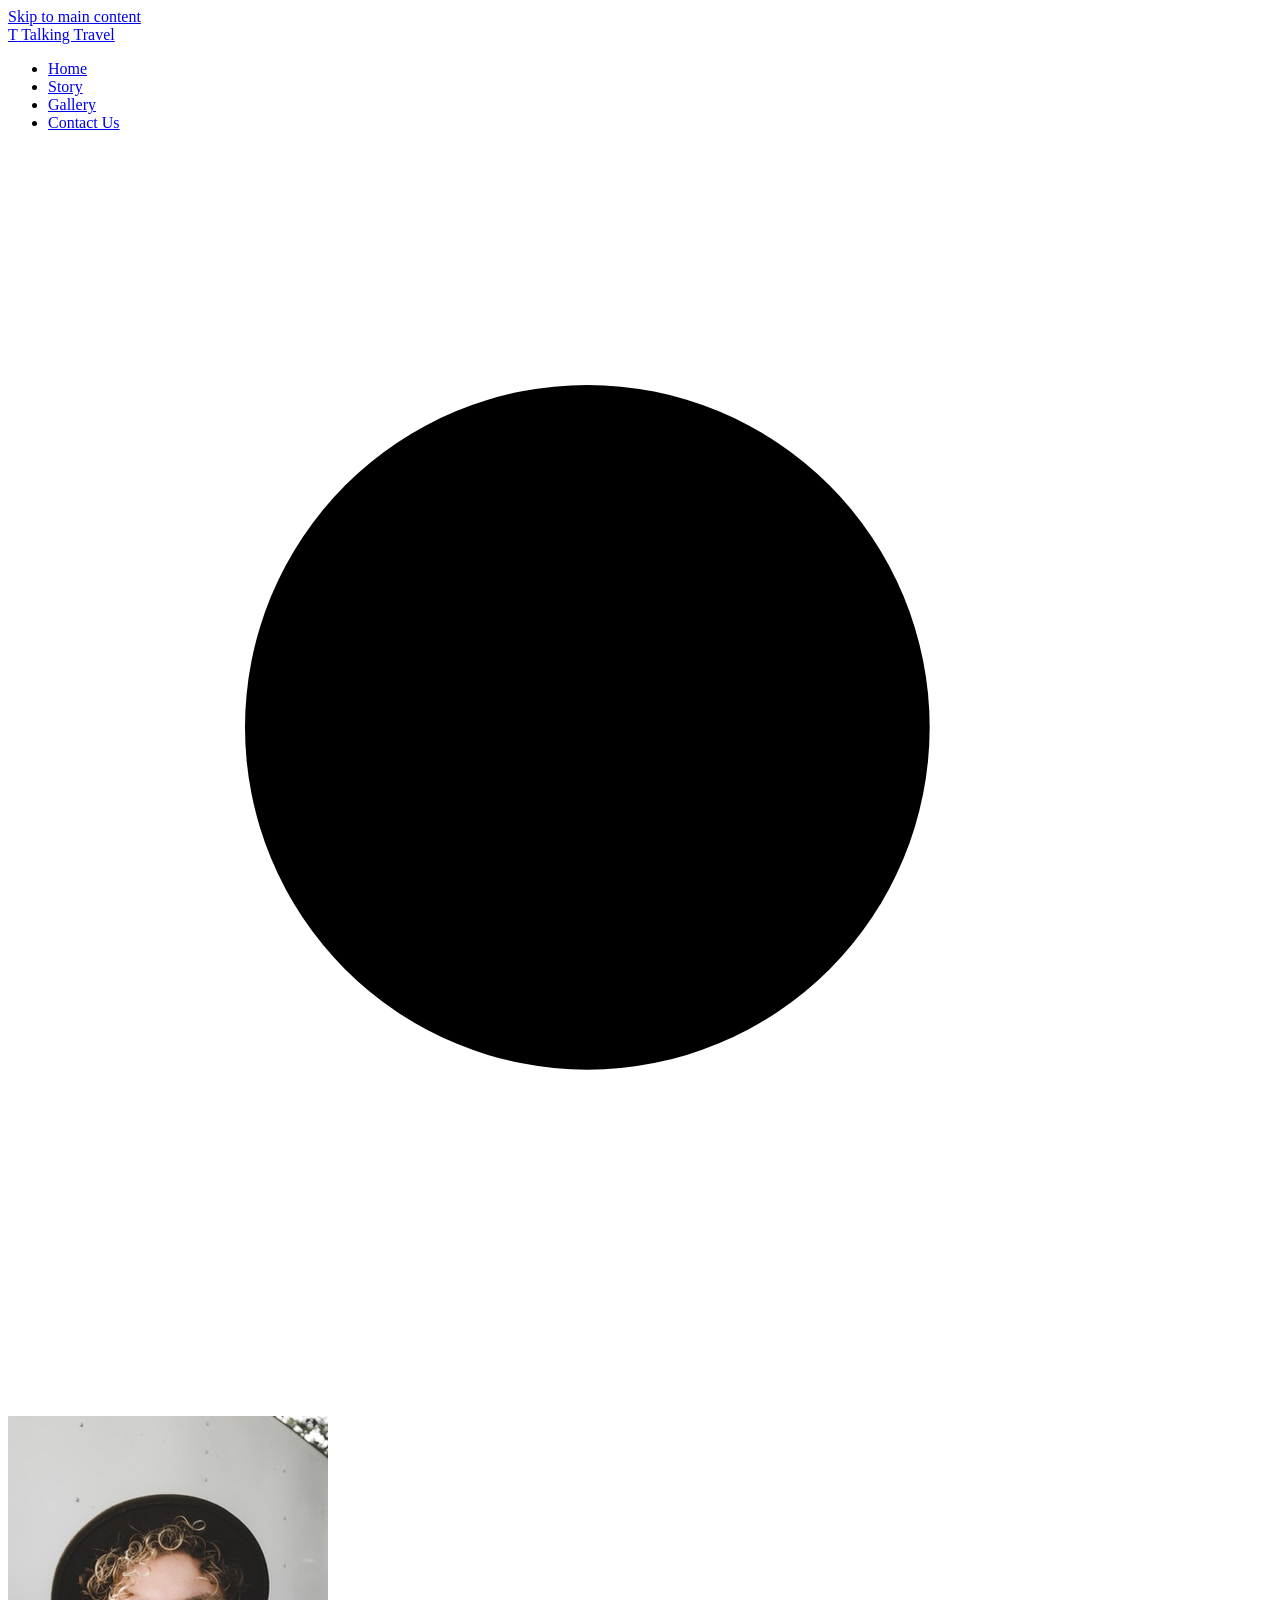
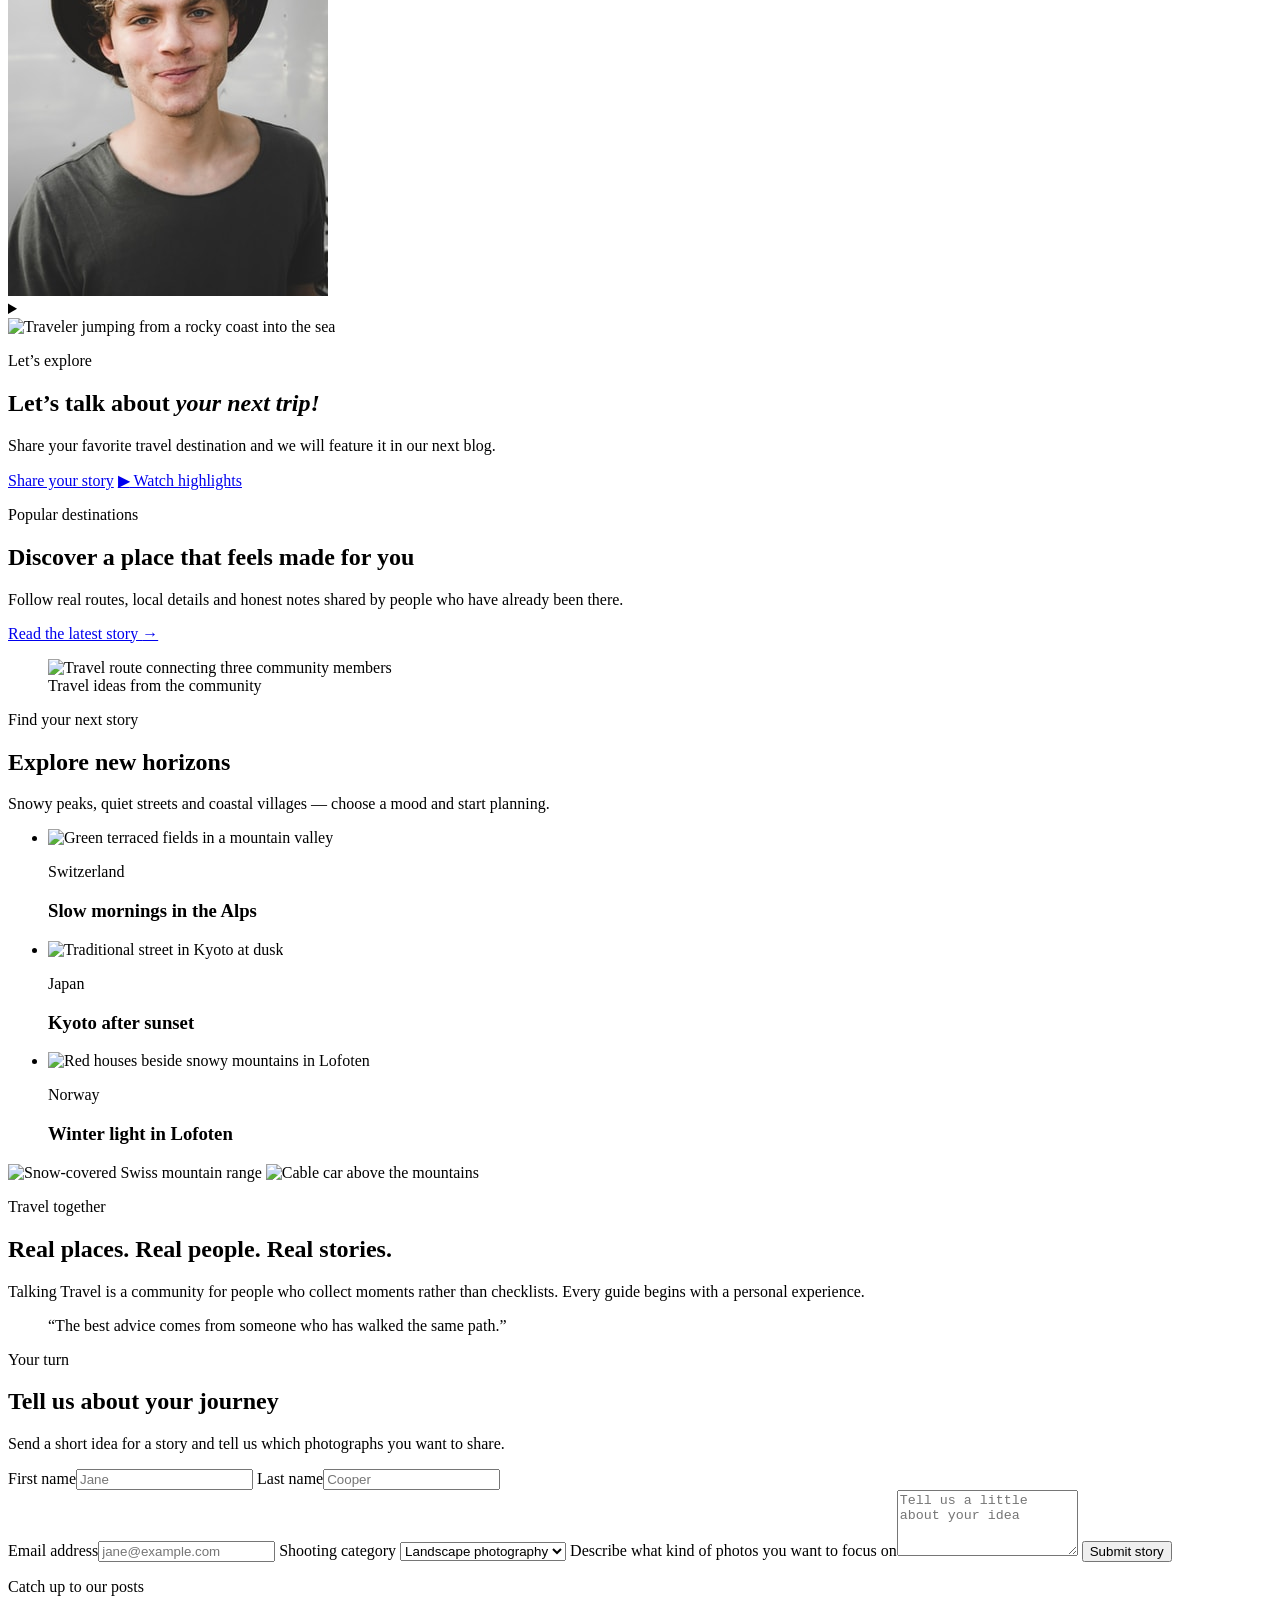
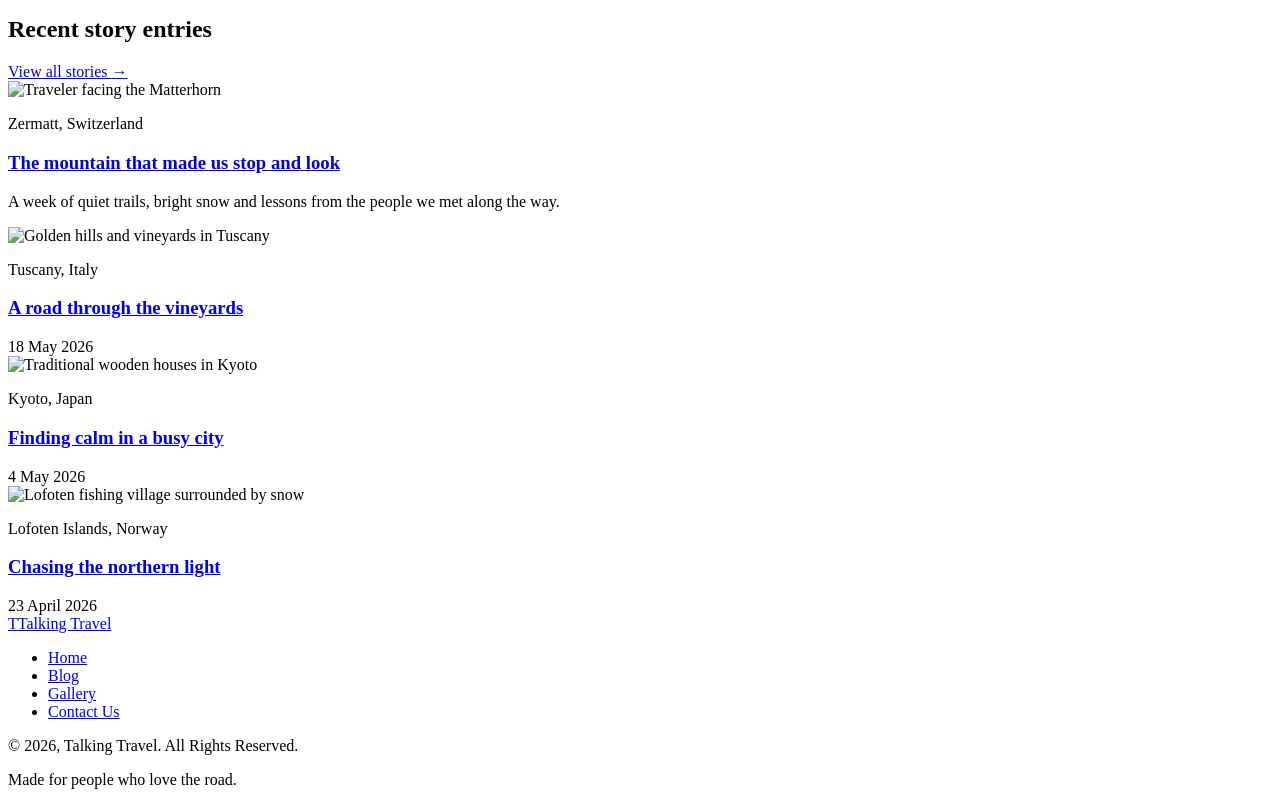
==== index.html @ 9587a3ee "feat: add semantic home page structure" ====
<!doctype html>
<html lang="en">
<head>
  <meta charset="utf-8">
  <meta name="viewport" content="width=device-width, initial-scale=1">
  <meta name="description" content="Talking Travel community stories, destinations and travel inspiration.">
  <title>Talking Travel — Community</title>
  <link rel="preconnect" href="https://fonts.googleapis.com">
  <link rel="preconnect" href="https://fonts.gstatic.com" crossorigin>
  <link href="https://fonts.googleapis.com/css2?family=Caveat:wght@600&family=Changa+One:ital@0;1&family=Inter:wght@400;500;600;700&display=swap" rel="stylesheet">
  <link rel="stylesheet" href="./css/style.css">
</head>
<body>
  <a class="skip-link" href="#main">Skip to main content</a>

  <header class="site-header">
    <div class="container site-header__inner">
      <a class="logo" href="./index.html" aria-label="Talking Travel home">
        <span class="logo__mark" aria-hidden="true">T</span>
        <span>Talking Travel</span>
      </a>

      <nav class="site-nav site-nav--desktop" aria-label="Main navigation">
        <ul class="site-nav__list">
          <li><a class="site-nav__link is-active" href="./index.html" aria-current="page">Home</a></li>
          <li><a class="site-nav__link" href="./blog.html">Story</a></li>
          <li><a class="site-nav__link" href="#gallery">Gallery</a></li>
          <li><a class="site-nav__link" href="#contact">Contact Us</a></li>
        </ul>
      </nav>

      <div class="site-header__actions" aria-label="Quick actions">
        <a class="icon-link" href="#search" aria-label="Search">
          <svg viewBox="0 0 24 24" aria-hidden="true"><circle cx="11" cy="11" r="6.5"></circle><path d="m16 16 4 4"></path></svg>
        </a>
        <a class="avatar-link" href="#profile" aria-label="Open profile"><img src="./img/author.jpg" alt="" width="320" height="480"></a>
      </div>

      <details class="mobile-menu">
        <summary aria-label="Open navigation"><span></span><span></span><span></span></summary>
        <nav aria-label="Mobile navigation">
          <ul>
            <li><a href="./index.html" aria-current="page">Home</a></li>
            <li><a href="./blog.html">Story</a></li>
            <li><a href="#gallery">Gallery</a></li>
            <li><a href="#contact">Contact Us</a></li>
          </ul>
        </nav>
      </details>
    </div>
  </header>

  <main id="main">
    <section class="hero" aria-labelledby="hero-title">
      <div class="container hero__layout">
        <div class="hero__media">
          <img src="./img/hero-coast.jpg" alt="Traveler jumping from a rocky coast into the sea" width="2880" height="1921">
        </div>
        <div class="hero__card">
          <p class="eyebrow">Let’s explore</p>
          <h1 id="hero-title">Let’s talk about <em>your next trip!</em></h1>
          <p>Share your favorite travel destination and we will feature it in our next blog.</p>
          <div class="hero__actions">
            <a class="button button--primary" href="#share-story">Share your story</a>
            <a class="play-link" href="#highlights"><span aria-hidden="true">▶</span> Watch highlights</a>
          </div>
        </div>
      </div>
    </section>

    <section class="featured section" aria-labelledby="featured-title">
      <div class="container split-layout">
        <div class="section-copy">
          <p class="eyebrow">Popular destinations</p>
          <h2 id="featured-title">Discover a place that feels made for you</h2>
          <p>Follow real routes, local details and honest notes shared by people who have already been there.</p>
          <a class="text-link" href="./blog.html">Read the latest story <span aria-hidden="true">→</span></a>
        </div>
        <figure class="map-card">
          <img src="./img/travel-map.png" alt="Travel route connecting three community members" width="1441" height="865">
          <figcaption>Travel ideas from the community</figcaption>
        </figure>
      </div>
    </section>

    <section class="destinations section section--tint" id="gallery" aria-labelledby="destinations-title">
      <div class="container">
        <div class="section-heading">
          <div>
            <p class="eyebrow">Find your next story</p>
            <h2 id="destinations-title">Explore new horizons</h2>
          </div>
          <p>Snowy peaks, quiet streets and coastal villages — choose a mood and start planning.</p>
        </div>
        <ul class="destination-grid">
          <li>
            <article class="destination-card destination-card--tall">
              <img src="./img/green-valley.jpg" alt="Green terraced fields in a mountain valley" width="522" height="782" loading="lazy">
              <div class="destination-card__body"><p>Switzerland</p><h3>Slow mornings in the Alps</h3></div>
            </article>
          </li>
          <li>
            <article class="destination-card">
              <img src="./img/kyoto.jpg" alt="Traditional street in Kyoto at dusk" width="480" height="320" loading="lazy">
              <div class="destination-card__body"><p>Japan</p><h3>Kyoto after sunset</h3></div>
            </article>
          </li>
          <li>
            <article class="destination-card">
              <img src="./img/lofoten.jpg" alt="Red houses beside snowy mountains in Lofoten" width="480" height="320" loading="lazy">
              <div class="destination-card__body"><p>Norway</p><h3>Winter light in Lofoten</h3></div>
            </article>
          </li>
        </ul>
      </div>
    </section>

    <section class="community section" id="highlights" aria-labelledby="community-title">
      <div class="container community__layout">
        <div class="community__collage" aria-label="Travel photographs">
          <img class="community__photo community__photo--main" src="./img/swiss-peaks.jpg" alt="Snow-covered Swiss mountain range" width="954" height="636" loading="lazy">
          <img class="community__photo community__photo--small" src="./img/cable-car.jpg" alt="Cable car above the mountains" width="693" height="462" loading="lazy">
        </div>
        <div class="section-copy">
          <p class="eyebrow">Travel together</p>
          <h2 id="community-title">Real places. Real people. Real stories.</h2>
          <p>Talking Travel is a community for people who collect moments rather than checklists. Every guide begins with a personal experience.</p>
          <blockquote>“The best advice comes from someone who has walked the same path.”</blockquote>
        </div>
      </div>
    </section>

    <section class="story-form section section--tint" id="share-story" aria-labelledby="story-form-title">
      <div class="container story-form__layout">
        <div class="section-copy">
          <p class="eyebrow">Your turn</p>
          <h2 id="story-form-title">Tell us about your journey</h2>
          <p>Send a short idea for a story and tell us which photographs you want to share.</p>
        </div>
        <form class="story-form__card" action="#submitted">
          <div class="field-row">
            <label>First name<input type="text" name="first-name" autocomplete="given-name" placeholder="Jane"></label>
            <label>Last name<input type="text" name="last-name" autocomplete="family-name" placeholder="Cooper"></label>
          </div>
          <label>Email address<input type="email" name="email" autocomplete="email" placeholder="jane@example.com"></label>
          <label>Shooting category
            <select name="category">
              <option>Landscape photography</option>
              <option>City and architecture</option>
              <option>People and culture</option>
            </select>
          </label>
          <label>Describe what kind of photos you want to focus on<textarea name="message" rows="4" placeholder="Tell us a little about your idea"></textarea></label>
          <button class="button button--primary" type="submit">Submit story</button>
        </form>
      </div>
    </section>

    <section class="recent-stories section" aria-labelledby="recent-title">
      <div class="container">
        <div class="section-heading">
          <div>
            <p class="eyebrow">Catch up to our posts</p>
            <h2 id="recent-title">Recent story entries</h2>
          </div>
          <a class="text-link" href="./blog.html">View all stories <span aria-hidden="true">→</span></a>
        </div>
        <div class="story-grid">
          <article class="story-card story-card--featured">
            <img src="./img/matterhorn.jpg" alt="Traveler facing the Matterhorn" width="920" height="613" loading="lazy">
            <div class="story-card__body">
              <p class="story-card__meta">Zermatt, Switzerland</p>
              <h3><a href="./blog.html">The mountain that made us stop and look</a></h3>
              <p>A week of quiet trails, bright snow and lessons from the people we met along the way.</p>
            </div>
          </article>
          <div class="story-list">
            <article class="story-card story-card--compact">
              <img src="./img/tuscany.jpg" alt="Golden hills and vineyards in Tuscany" width="320" height="480" loading="lazy">
              <div class="story-card__body"><p class="story-card__meta">Tuscany, Italy</p><h3><a href="./blog.html">A road through the vineyards</a></h3><time datetime="2026-05-18">18 May 2026</time></div>
            </article>
            <article class="story-card story-card--compact">
              <img src="./img/kyoto.jpg" alt="Traditional wooden houses in Kyoto" width="480" height="320" loading="lazy">
              <div class="story-card__body"><p class="story-card__meta">Kyoto, Japan</p><h3><a href="./blog.html">Finding calm in a busy city</a></h3><time datetime="2026-05-04">4 May 2026</time></div>
            </article>
            <article class="story-card story-card--compact">
              <img src="./img/lofoten.jpg" alt="Lofoten fishing village surrounded by snow" width="480" height="320" loading="lazy">
              <div class="story-card__body"><p class="story-card__meta">Lofoten Islands, Norway</p><h3><a href="./blog.html">Chasing the northern light</a></h3><time datetime="2026-04-23">23 April 2026</time></div>
            </article>
          </div>
        </div>
      </div>
    </section>
  </main>

  <footer class="site-footer" id="contact">
    <div class="container site-footer__top">
      <a class="logo logo--light" href="./index.html"><span class="logo__mark" aria-hidden="true">T</span><span>Talking Travel</span></a>
      <nav aria-label="Footer navigation">
        <ul class="site-footer__links">
          <li><a href="./index.html">Home</a></li>
          <li><a href="./blog.html">Blog</a></li>
          <li><a href="#gallery">Gallery</a></li>
          <li><a href="mailto:hello@talkingtravel.example">Contact Us</a></li>
        </ul>
      </nav>
    </div>
    <div class="container site-footer__bottom"><p>© 2026, Talking Travel. All Rights Reserved.</p><p>Made for people who love the road.</p></div>
  </footer>
</body>
</html>
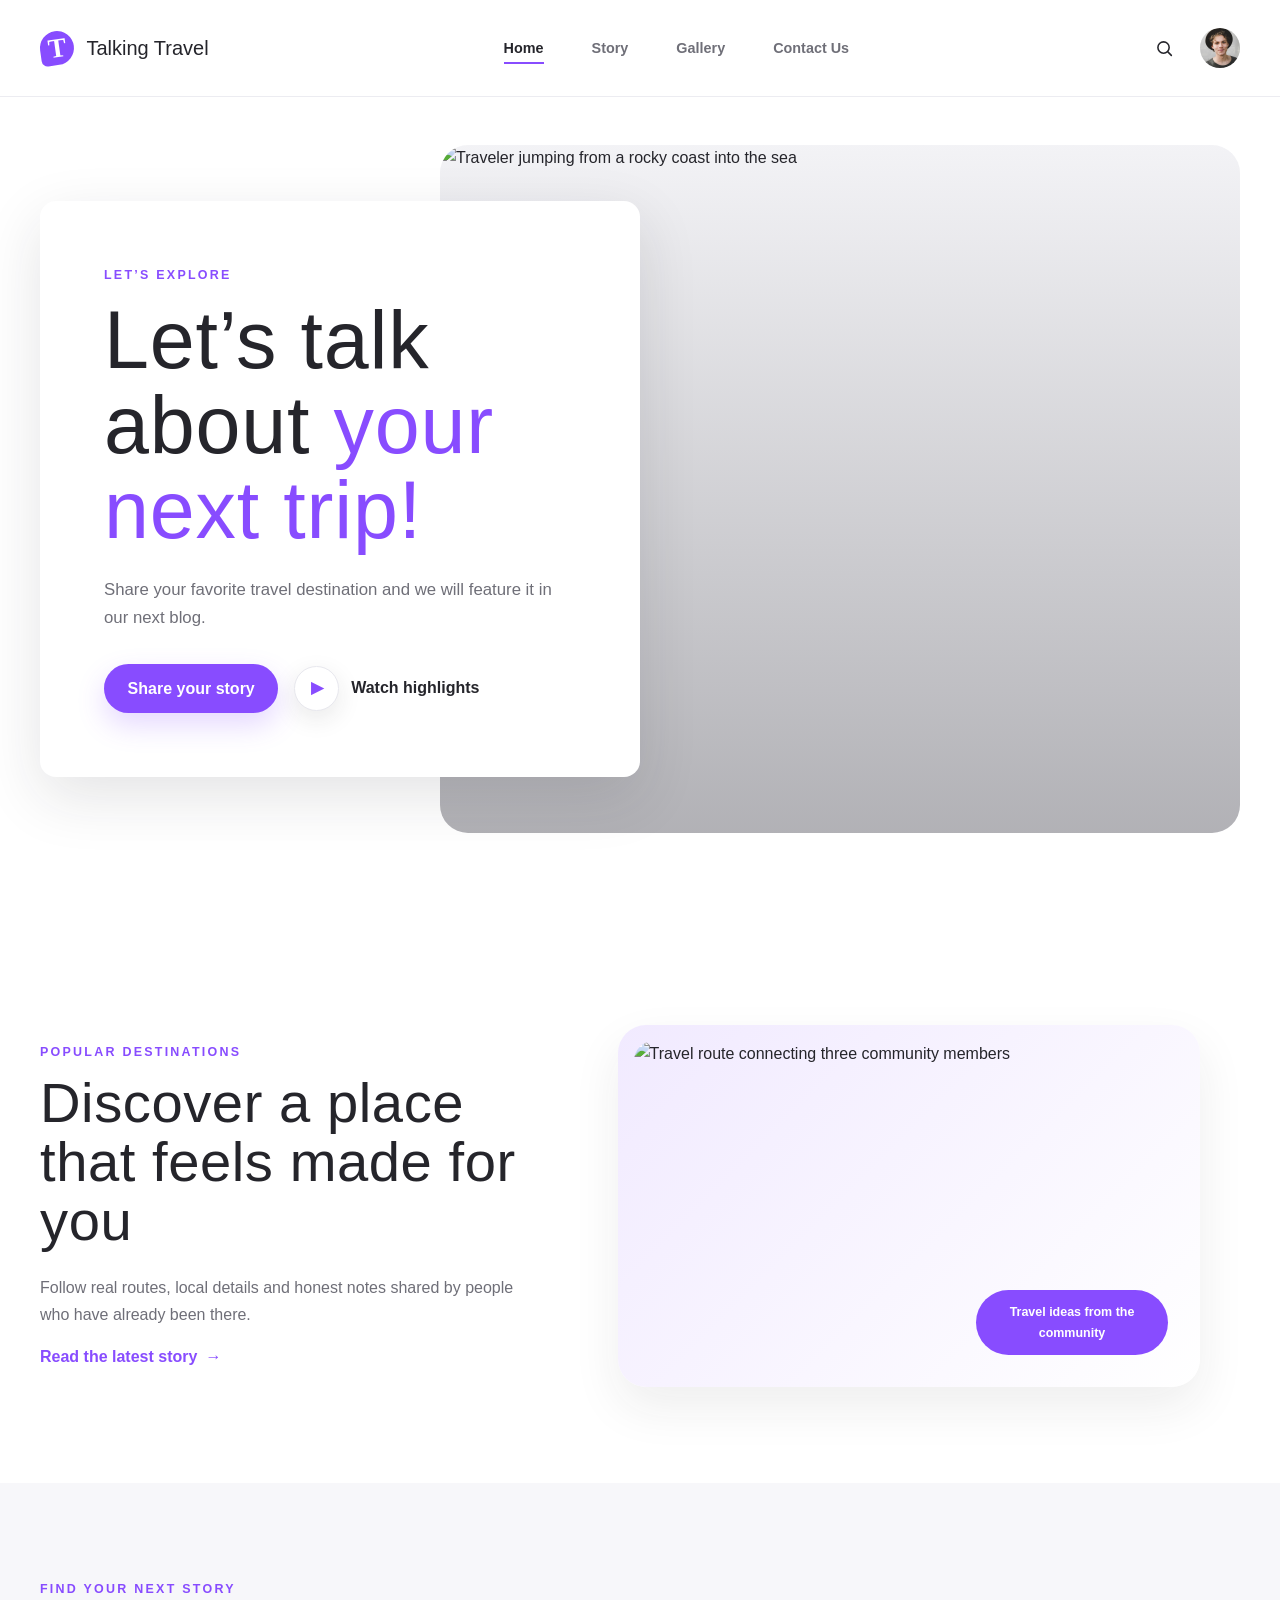
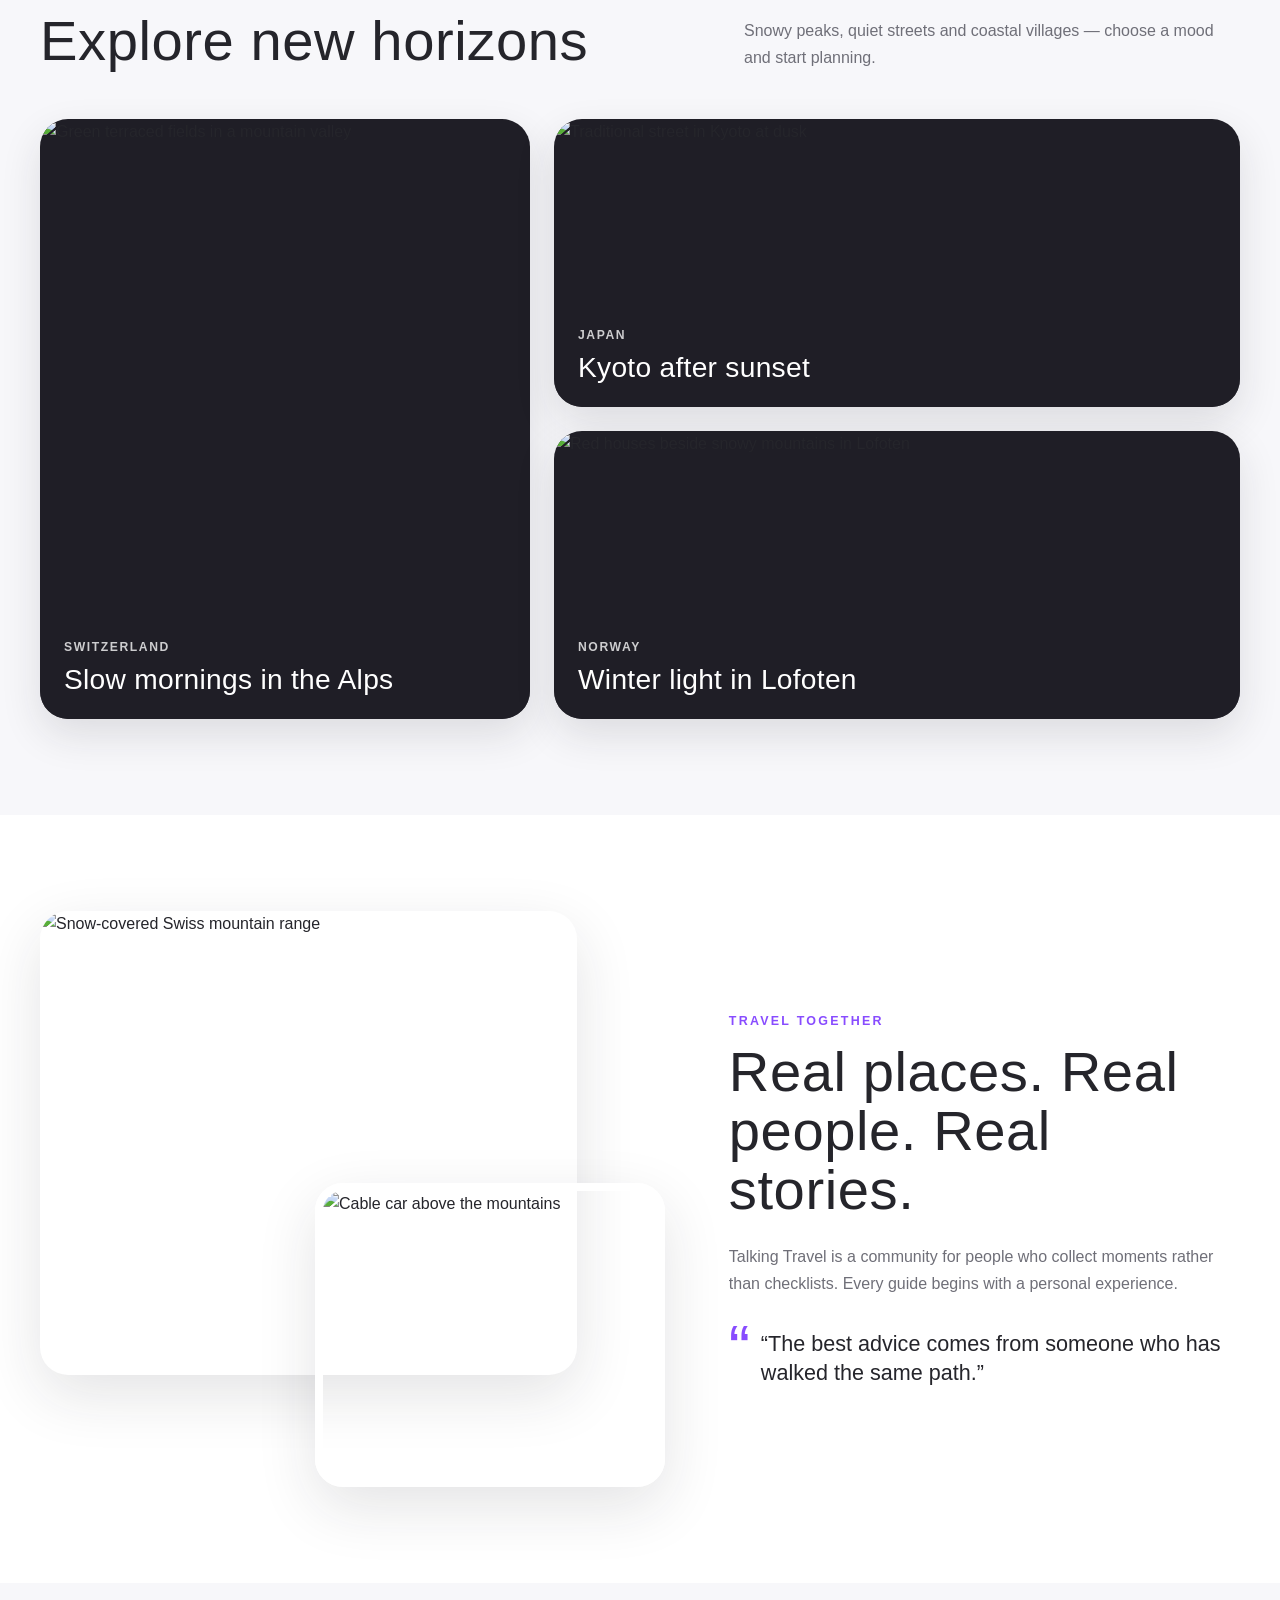
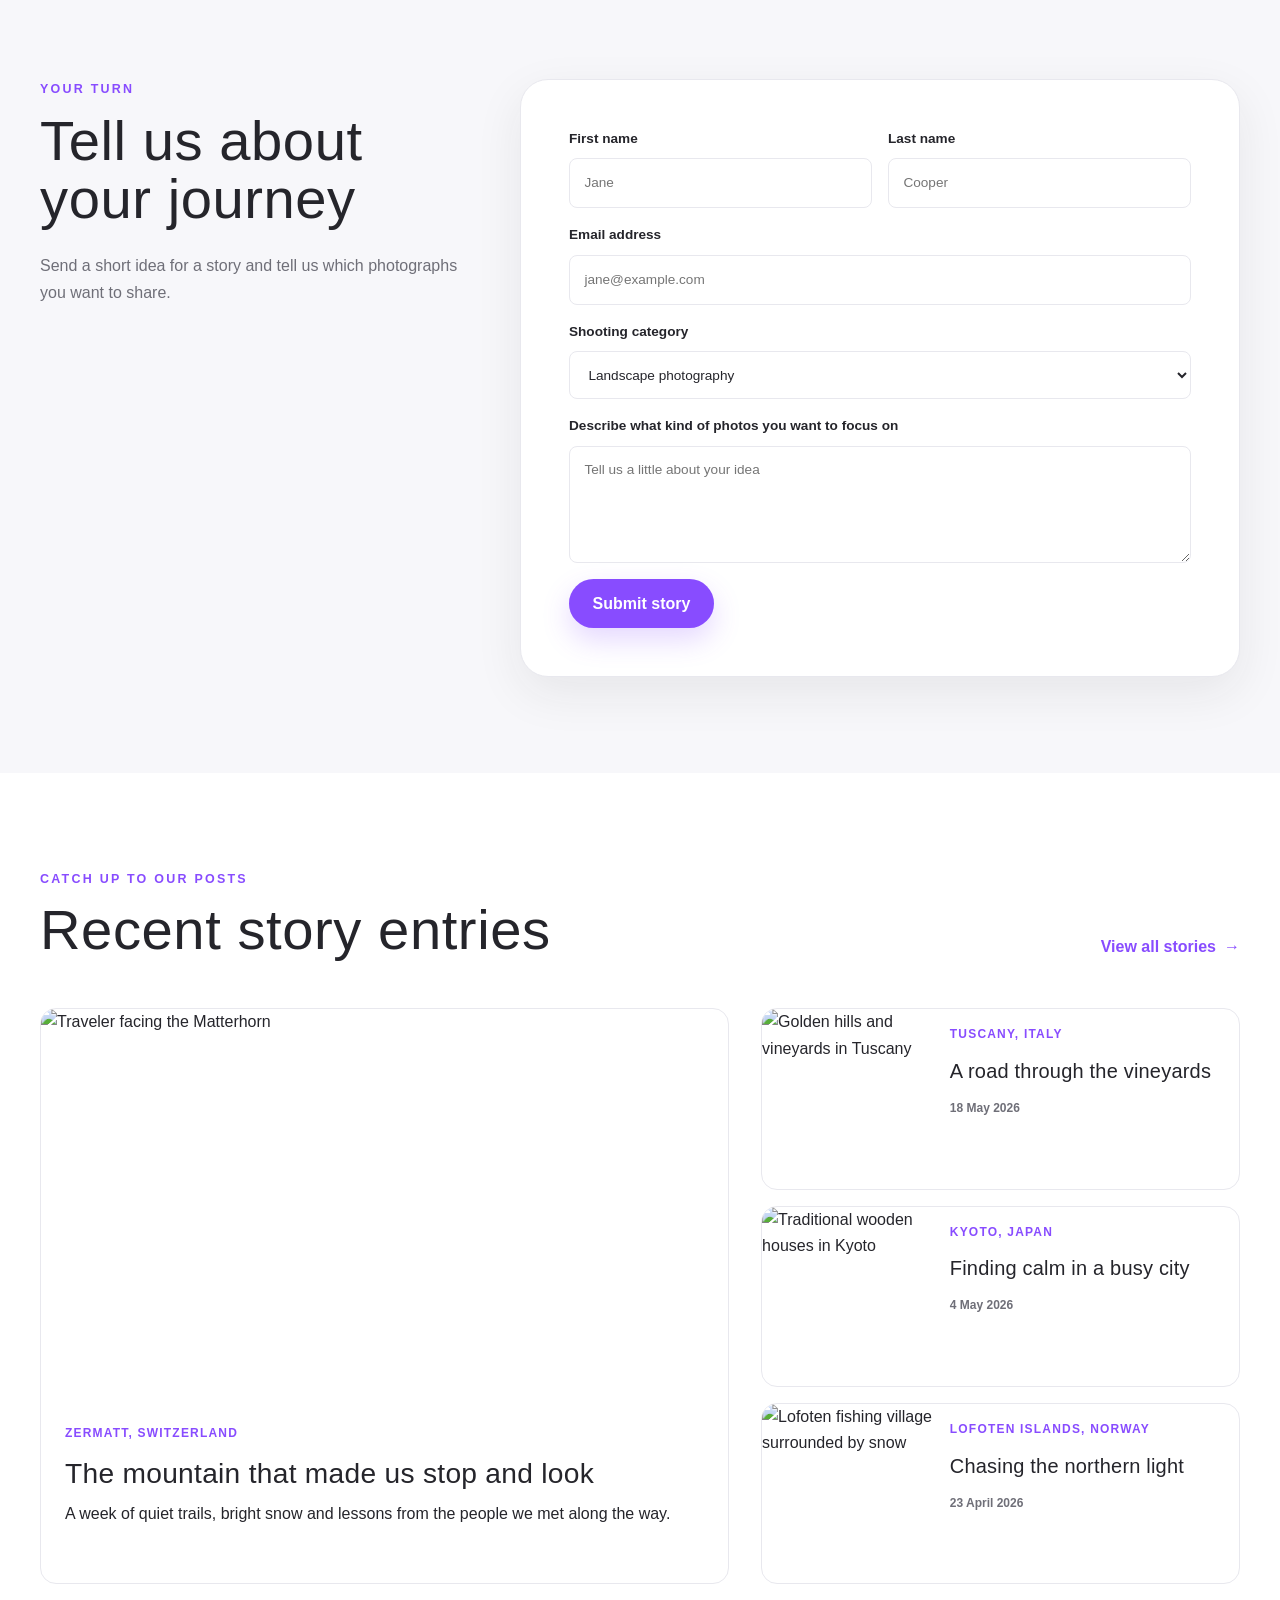
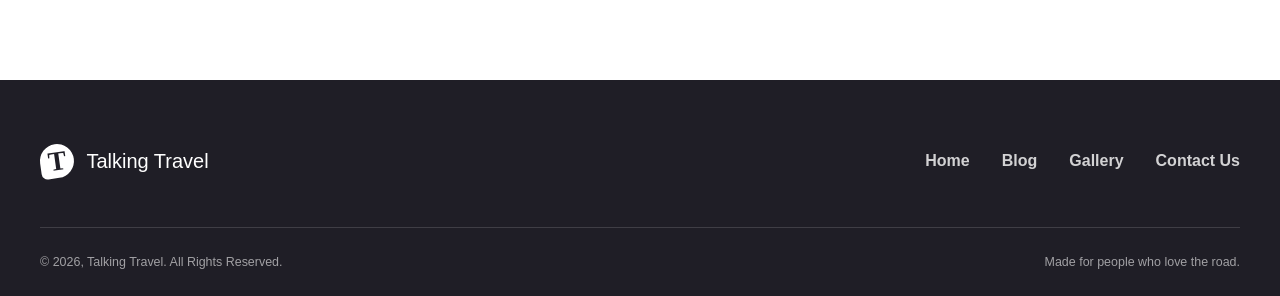
==== commit 618ad5b8: "fix: resolve validation and mobile media details" ====
--- a/index.html
+++ b/index.html
@@ -29,12 +29,12 @@
         </ul>
       </nav>
 
-      <div class="site-header__actions" aria-label="Quick actions">
+      <nav class="site-header__actions" aria-label="Quick actions">
         <a class="icon-link" href="#search" aria-label="Search">
-          <svg viewBox="0 0 24 24" aria-hidden="true"><circle cx="11" cy="11" r="6.5"></circle><path d="m16 16 4 4"></path></svg>
+          <svg viewBox="0 0 24 24" fill="none" stroke="currentColor" stroke-linecap="round" stroke-width="1.8" aria-hidden="true"><circle cx="11" cy="11" r="6.5"></circle><path d="m16 16 4 4"></path></svg>
         </a>
         <a class="avatar-link" href="#profile" aria-label="Open profile"><img src="./img/author.jpg" alt="" width="320" height="480"></a>
-      </div>
+      </nav>
 
       <details class="mobile-menu">
         <summary aria-label="Open navigation"><span></span><span></span><span></span></summary>
@@ -117,7 +117,7 @@
 
     <section class="community section" id="highlights" aria-labelledby="community-title">
       <div class="container community__layout">
-        <div class="community__collage" aria-label="Travel photographs">
+        <div class="community__collage">
           <img class="community__photo community__photo--main" src="./img/swiss-peaks.jpg" alt="Snow-covered Swiss mountain range" width="954" height="636" loading="lazy">
           <img class="community__photo community__photo--small" src="./img/cable-car.jpg" alt="Cable car above the mountains" width="693" height="462" loading="lazy">
         </div>
--- a/css/style.css
+++ b/css/style.css
@@ -0,0 +1,1207 @@
+:root {
+  --color-text: #25252b;
+  --color-muted: #6f6f78;
+  --color-accent: #884cff;
+  --color-accent-dark: #6f35e8;
+  --color-accent-soft: #f1eaff;
+  --color-surface: #fff;
+  --color-page: #f7f7fa;
+  --color-line: #e8e8ee;
+  --color-dark: #1f1e26;
+  --font-body: "Inter", Arial, sans-serif;
+  --font-display: "Changa One", "Arial Black", sans-serif;
+  --font-script: "Caveat", cursive;
+  --space-1: 0.25rem;
+  --space-2: 0.5rem;
+  --space-3: 0.75rem;
+  --space-4: 1rem;
+  --space-5: 1.5rem;
+  --space-6: 2rem;
+  --space-7: 3rem;
+  --space-8: 4rem;
+  --space-9: 6rem;
+  --radius-s: 0.5rem;
+  --radius-m: 1rem;
+  --radius-l: 1.75rem;
+  --container: 75rem;
+  --reading-width: 45rem;
+  --shadow-soft: 0 1.25rem 3.75rem rgb(37 37 43 / 0.12);
+}
+
+*,
+*::before,
+*::after {
+  box-sizing: border-box;
+}
+
+html {
+  scroll-behavior: smooth;
+}
+
+body {
+  margin: 0;
+  overflow-x: hidden;
+  color: var(--color-text);
+  background: var(--color-surface);
+  font-family: var(--font-body);
+  font-size: 1rem;
+  line-height: 1.65;
+}
+
+img {
+  display: block;
+  max-width: 100%;
+  height: auto;
+}
+
+svg {
+  display: block;
+}
+
+a {
+  color: inherit;
+  text-decoration-thickness: 0.08em;
+  text-underline-offset: 0.18em;
+}
+
+button,
+input,
+select,
+textarea {
+  font: inherit;
+}
+
+button,
+select {
+  cursor: pointer;
+}
+
+h1,
+h2,
+h3,
+p,
+figure,
+blockquote {
+  margin-top: 0;
+}
+
+h1,
+h2,
+h3 {
+  font-family: var(--font-display);
+  font-weight: 400;
+  line-height: 1.05;
+  letter-spacing: 0.01em;
+}
+
+h1 {
+  margin-bottom: var(--space-5);
+  font-size: clamp(2.75rem, 1.85rem + 4vw, 5.5rem);
+}
+
+h2 {
+  margin-bottom: var(--space-5);
+  font-size: clamp(2.25rem, 1.75rem + 2.2vw, 3.75rem);
+}
+
+h3 {
+  margin-bottom: var(--space-3);
+  font-size: clamp(1.35rem, 1.2rem + 0.7vw, 1.9rem);
+}
+
+p {
+  margin-bottom: var(--space-4);
+}
+
+ul {
+  margin: 0;
+  padding: 0;
+  list-style: none;
+}
+
+:focus-visible {
+  outline: 3px solid var(--color-accent);
+  outline-offset: 4px;
+}
+
+.skip-link {
+  position: fixed;
+  top: var(--space-4);
+  left: var(--space-4);
+  z-index: 100;
+  padding: var(--space-3) var(--space-4);
+  transform: translateY(-180%);
+  border-radius: var(--radius-s);
+  color: #fff;
+  background: var(--color-dark);
+}
+
+.skip-link:focus {
+  transform: translateY(0);
+}
+
+.container {
+  width: min(calc(100% - 2rem), var(--container));
+  margin-inline: auto;
+}
+
+.section {
+  padding-block: var(--space-8);
+}
+
+.section--tint {
+  background: var(--color-page);
+}
+
+.eyebrow {
+  margin-bottom: var(--space-3);
+  color: var(--color-accent);
+  font-size: 0.78rem;
+  font-weight: 700;
+  letter-spacing: 0.18em;
+  text-transform: uppercase;
+}
+
+.section-copy {
+  max-width: 34rem;
+}
+
+.section-copy > p:not(.eyebrow) {
+  color: var(--color-muted);
+}
+
+.button {
+  display: inline-flex;
+  min-height: 2.9rem;
+  align-items: center;
+  justify-content: center;
+  padding: 0.8rem 1.35rem;
+  border: 2px solid transparent;
+  border-radius: 999px;
+  font-weight: 700;
+  line-height: 1.2;
+  text-align: center;
+  text-decoration: none;
+  transition: transform 180ms ease, background-color 180ms ease, box-shadow 180ms ease;
+}
+
+.button--primary {
+  color: #fff;
+  background: var(--color-accent);
+  box-shadow: 0 0.75rem 1.75rem rgb(136 76 255 / 0.22);
+}
+
+.button--primary:hover {
+  transform: translateY(-2px);
+  background: var(--color-accent-dark);
+  box-shadow: 0 1rem 2rem rgb(136 76 255 / 0.3);
+}
+
+.button--primary:active {
+  transform: translateY(0);
+}
+
+.button:disabled,
+.button[aria-disabled="true"] {
+  cursor: not-allowed;
+  opacity: 0.5;
+  transform: none;
+  box-shadow: none;
+}
+
+.text-link {
+  display: inline-flex;
+  gap: var(--space-2);
+  align-items: center;
+  color: var(--color-accent);
+  font-weight: 700;
+  text-decoration: none;
+}
+
+.text-link span {
+  transition: transform 180ms ease;
+}
+
+.text-link:hover span {
+  transform: translateX(0.3rem);
+}
+
+.site-header {
+  position: relative;
+  z-index: 20;
+  border-bottom: 1px solid rgb(232 232 238 / 0.8);
+  background: rgb(255 255 255 / 0.94);
+}
+
+.site-header__inner {
+  display: flex;
+  min-height: 5.25rem;
+  align-items: center;
+  justify-content: space-between;
+  gap: var(--space-4);
+}
+
+.logo {
+  display: inline-flex;
+  align-items: center;
+  gap: var(--space-3);
+  font-family: var(--font-display);
+  font-size: 1.25rem;
+  line-height: 1;
+  text-decoration: none;
+}
+
+.logo__mark {
+  display: grid;
+  width: 2.15rem;
+  aspect-ratio: 1;
+  place-items: center;
+  border-radius: 50% 50% 50% 18%;
+  color: #fff;
+  background: var(--color-accent);
+  font-family: var(--font-script);
+  font-size: 1.7rem;
+  font-weight: 600;
+  transform: rotate(-8deg);
+}
+
+.site-nav--desktop,
+.site-header__actions {
+  display: none;
+}
+
+.site-nav__list {
+  display: flex;
+  align-items: center;
+  gap: var(--space-6);
+}
+
+.site-nav__link {
+  position: relative;
+  padding-block: var(--space-2);
+  color: var(--color-muted);
+  font-size: 0.9rem;
+  font-weight: 600;
+  text-decoration: none;
+}
+
+.site-nav__link::after {
+  position: absolute;
+  right: 0;
+  bottom: 0;
+  left: 0;
+  height: 2px;
+  transform: scaleX(0);
+  background: var(--color-accent);
+  content: "";
+  transition: transform 180ms ease;
+}
+
+.site-nav__link:hover,
+.site-nav__link.is-active {
+  color: var(--color-text);
+}
+
+.site-nav__link:hover::after,
+.site-nav__link.is-active::after {
+  transform: scaleX(1);
+}
+
+.site-header__actions {
+  align-items: center;
+  gap: var(--space-4);
+}
+
+.icon-link {
+  display: grid;
+  width: 2.5rem;
+  aspect-ratio: 1;
+  place-items: center;
+  border-radius: 50%;
+}
+
+.icon-link:hover {
+  background: var(--color-accent-soft);
+}
+
+.icon-link svg {
+  width: 1.3rem;
+}
+
+.avatar-link {
+  width: 2.5rem;
+  aspect-ratio: 1;
+  overflow: hidden;
+  border-radius: 50%;
+}
+
+.avatar-link img {
+  width: 100%;
+  height: 100%;
+  object-fit: cover;
+}
+
+.mobile-menu {
+  position: relative;
+}
+
+.mobile-menu summary {
+  display: grid;
+  width: 2.8rem;
+  min-height: 2.8rem;
+  align-content: center;
+  gap: 0.3rem;
+  padding: 0.7rem;
+  border-radius: 50%;
+  background: var(--color-accent-soft);
+  list-style: none;
+}
+
+.mobile-menu summary::-webkit-details-marker {
+  display: none;
+}
+
+.mobile-menu summary span {
+  width: 100%;
+  height: 2px;
+  border-radius: 1px;
+  background: var(--color-text);
+}
+
+.mobile-menu nav {
+  position: absolute;
+  top: calc(100% + var(--space-3));
+  right: 0;
+  width: min(18rem, calc(100vw - 2rem));
+  padding: var(--space-3);
+  border: 1px solid var(--color-line);
+  border-radius: var(--radius-m);
+  background: #fff;
+  box-shadow: var(--shadow-soft);
+}
+
+.mobile-menu a {
+  display: block;
+  min-height: 2.75rem;
+  padding: 0.65rem 0.8rem;
+  border-radius: var(--radius-s);
+  font-weight: 600;
+  text-decoration: none;
+}
+
+.mobile-menu a:hover,
+.mobile-menu a[aria-current="page"] {
+  color: var(--color-accent-dark);
+  background: var(--color-accent-soft);
+}
+
+.hero {
+  padding: var(--space-5) 0 var(--space-8);
+  overflow: hidden;
+}
+
+.hero__layout {
+  position: relative;
+}
+
+.hero__media {
+  position: relative;
+  min-height: 29rem;
+  overflow: hidden;
+  border-radius: var(--radius-l);
+  background: var(--color-page);
+}
+
+.hero__media::after {
+  position: absolute;
+  inset: 0;
+  background: linear-gradient(180deg, rgb(31 30 38 / 0.02), rgb(31 30 38 / 0.32));
+  content: "";
+}
+
+.hero__media img {
+  width: 100%;
+  height: 29rem;
+  object-fit: cover;
+  object-position: 53% center;
+}
+
+.hero__card {
+  position: relative;
+  z-index: 2;
+  width: calc(100% - 1.5rem);
+  margin: -5.5rem auto 0;
+  padding: var(--space-6) var(--space-5);
+  border-radius: var(--radius-m);
+  background: var(--color-surface);
+  box-shadow: var(--shadow-soft);
+}
+
+.hero__card h1 em {
+  color: var(--color-accent);
+  font-style: normal;
+}
+
+.hero__card > p:not(.eyebrow) {
+  max-width: 35rem;
+  color: var(--color-muted);
+  font-size: 1.05rem;
+}
+
+.hero__actions {
+  display: flex;
+  flex-wrap: wrap;
+  gap: var(--space-4);
+  align-items: center;
+  margin-top: var(--space-6);
+}
+
+.play-link {
+  display: inline-flex;
+  min-height: 2.9rem;
+  align-items: center;
+  gap: var(--space-3);
+  font-weight: 700;
+  text-decoration: none;
+}
+
+.play-link span {
+  display: grid;
+  width: 2.8rem;
+  aspect-ratio: 1;
+  place-items: center;
+  border: 1px solid var(--color-line);
+  border-radius: 50%;
+  color: var(--color-accent);
+  background: #fff;
+  box-shadow: 0 0.5rem 1.5rem rgb(37 37 43 / 0.1);
+}
+
+.split-layout {
+  display: grid;
+  gap: var(--space-7);
+  align-items: center;
+}
+
+.map-card {
+  position: relative;
+  margin-bottom: 0;
+  padding: var(--space-4);
+  border-radius: var(--radius-l);
+  background: linear-gradient(135deg, var(--color-accent-soft), #fff);
+  box-shadow: 0 1.25rem 3rem rgb(37 37 43 / 0.08);
+}
+
+.map-card img {
+  width: 100%;
+  border-radius: calc(var(--radius-l) - 0.5rem);
+}
+
+.map-card figcaption {
+  position: absolute;
+  right: var(--space-6);
+  bottom: var(--space-6);
+  max-width: 12rem;
+  padding: var(--space-3) var(--space-4);
+  border-radius: 999px;
+  color: #fff;
+  background: var(--color-accent);
+  font-size: 0.78rem;
+  font-weight: 700;
+  text-align: center;
+}
+
+.section-heading {
+  display: flex;
+  flex-direction: column;
+  gap: var(--space-3);
+  margin-bottom: var(--space-7);
+}
+
+.section-heading h2 {
+  margin-bottom: 0;
+}
+
+.section-heading > p {
+  max-width: 31rem;
+  margin-bottom: 0;
+  color: var(--color-muted);
+}
+
+.destination-grid {
+  display: grid;
+  gap: var(--space-5);
+}
+
+.destination-card {
+  position: relative;
+  min-height: 22rem;
+  overflow: hidden;
+  border-radius: var(--radius-l);
+  background: var(--color-dark);
+  box-shadow: 0 1rem 2.5rem rgb(37 37 43 / 0.12);
+  isolation: isolate;
+}
+
+.destination-card::after {
+  position: absolute;
+  inset: 0;
+  z-index: -1;
+  background: linear-gradient(180deg, transparent 38%, rgb(31 30 38 / 0.84));
+  content: "";
+}
+
+.destination-card img {
+  position: absolute;
+  inset: 0;
+  z-index: -2;
+  width: 100%;
+  height: 100%;
+  object-fit: cover;
+  transition: transform 400ms ease;
+}
+
+.destination-card:hover img {
+  transform: scale(1.035);
+}
+
+.destination-card__body {
+  position: absolute;
+  right: var(--space-5);
+  bottom: var(--space-5);
+  left: var(--space-5);
+  color: #fff;
+}
+
+.destination-card__body p {
+  margin-bottom: var(--space-2);
+  color: rgb(255 255 255 / 0.78);
+  font-size: 0.76rem;
+  font-weight: 700;
+  letter-spacing: 0.13em;
+  text-transform: uppercase;
+}
+
+.destination-card__body h3 {
+  margin-bottom: 0;
+}
+
+.community__layout {
+  display: grid;
+  gap: var(--space-8);
+  align-items: center;
+}
+
+.community__collage {
+  position: relative;
+  min-height: 28rem;
+}
+
+.community__photo {
+  position: absolute;
+  object-fit: cover;
+  border-radius: var(--radius-l);
+  box-shadow: var(--shadow-soft);
+}
+
+.community__photo--main {
+  top: 0;
+  left: 0;
+  width: 86%;
+  height: 22rem;
+}
+
+.community__photo--small {
+  right: 0;
+  bottom: 0;
+  width: 56%;
+  height: 15rem;
+  border: 0.55rem solid #fff;
+}
+
+.community blockquote {
+  position: relative;
+  margin: var(--space-6) 0 0;
+  padding-left: var(--space-6);
+  color: var(--color-text);
+  font-family: var(--font-display);
+  font-size: 1.35rem;
+  line-height: 1.35;
+}
+
+.community blockquote::before {
+  position: absolute;
+  top: -0.75rem;
+  left: 0;
+  color: var(--color-accent);
+  content: "“";
+  font-family: var(--font-display);
+  font-size: 4rem;
+  line-height: 1;
+}
+
+.story-form__layout {
+  display: grid;
+  gap: var(--space-7);
+  align-items: start;
+}
+
+.story-form__card {
+  display: grid;
+  gap: var(--space-4);
+  padding: var(--space-5);
+  border: 1px solid var(--color-line);
+  border-radius: var(--radius-l);
+  background: #fff;
+  box-shadow: 0 1rem 3rem rgb(37 37 43 / 0.08);
+}
+
+.field-row {
+  display: grid;
+  gap: var(--space-4);
+}
+
+.story-form label {
+  display: grid;
+  gap: var(--space-2);
+  color: var(--color-text);
+  font-size: 0.85rem;
+  font-weight: 700;
+}
+
+.story-form input,
+.story-form select,
+.story-form textarea {
+  width: 100%;
+  min-height: 3rem;
+  padding: 0.8rem 0.9rem;
+  border: 1px solid var(--color-line);
+  border-radius: var(--radius-s);
+  color: var(--color-text);
+  background: #fff;
+  font-weight: 400;
+}
+
+.story-form textarea {
+  min-height: 7rem;
+  resize: vertical;
+}
+
+.story-form input:hover,
+.story-form select:hover,
+.story-form textarea:hover {
+  border-color: #c9b7ef;
+}
+
+.story-form__card .button {
+  justify-self: start;
+}
+
+.story-grid {
+  display: grid;
+  gap: var(--space-6);
+}
+
+.story-card {
+  overflow: hidden;
+  border: 1px solid var(--color-line);
+  border-radius: var(--radius-m);
+  background: #fff;
+  transition: transform 180ms ease, box-shadow 180ms ease;
+}
+
+.story-card:hover {
+  transform: translateY(-3px);
+  box-shadow: 0 1rem 2.5rem rgb(37 37 43 / 0.1);
+}
+
+.story-card > img {
+  width: 100%;
+  aspect-ratio: 16 / 10;
+  object-fit: cover;
+}
+
+.story-card__body {
+  padding: var(--space-5);
+}
+
+.story-card__body h3 a {
+  text-decoration: none;
+}
+
+.story-card__body h3 a:hover {
+  color: var(--color-accent-dark);
+}
+
+.story-card__meta,
+.story-card time {
+  color: var(--color-accent);
+  font-size: 0.75rem;
+  font-weight: 700;
+  letter-spacing: 0.1em;
+  text-transform: uppercase;
+}
+
+.story-list {
+  display: grid;
+  gap: var(--space-4);
+}
+
+.story-card--compact {
+  display: grid;
+  grid-template-columns: minmax(7rem, 36%) 1fr;
+}
+
+.story-card--compact > img {
+  height: 100%;
+  aspect-ratio: auto;
+}
+
+.story-card--compact .story-card__body {
+  padding: var(--space-4);
+}
+
+.story-card--compact h3 {
+  font-size: 1.25rem;
+}
+
+.story-card--compact time {
+  color: var(--color-muted);
+  letter-spacing: 0;
+  text-transform: none;
+}
+
+.site-footer {
+  padding-top: var(--space-8);
+  color: #fff;
+  background: var(--color-dark);
+}
+
+.logo--light .logo__mark {
+  color: var(--color-dark);
+  background: #fff;
+}
+
+.site-footer__top {
+  display: flex;
+  flex-direction: column;
+  gap: var(--space-6);
+  padding-bottom: var(--space-7);
+}
+
+.site-footer__links {
+  display: flex;
+  flex-wrap: wrap;
+  gap: var(--space-4) var(--space-6);
+}
+
+.site-footer__links a {
+  color: rgb(255 255 255 / 0.8);
+  font-weight: 600;
+  text-decoration: none;
+}
+
+.site-footer__links a:hover {
+  color: #fff;
+}
+
+.site-footer__bottom {
+  display: flex;
+  flex-direction: column;
+  gap: var(--space-2);
+  padding-block: var(--space-5);
+  border-top: 1px solid rgb(255 255 255 / 0.14);
+  color: rgb(255 255 255 / 0.58);
+  font-size: 0.78rem;
+}
+
+.site-footer__bottom p {
+  margin: 0;
+}
+
+.article {
+  padding-top: var(--space-8);
+}
+
+.article-header {
+  display: grid;
+  gap: var(--space-5);
+  margin-bottom: var(--space-7);
+}
+
+.article-header h1 {
+  margin-bottom: 0;
+}
+
+.author {
+  display: flex;
+  align-items: center;
+  gap: var(--space-3);
+}
+
+.author img {
+  width: 3.5rem;
+  height: 3.5rem;
+  object-fit: cover;
+  border-radius: 50%;
+}
+
+.author p {
+  display: grid;
+  margin: 0;
+  line-height: 1.4;
+}
+
+.author strong {
+  font-size: 0.9rem;
+}
+
+.author span {
+  color: var(--color-muted);
+  font-size: 0.75rem;
+}
+
+.article-hero {
+  position: relative;
+  margin-bottom: var(--space-8);
+  overflow: hidden;
+  border-radius: var(--radius-l);
+  isolation: isolate;
+}
+
+.article-hero::after {
+  position: absolute;
+  inset: 0;
+  z-index: 1;
+  background: linear-gradient(180deg, transparent 42%, rgb(31 30 38 / 0.54));
+  content: "";
+}
+
+.article-hero > img {
+  width: 100%;
+  min-height: 26rem;
+  max-height: 44rem;
+  object-fit: cover;
+}
+
+.article-hero figcaption {
+  position: absolute;
+  bottom: var(--space-5);
+  left: var(--space-5);
+  z-index: 2;
+  margin: 0;
+  color: #fff;
+  font-family: var(--font-script);
+  max-width: calc(100% - 5.5rem);
+  font-size: clamp(1.8rem, 1.25rem + 3vw, 4.8rem);
+  line-height: 1;
+}
+
+.article-hero__play {
+  position: absolute;
+  right: var(--space-5);
+  bottom: var(--space-5);
+  z-index: 2;
+  display: grid;
+  width: 4rem;
+  aspect-ratio: 1;
+  place-items: center;
+  border-radius: 50%;
+  color: #fff;
+  background: var(--color-accent);
+  text-decoration: none;
+  box-shadow: 0 0.75rem 2rem rgb(31 30 38 / 0.25);
+}
+
+.article-body {
+  max-width: calc(var(--reading-width) + 2rem);
+  padding-bottom: var(--space-9);
+}
+
+.article-body section {
+  margin-inline: auto;
+}
+
+.article-body section + section {
+  margin-top: var(--space-8);
+}
+
+.article-body p:not(.eyebrow) {
+  color: #55555f;
+}
+
+.article-body .article-lead {
+  color: var(--color-text);
+  font-size: 1.2rem;
+  line-height: 1.7;
+}
+
+.article-gallery {
+  display: grid;
+  gap: var(--space-4);
+  margin-block: var(--space-8);
+}
+
+.article-gallery img {
+  width: 100%;
+  height: 19rem;
+  object-fit: cover;
+  border-radius: var(--radius-m);
+}
+
+.article-quote {
+  position: relative;
+  margin: var(--space-8) 0;
+  padding: var(--space-7) var(--space-5) var(--space-6);
+  border-radius: var(--radius-l);
+  background: var(--color-accent-soft);
+}
+
+.article-quote::before {
+  position: absolute;
+  top: -1.25rem;
+  left: var(--space-5);
+  color: var(--color-accent);
+  content: "“";
+  font-family: var(--font-display);
+  font-size: 5rem;
+  line-height: 1;
+}
+
+.article-quote p {
+  margin: 0;
+  color: var(--color-text) !important;
+  font-family: var(--font-display);
+  font-size: clamp(1.5rem, 1.2rem + 1.4vw, 2.25rem);
+  line-height: 1.35;
+}
+
+.article-wide-image {
+  margin: var(--space-8) 0 0;
+}
+
+.article-wide-image img {
+  width: 100%;
+  max-height: 36rem;
+  object-fit: cover;
+  border-radius: var(--radius-l);
+}
+
+.article-wide-image figcaption {
+  margin-top: var(--space-3);
+  color: var(--color-muted);
+  font-size: 0.82rem;
+  text-align: center;
+}
+
+.related-grid {
+  display: grid;
+  gap: var(--space-5);
+}
+
+.related-grid .story-card {
+  height: 100%;
+}
+
+.related-grid .story-card__body {
+  min-height: 9.5rem;
+}
+
+@media (min-width: 48em) {
+  .container {
+    width: min(calc(100% - 4rem), var(--container));
+  }
+
+  .section {
+    padding-block: var(--space-9);
+  }
+
+  .site-nav--desktop {
+    display: block;
+  }
+
+  .site-header__actions {
+    display: flex;
+  }
+
+  .mobile-menu {
+    display: none;
+  }
+
+  .hero {
+    padding-block: var(--space-7) var(--space-9);
+  }
+
+  .hero__layout {
+    display: grid;
+    grid-template-columns: repeat(12, 1fr);
+    align-items: center;
+  }
+
+  .hero__media {
+    grid-column: 5 / -1;
+    grid-row: 1;
+    min-height: 38rem;
+  }
+
+  .hero__media img {
+    height: 38rem;
+  }
+
+  .hero__card {
+    grid-column: 1 / 7;
+    grid-row: 1;
+    width: auto;
+    margin: 0;
+    padding: var(--space-7);
+  }
+
+  .split-layout {
+    grid-template-columns: 0.85fr 1.15fr;
+  }
+
+  .section-heading {
+    flex-direction: row;
+    align-items: end;
+    justify-content: space-between;
+  }
+
+  .destination-grid {
+    grid-template-columns: 5fr 7fr;
+    grid-template-rows: repeat(2, 18rem);
+  }
+
+  .destination-grid li:first-child {
+    grid-row: 1 / 3;
+  }
+
+  .destination-card,
+  .destination-card--tall {
+    min-height: 100%;
+  }
+
+  .community__layout {
+    grid-template-columns: 1.1fr 0.9fr;
+  }
+
+  .story-form__layout {
+    grid-template-columns: 0.75fr 1.25fr;
+  }
+
+  .field-row {
+    grid-template-columns: repeat(2, 1fr);
+  }
+
+  .story-form__card {
+    padding: var(--space-6);
+  }
+
+  .story-grid {
+    grid-template-columns: 1.18fr 0.82fr;
+  }
+
+  .story-card--featured {
+    min-height: 36rem;
+  }
+
+  .story-card--featured > img {
+    height: 68%;
+    aspect-ratio: auto;
+  }
+
+  .site-footer__top,
+  .site-footer__bottom {
+    flex-direction: row;
+    align-items: center;
+    justify-content: space-between;
+  }
+
+  .article-header {
+    grid-template-columns: 1fr auto;
+    align-items: end;
+  }
+
+  .article-gallery {
+    grid-template-columns: 1.1fr 0.9fr;
+    grid-template-rows: repeat(2, 15rem);
+  }
+
+  .article-gallery img {
+    height: 100%;
+  }
+
+  .article-gallery__tall {
+    grid-row: 1 / 3;
+  }
+
+  .article-quote {
+    padding: var(--space-8) var(--space-7) var(--space-7);
+  }
+
+  .related-grid {
+    grid-template-columns: repeat(3, minmax(0, 1fr));
+  }
+}
+
+@media (min-width: 64em) {
+  .site-header__inner {
+    min-height: 6rem;
+  }
+
+  .site-nav__list {
+    gap: var(--space-7);
+  }
+
+  .hero__media,
+  .hero__media img {
+    min-height: 43rem;
+    height: 43rem;
+  }
+
+  .hero__card {
+    grid-column: 1 / 7;
+    padding: var(--space-8);
+  }
+
+  .community__collage {
+    min-height: 36rem;
+  }
+
+  .community__photo--main {
+    height: 29rem;
+  }
+
+  .community__photo--small {
+    height: 19rem;
+  }
+
+  .story-form__card {
+    padding: var(--space-7);
+  }
+
+  .article-header {
+    margin-top: var(--space-5);
+  }
+
+  .article-hero figcaption {
+    bottom: var(--space-7);
+    left: var(--space-7);
+  }
+
+  .article-hero__play {
+    right: var(--space-7);
+    bottom: var(--space-7);
+    width: 4.75rem;
+  }
+}
+
+@media (prefers-reduced-motion: reduce) {
+  *,
+  *::before,
+  *::after {
+    scroll-behavior: auto !important;
+    transition-duration: 0.01ms !important;
+    animation-duration: 0.01ms !important;
+    animation-iteration-count: 1 !important;
+  }
+}
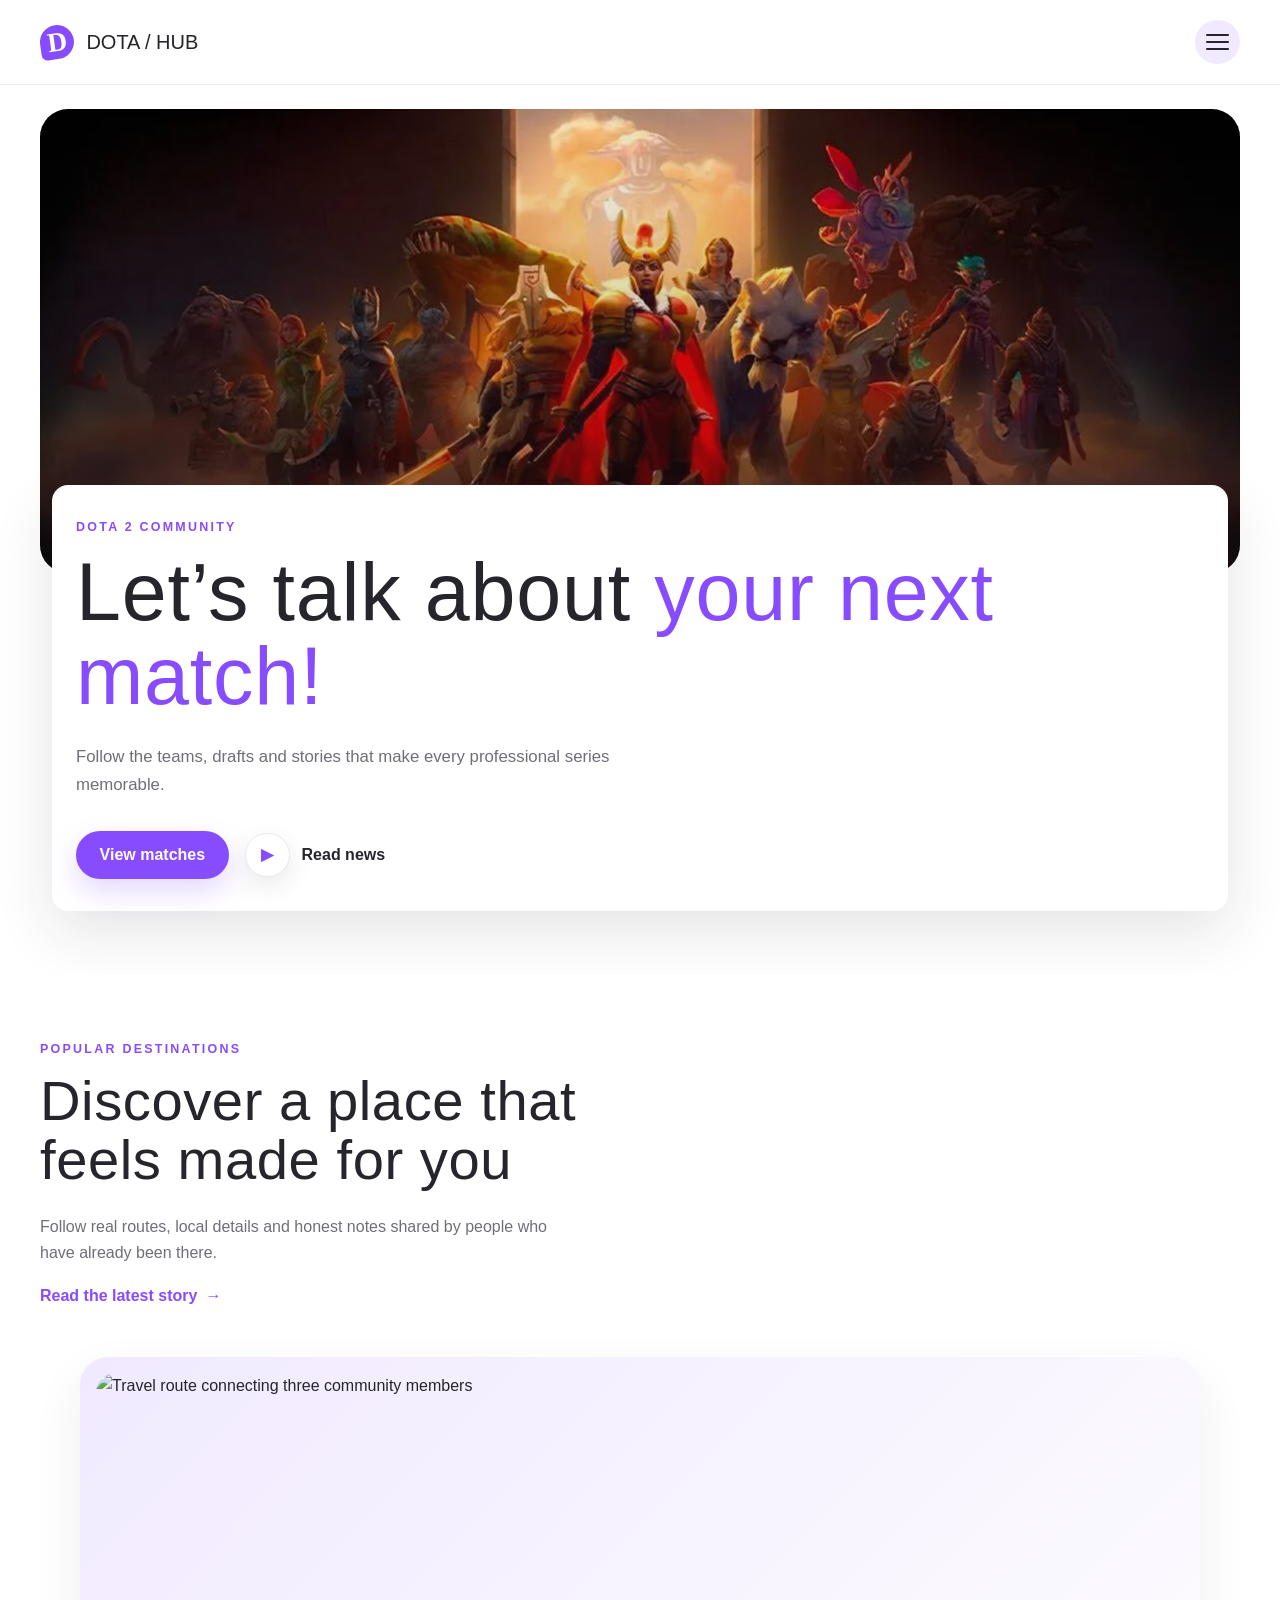
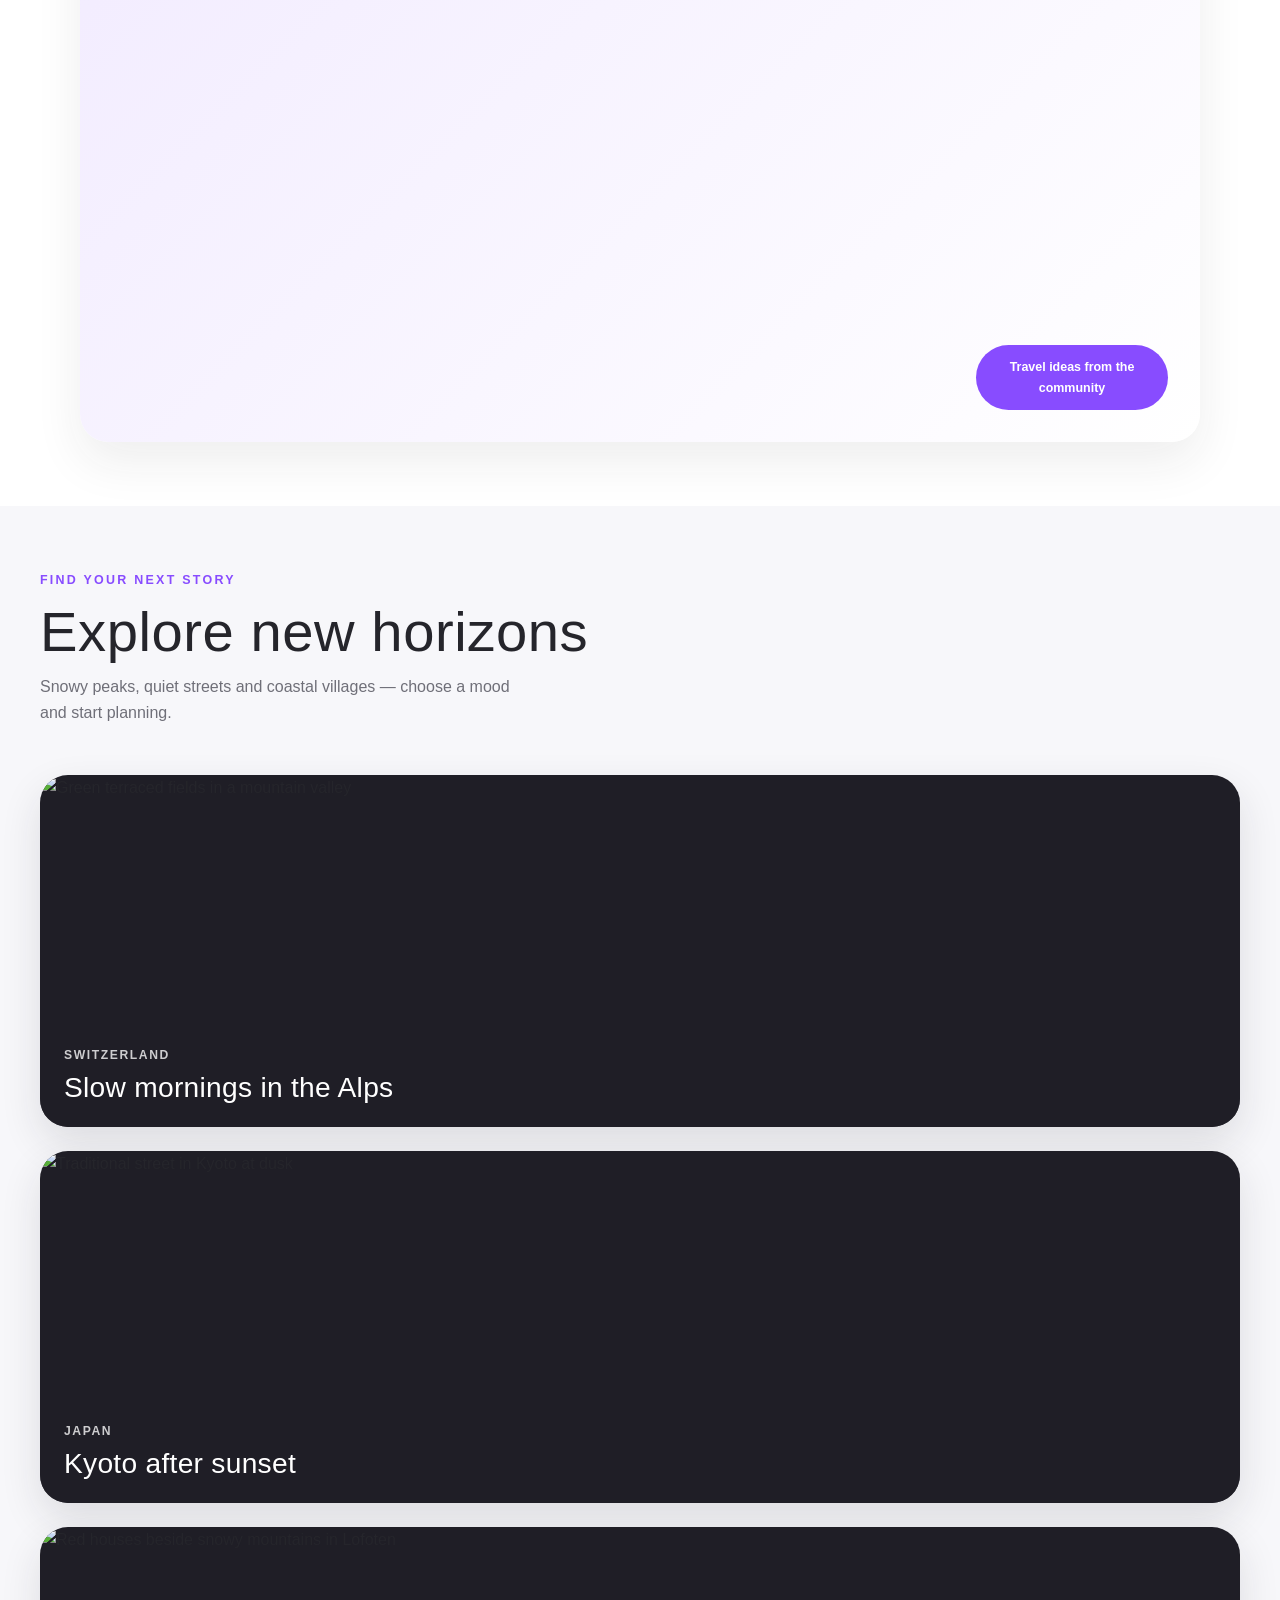
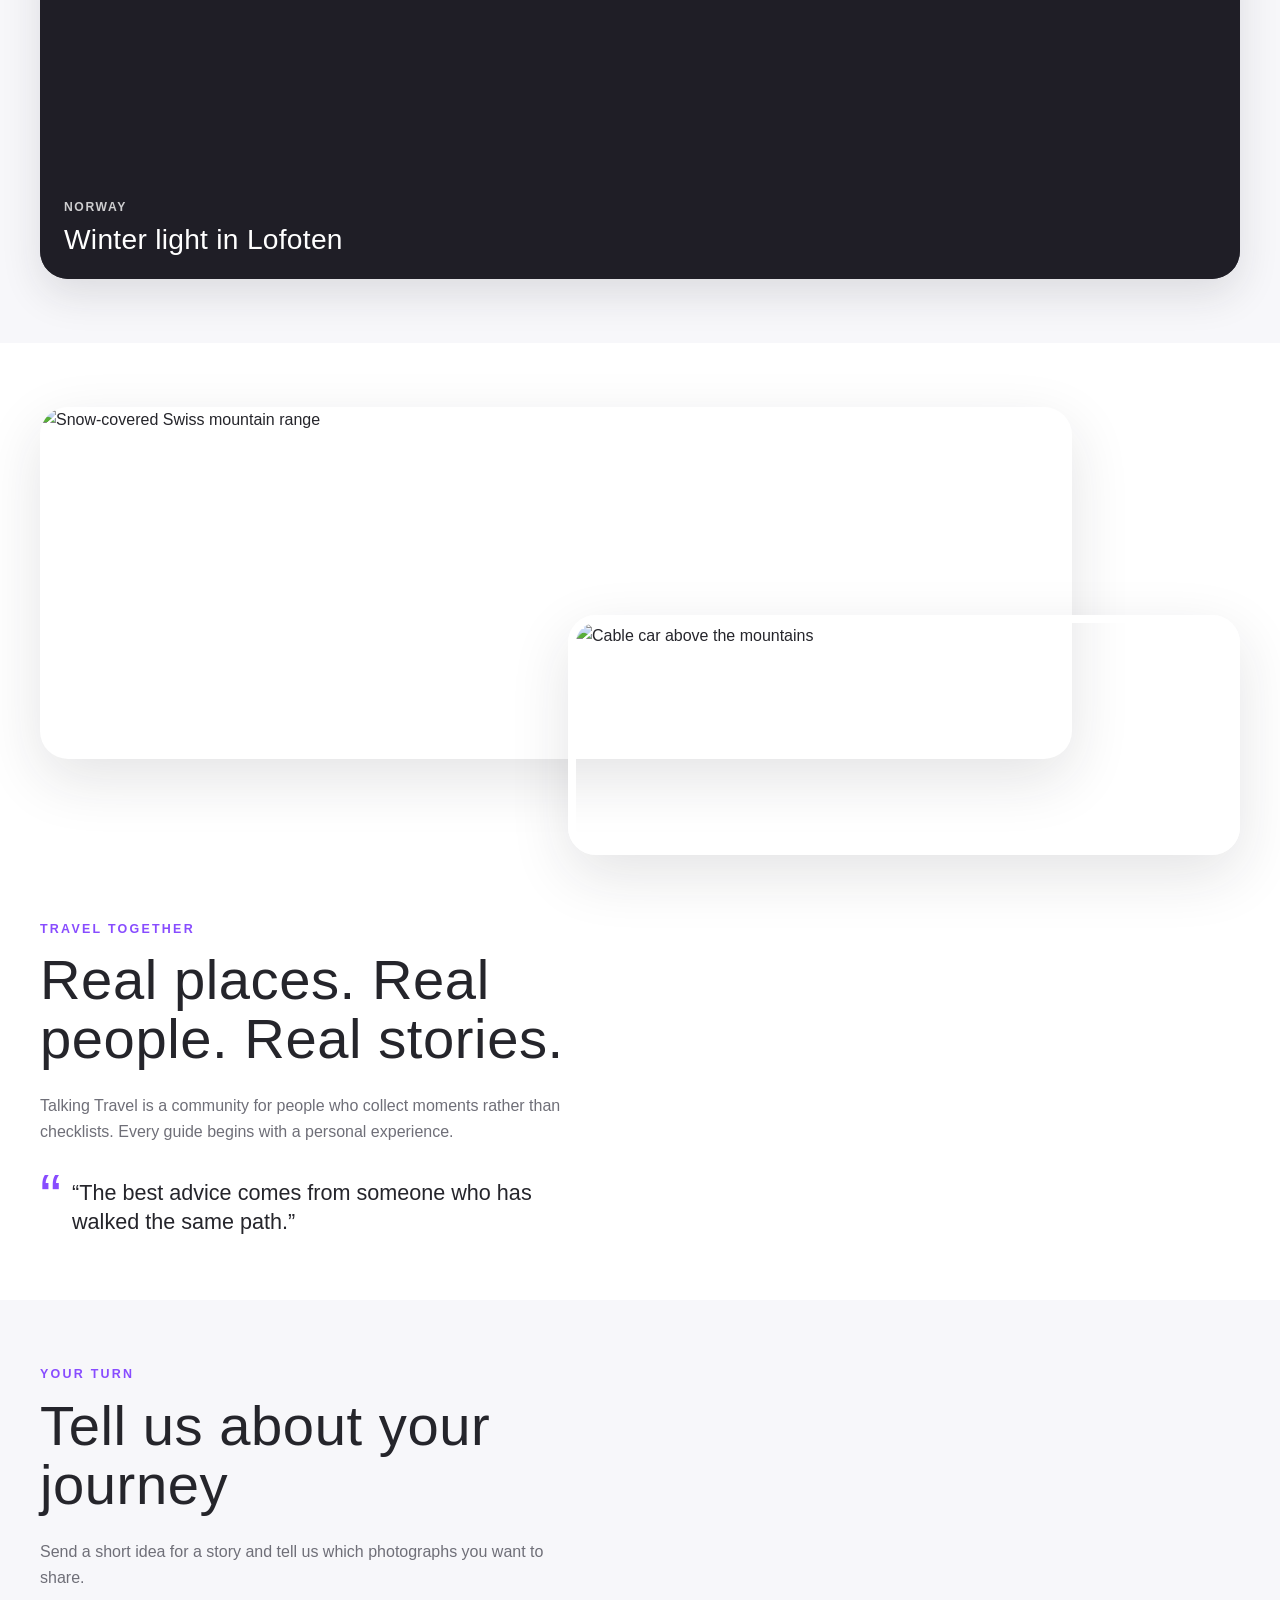
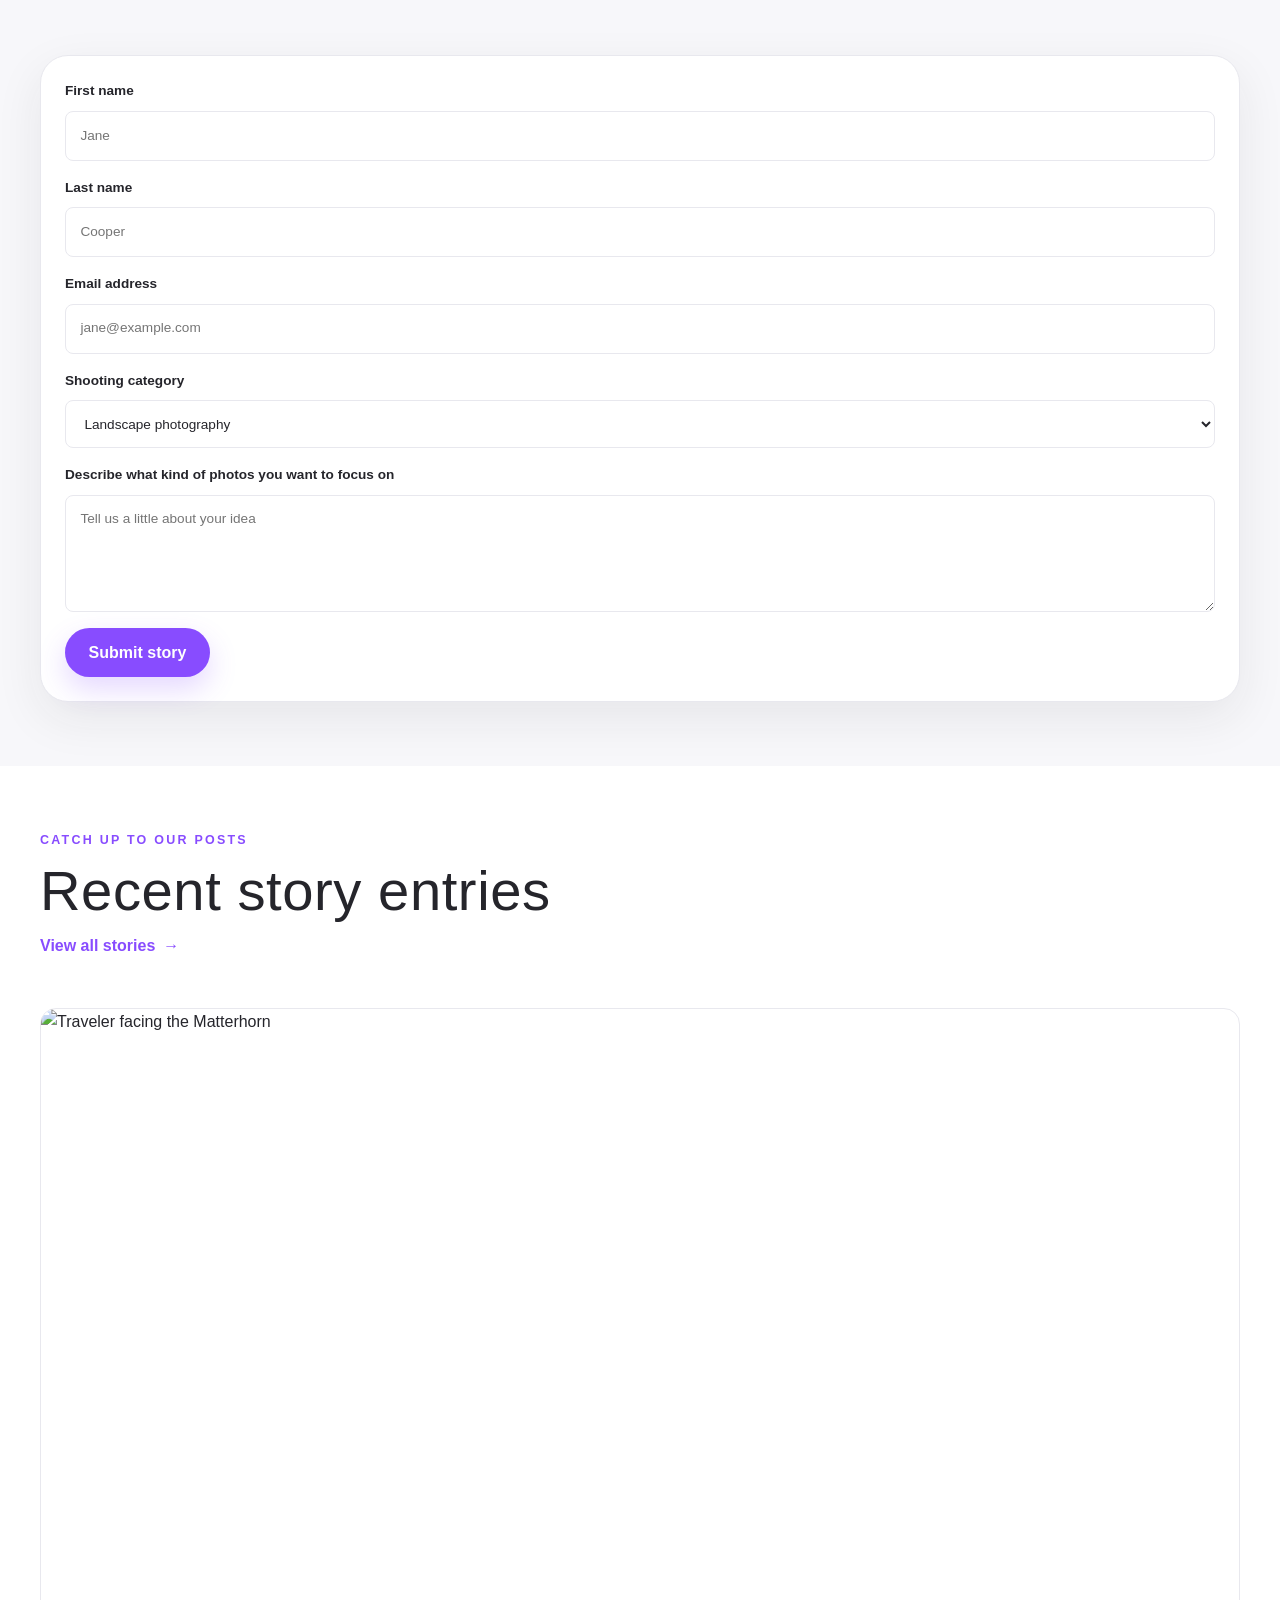
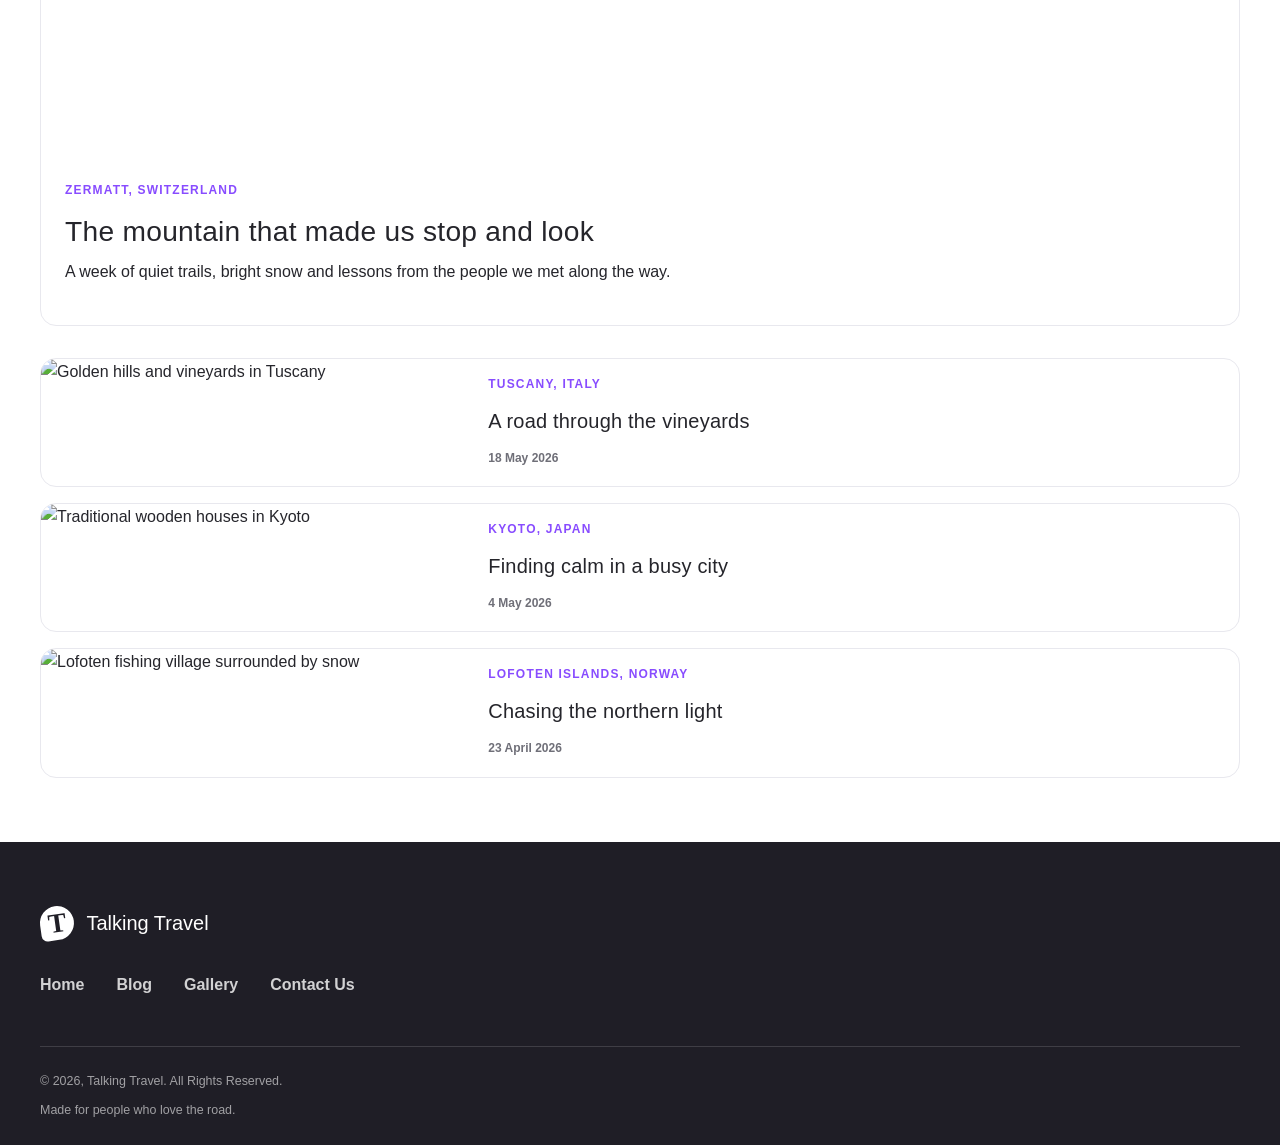
==== commit e807e5cc: "feat: retheme home header and hero" ====
--- a/index.html
+++ b/index.html
@@ -3,8 +3,8 @@
 <head>
   <meta charset="utf-8">
   <meta name="viewport" content="width=device-width, initial-scale=1">
-  <meta name="description" content="Talking Travel community stories, destinations and travel inspiration.">
-  <title>Talking Travel — Community</title>
+  <meta name="description" content="DOTA / HUB — The International 2026 matches, finalists and stories from Shanghai.">
+  <title>The International 2026 — DOTA / HUB</title>
   <link rel="preconnect" href="https://fonts.googleapis.com">
   <link rel="preconnect" href="https://fonts.gstatic.com" crossorigin>
   <link href="https://fonts.googleapis.com/css2?family=Caveat:wght@600&family=Changa+One:ital@0;1&family=Inter:wght@400;500;600;700&display=swap" rel="stylesheet">
@@ -15,25 +15,25 @@
 
   <header class="site-header">
     <div class="container site-header__inner">
-      <a class="logo" href="./index.html" aria-label="Talking Travel home">
-        <span class="logo__mark" aria-hidden="true">T</span>
-        <span>Talking Travel</span>
+      <a class="logo" href="./index.html" aria-label="DOTA HUB home">
+        <span class="logo__mark" aria-hidden="true">D</span>
+        <span>DOTA / HUB</span>
       </a>
 
       <nav class="site-nav site-nav--desktop" aria-label="Main navigation">
         <ul class="site-nav__list">
           <li><a class="site-nav__link is-active" href="./index.html" aria-current="page">Home</a></li>
-          <li><a class="site-nav__link" href="./blog.html">Story</a></li>
-          <li><a class="site-nav__link" href="#gallery">Gallery</a></li>
-          <li><a class="site-nav__link" href="#contact">Contact Us</a></li>
+          <li><a class="site-nav__link" href="#matches">Matches</a></li>
+          <li><a class="site-nav__link" href="#teams">Teams</a></li>
+          <li><a class="site-nav__link" href="./blog.html">News</a></li>
         </ul>
       </nav>
 
       <nav class="site-header__actions" aria-label="Quick actions">
-        <a class="icon-link" href="#search" aria-label="Search">
+          <a class="icon-link" href="#highlights" aria-label="Open tournament highlights">
           <svg viewBox="0 0 24 24" fill="none" stroke="currentColor" stroke-linecap="round" stroke-width="1.8" aria-hidden="true"><circle cx="11" cy="11" r="6.5"></circle><path d="m16 16 4 4"></path></svg>
         </a>
-        <a class="avatar-link" href="#profile" aria-label="Open profile"><img src="./img/author.jpg" alt="" width="320" height="480"></a>
+        <a class="avatar-link" href="#teams" aria-label="Open team section"><img src="./img/vision-logo.png" alt="" width="1080" height="1080"></a>
       </nav>
 
       <details class="mobile-menu">
@@ -41,9 +41,9 @@
         <nav aria-label="Mobile navigation">
           <ul>
             <li><a href="./index.html" aria-current="page">Home</a></li>
-            <li><a href="./blog.html">Story</a></li>
-            <li><a href="#gallery">Gallery</a></li>
-            <li><a href="#contact">Contact Us</a></li>
+            <li><a href="#matches">Matches</a></li>
+            <li><a href="#teams">Teams</a></li>
+            <li><a href="./blog.html">News</a></li>
           </ul>
         </nav>
       </details>
@@ -54,21 +54,21 @@
     <section class="hero" aria-labelledby="hero-title">
       <div class="container hero__layout">
         <div class="hero__media">
-          <img src="./img/hero-coast.jpg" alt="Traveler jumping from a rocky coast into the sea" width="2880" height="1921">
+          <img src="./img/dota-heroes.png" alt="Dota 2 heroes preparing for battle" width="1612" height="734">
         </div>
         <div class="hero__card">
-          <p class="eyebrow">Let’s explore</p>
-          <h1 id="hero-title">Let’s talk about <em>your next trip!</em></h1>
-          <p>Share your favorite travel destination and we will feature it in our next blog.</p>
+          <p class="eyebrow">Dota 2 community</p>
+          <h1 id="hero-title">Let’s talk about <em>your next match!</em></h1>
+          <p>Follow the teams, drafts and stories that make every professional series memorable.</p>
           <div class="hero__actions">
-            <a class="button button--primary" href="#share-story">Share your story</a>
-            <a class="play-link" href="#highlights"><span aria-hidden="true">▶</span> Watch highlights</a>
-          </div>
-        </div>
-      </div>
-    </section>
-
-    <section class="featured section" aria-labelledby="featured-title">
+            <a class="button button--primary" href="#matches">View matches</a>
+            <a class="play-link" href="./blog.html"><span aria-hidden="true">▶</span> Read news</a>
+          </div>
+        </div>
+      </div>
+    </section>
+
+    <section class="featured section" id="matches" aria-labelledby="featured-title">
       <div class="container split-layout">
         <div class="section-copy">
           <p class="eyebrow">Popular destinations</p>
--- a/css/style.css
+++ b/css/style.css
@@ -201,14 +201,6 @@
   transform: translateY(0);
 }
 
-.button:disabled,
-.button[aria-disabled="true"] {
-  cursor: not-allowed;
-  opacity: 0.5;
-  transform: none;
-  box-shadow: none;
-}
-
 .text-link {
   display: inline-flex;
   gap: var(--space-2);
@@ -326,6 +318,10 @@
 
 .icon-link svg {
   width: 1.3rem;
+  fill: none;
+  stroke: currentColor;
+  stroke-linecap: round;
+  stroke-width: 1.8;
 }
 
 .avatar-link {
@@ -892,8 +888,7 @@
   margin: 0;
   color: #fff;
   font-family: var(--font-script);
-  max-width: calc(100% - 5.5rem);
-  font-size: clamp(1.8rem, 1.25rem + 3vw, 4.8rem);
+  font-size: clamp(2.25rem, 1.5rem + 3vw, 4.8rem);
   line-height: 1;
 }
 
@@ -947,252 +942,6 @@
   height: 19rem;
   object-fit: cover;
   border-radius: var(--radius-m);
-}
-
-.article-quote {
-  position: relative;
-  margin: var(--space-8) 0;
-  padding: var(--space-7) var(--space-5) var(--space-6);
-  border-radius: var(--radius-l);
-  background: var(--color-accent-soft);
-}
-
-.article-quote::before {
-  position: absolute;
-  top: -1.25rem;
-  left: var(--space-5);
-  color: var(--color-accent);
-  content: "“";
-  font-family: var(--font-display);
-  font-size: 5rem;
-  line-height: 1;
-}
-
-.article-quote p {
-  margin: 0;
-  color: var(--color-text) !important;
-  font-family: var(--font-display);
-  font-size: clamp(1.5rem, 1.2rem + 1.4vw, 2.25rem);
-  line-height: 1.35;
-}
-
-.article-wide-image {
-  margin: var(--space-8) 0 0;
-}
-
-.article-wide-image img {
-  width: 100%;
-  max-height: 36rem;
-  object-fit: cover;
-  border-radius: var(--radius-l);
-}
-
-.article-wide-image figcaption {
-  margin-top: var(--space-3);
-  color: var(--color-muted);
-  font-size: 0.82rem;
-  text-align: center;
-}
-
-.related-grid {
-  display: grid;
-  gap: var(--space-5);
-}
-
-.related-grid .story-card {
-  height: 100%;
-}
-
-.related-grid .story-card__body {
-  min-height: 9.5rem;
-}
-
-@media (min-width: 48em) {
-  .container {
-    width: min(calc(100% - 4rem), var(--container));
-  }
-
-  .section {
-    padding-block: var(--space-9);
-  }
-
-  .site-nav--desktop {
-    display: block;
-  }
-
-  .site-header__actions {
-    display: flex;
-  }
-
-  .mobile-menu {
-    display: none;
-  }
-
-  .hero {
-    padding-block: var(--space-7) var(--space-9);
-  }
-
-  .hero__layout {
-    display: grid;
-    grid-template-columns: repeat(12, 1fr);
-    align-items: center;
-  }
-
-  .hero__media {
-    grid-column: 5 / -1;
-    grid-row: 1;
-    min-height: 38rem;
-  }
-
-  .hero__media img {
-    height: 38rem;
-  }
-
-  .hero__card {
-    grid-column: 1 / 7;
-    grid-row: 1;
-    width: auto;
-    margin: 0;
-    padding: var(--space-7);
-  }
-
-  .split-layout {
-    grid-template-columns: 0.85fr 1.15fr;
-  }
-
-  .section-heading {
-    flex-direction: row;
-    align-items: end;
-    justify-content: space-between;
-  }
-
-  .destination-grid {
-    grid-template-columns: 5fr 7fr;
-    grid-template-rows: repeat(2, 18rem);
-  }
-
-  .destination-grid li:first-child {
-    grid-row: 1 / 3;
-  }
-
-  .destination-card,
-  .destination-card--tall {
-    min-height: 100%;
-  }
-
-  .community__layout {
-    grid-template-columns: 1.1fr 0.9fr;
-  }
-
-  .story-form__layout {
-    grid-template-columns: 0.75fr 1.25fr;
-  }
-
-  .field-row {
-    grid-template-columns: repeat(2, 1fr);
-  }
-
-  .story-form__card {
-    padding: var(--space-6);
-  }
-
-  .story-grid {
-    grid-template-columns: 1.18fr 0.82fr;
-  }
-
-  .story-card--featured {
-    min-height: 36rem;
-  }
-
-  .story-card--featured > img {
-    height: 68%;
-    aspect-ratio: auto;
-  }
-
-  .site-footer__top,
-  .site-footer__bottom {
-    flex-direction: row;
-    align-items: center;
-    justify-content: space-between;
-  }
-
-  .article-header {
-    grid-template-columns: 1fr auto;
-    align-items: end;
-  }
-
-  .article-gallery {
-    grid-template-columns: 1.1fr 0.9fr;
-    grid-template-rows: repeat(2, 15rem);
-  }
-
-  .article-gallery img {
-    height: 100%;
-  }
-
-  .article-gallery__tall {
-    grid-row: 1 / 3;
-  }
-
-  .article-quote {
-    padding: var(--space-8) var(--space-7) var(--space-7);
-  }
-
-  .related-grid {
-    grid-template-columns: repeat(3, minmax(0, 1fr));
-  }
-}
-
-@media (min-width: 64em) {
-  .site-header__inner {
-    min-height: 6rem;
-  }
-
-  .site-nav__list {
-    gap: var(--space-7);
-  }
-
-  .hero__media,
-  .hero__media img {
-    min-height: 43rem;
-    height: 43rem;
-  }
-
-  .hero__card {
-    grid-column: 1 / 7;
-    padding: var(--space-8);
-  }
-
-  .community__collage {
-    min-height: 36rem;
-  }
-
-  .community__photo--main {
-    height: 29rem;
-  }
-
-  .community__photo--small {
-    height: 19rem;
-  }
-
-  .story-form__card {
-    padding: var(--space-7);
-  }
-
-  .article-header {
-    margin-top: var(--space-5);
-  }
-
-  .article-hero figcaption {
-    bottom: var(--space-7);
-    left: var(--space-7);
-  }
-
-  .article-hero__play {
-    right: var(--space-7);
-    bottom: var(--space-7);
-    width: 4.75rem;
-  }
 }
 
 @media (prefers-reduced-motion: reduce) {
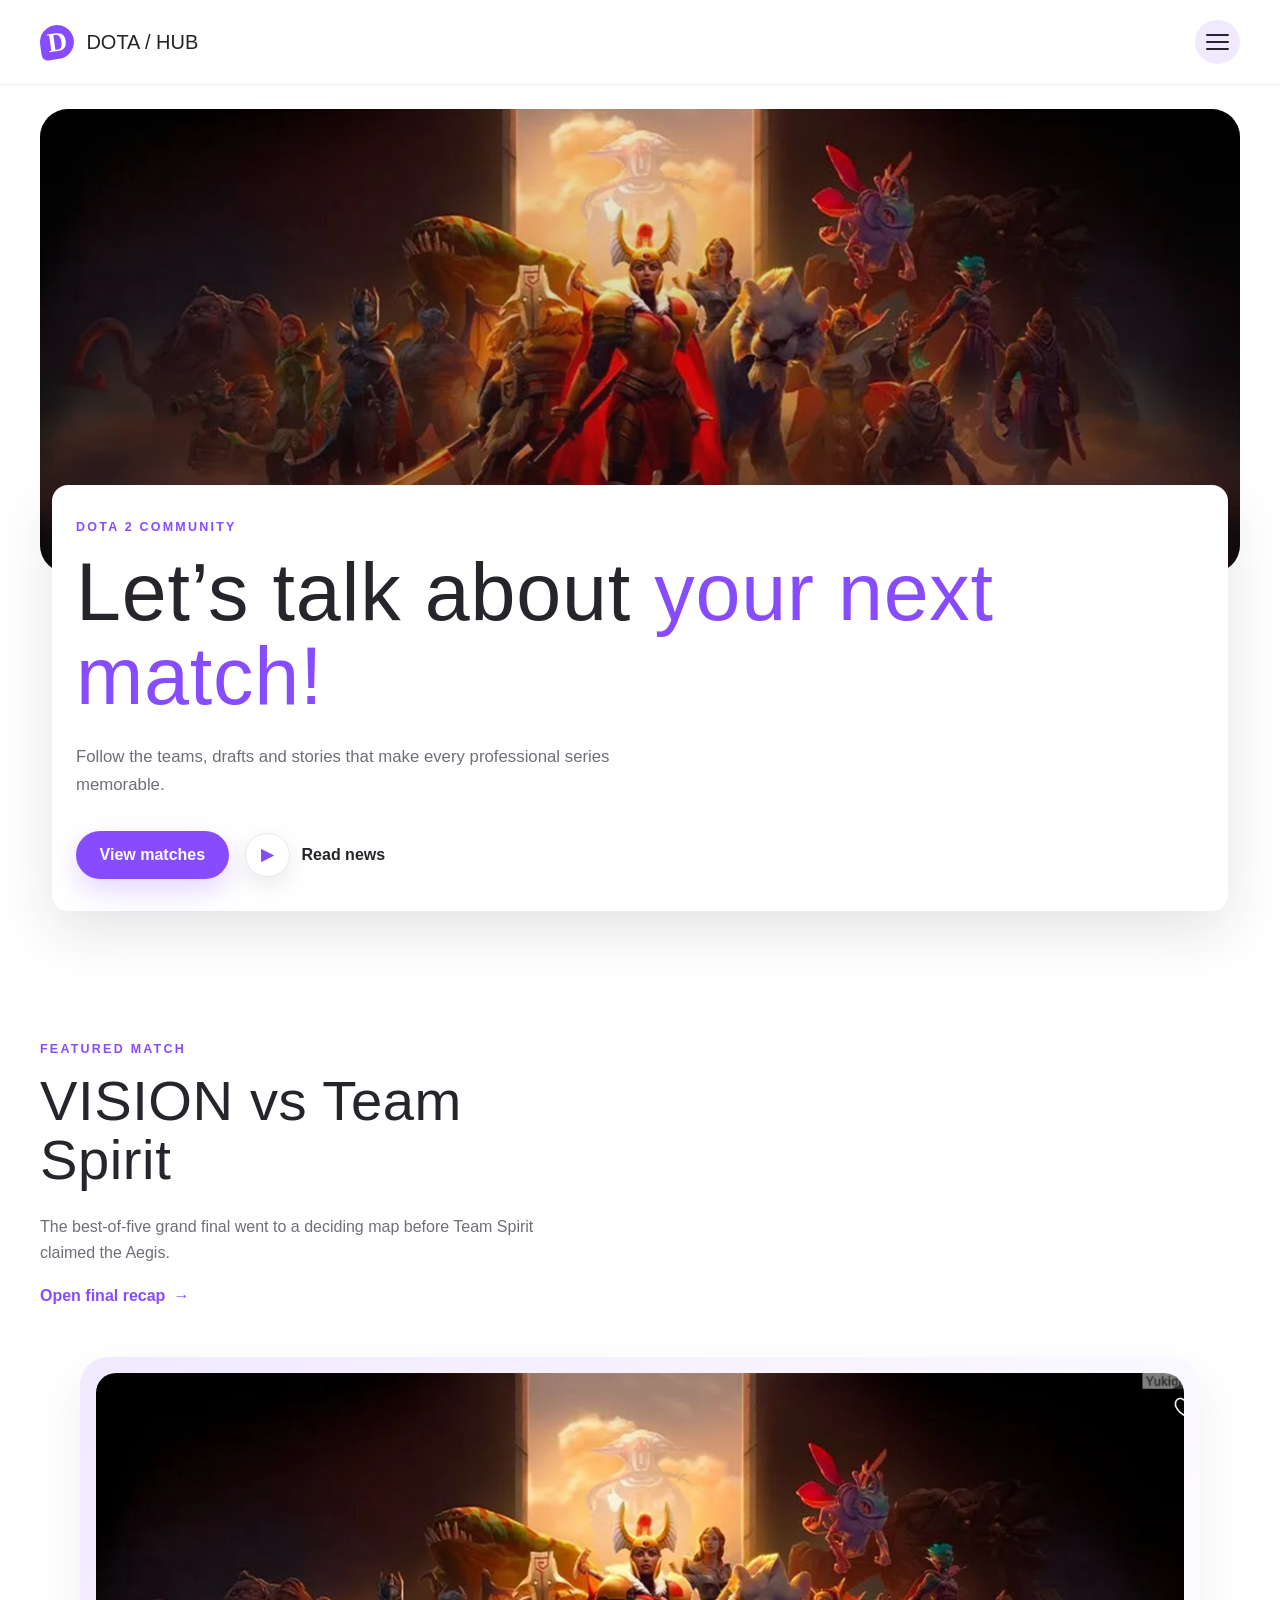
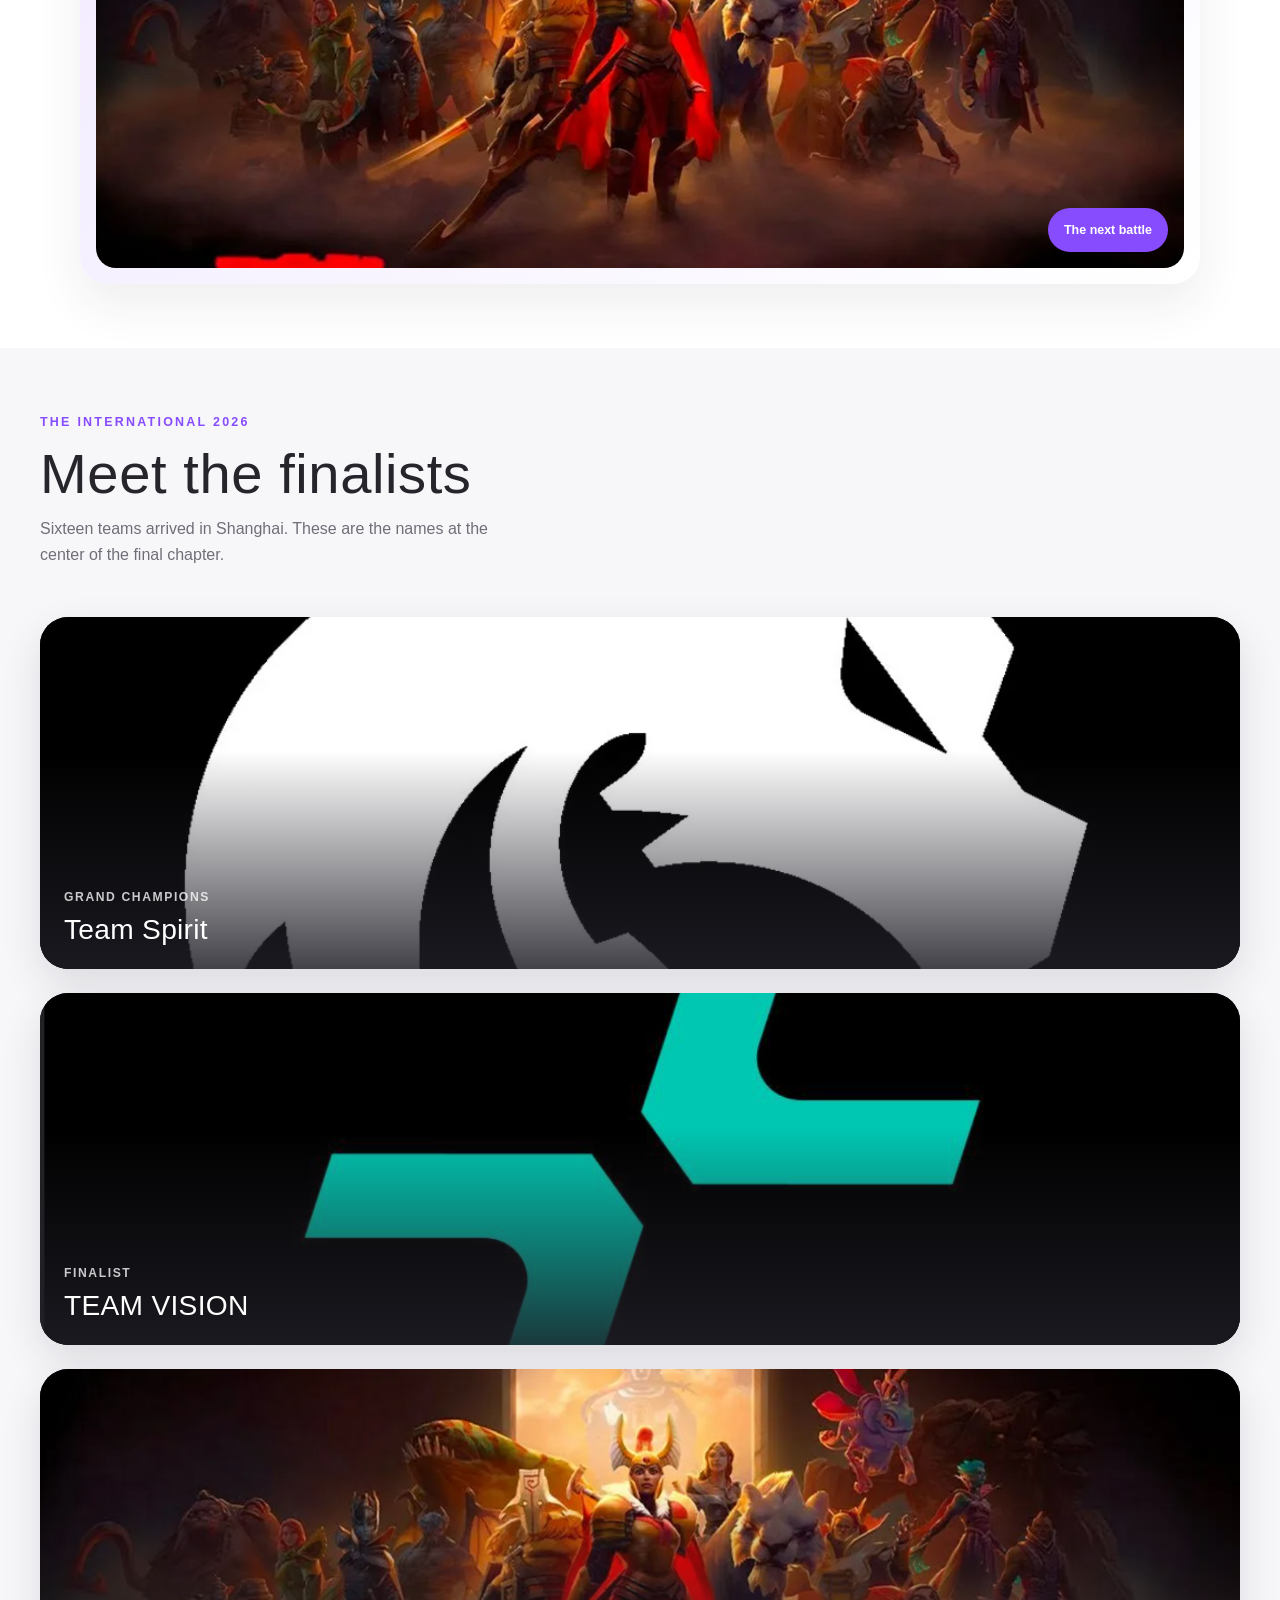
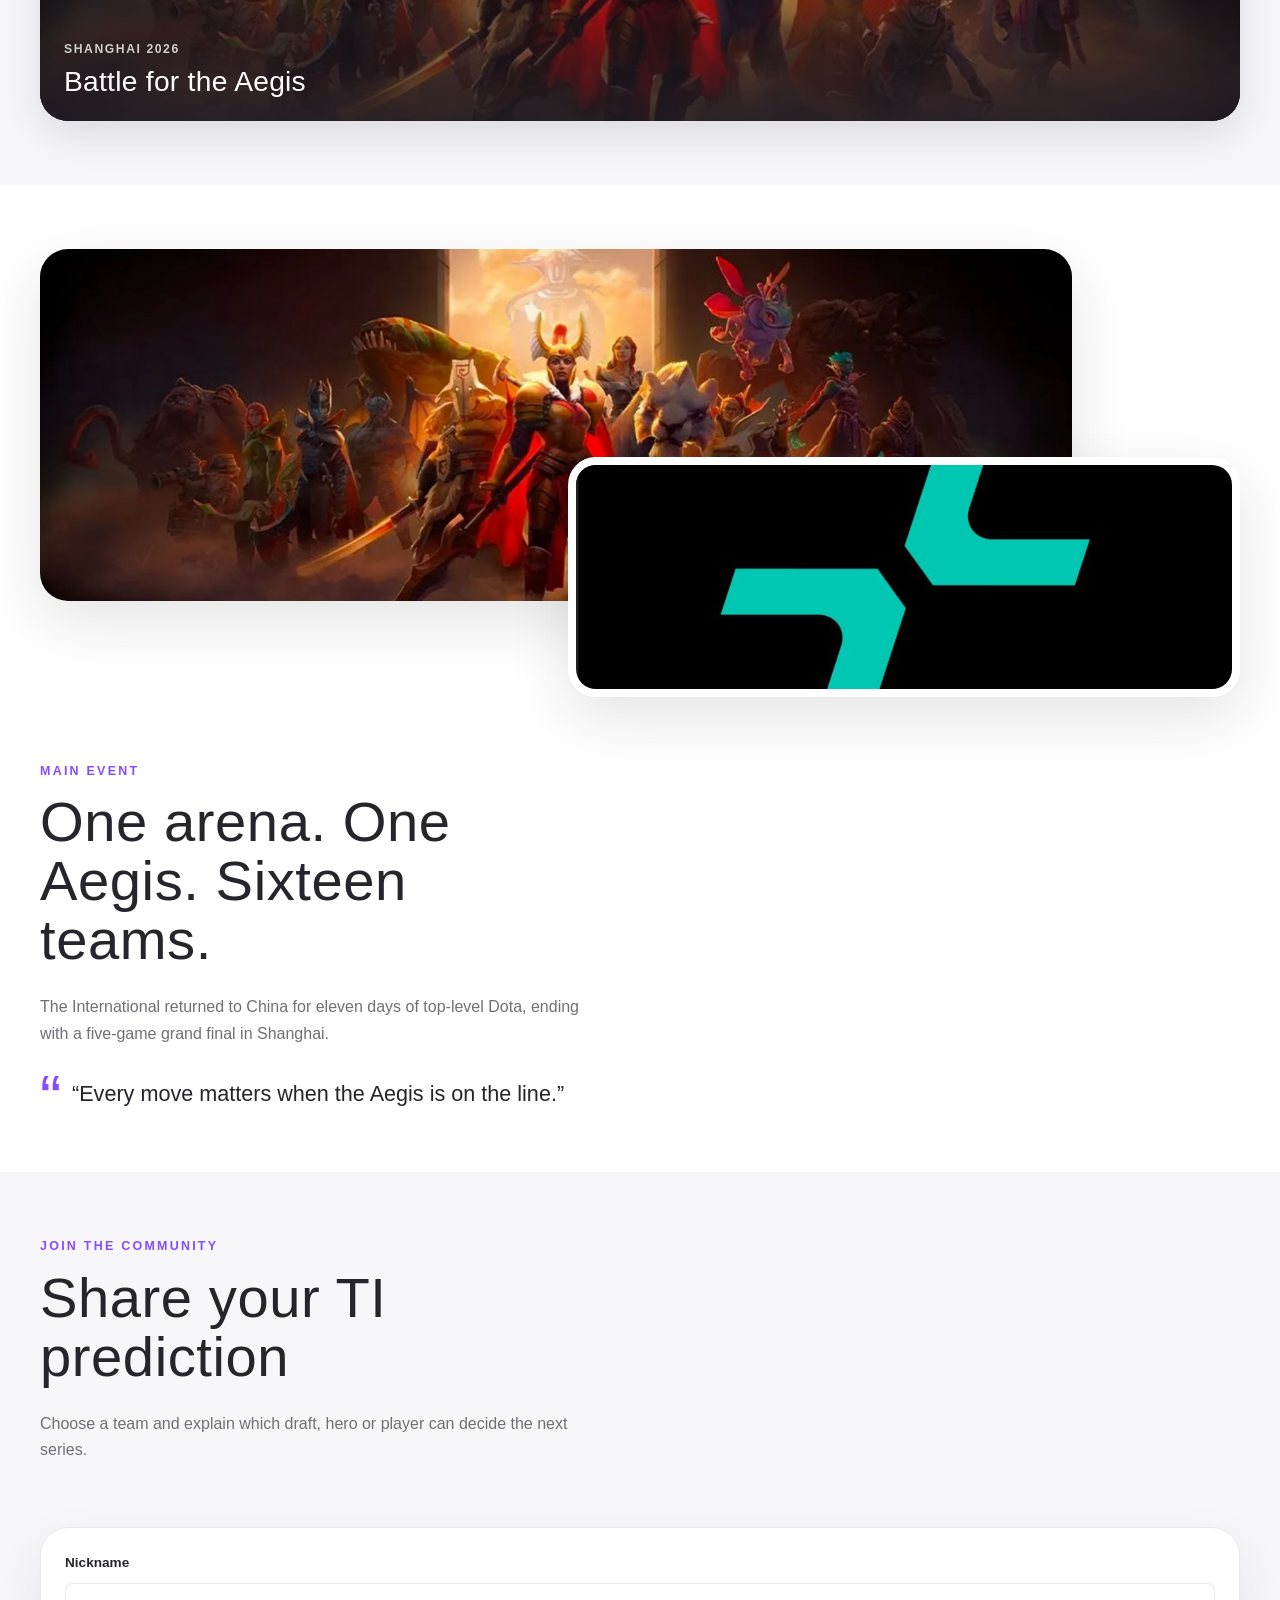
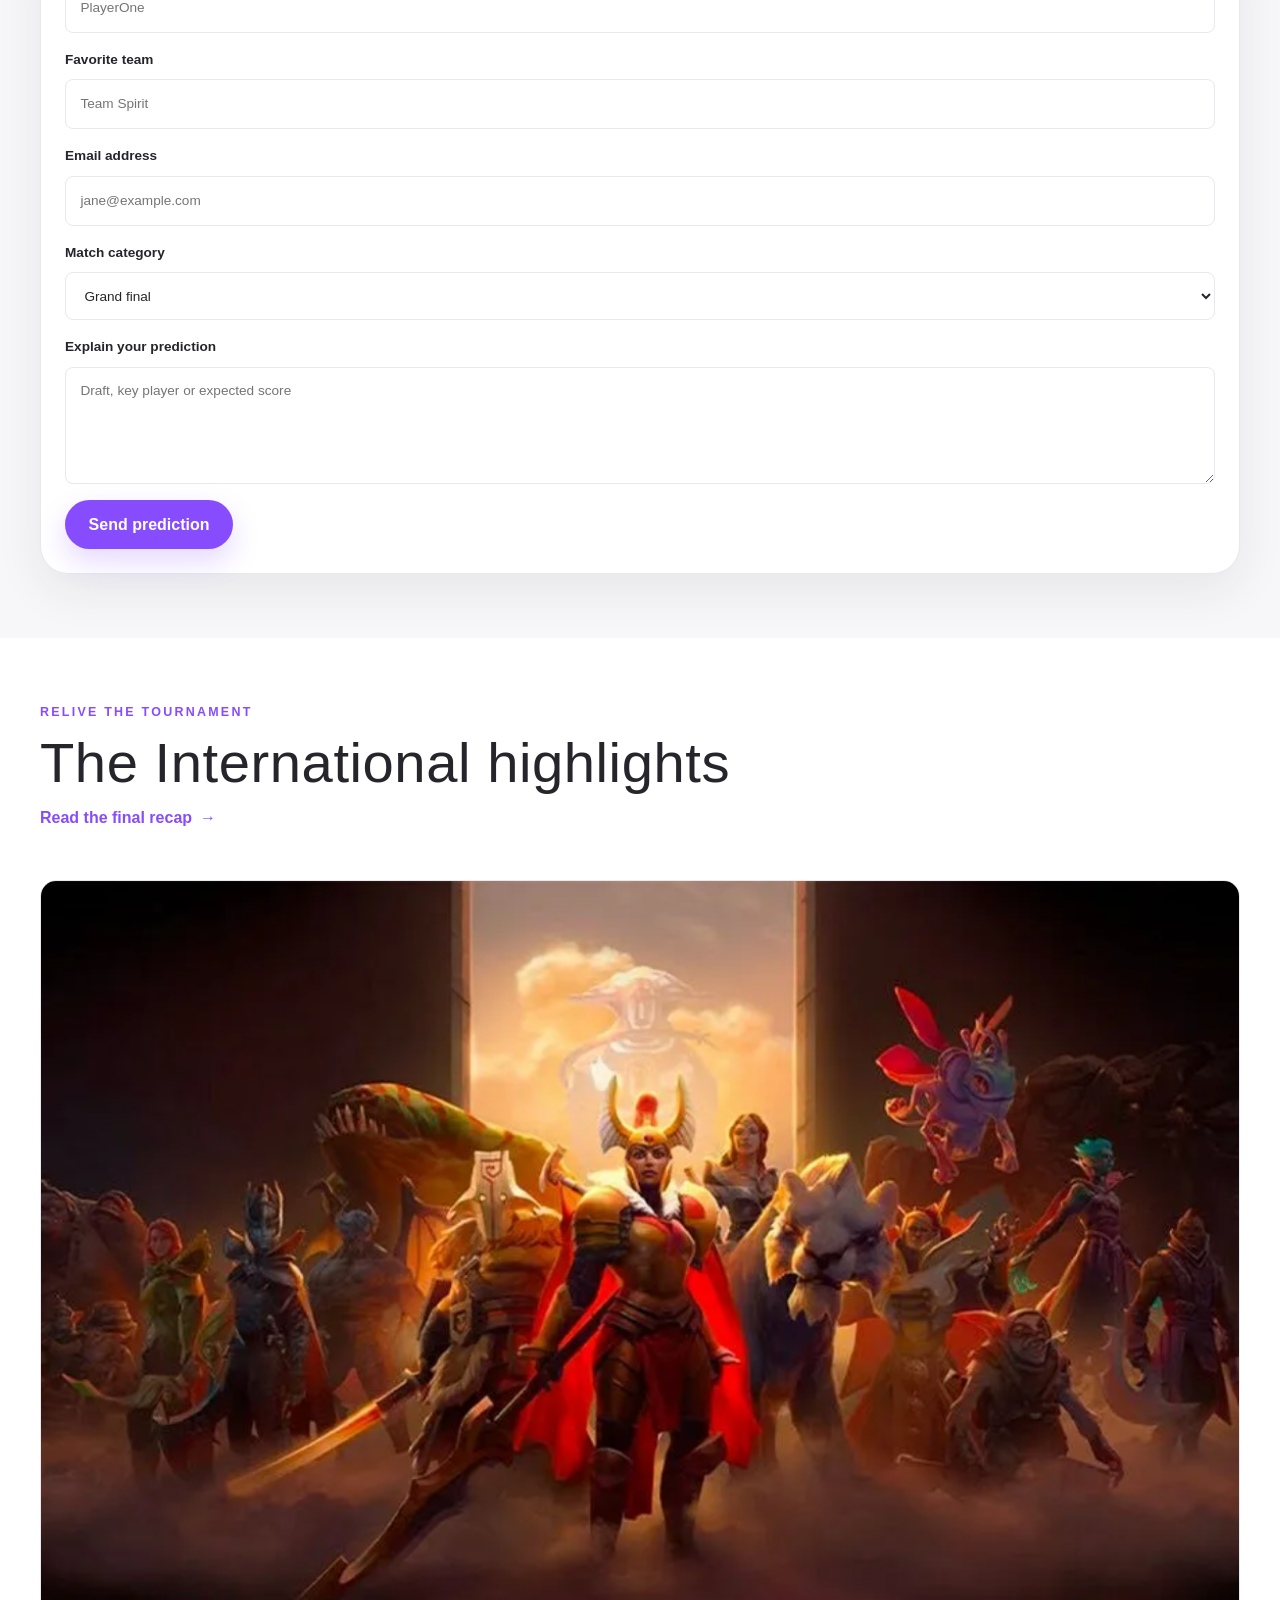
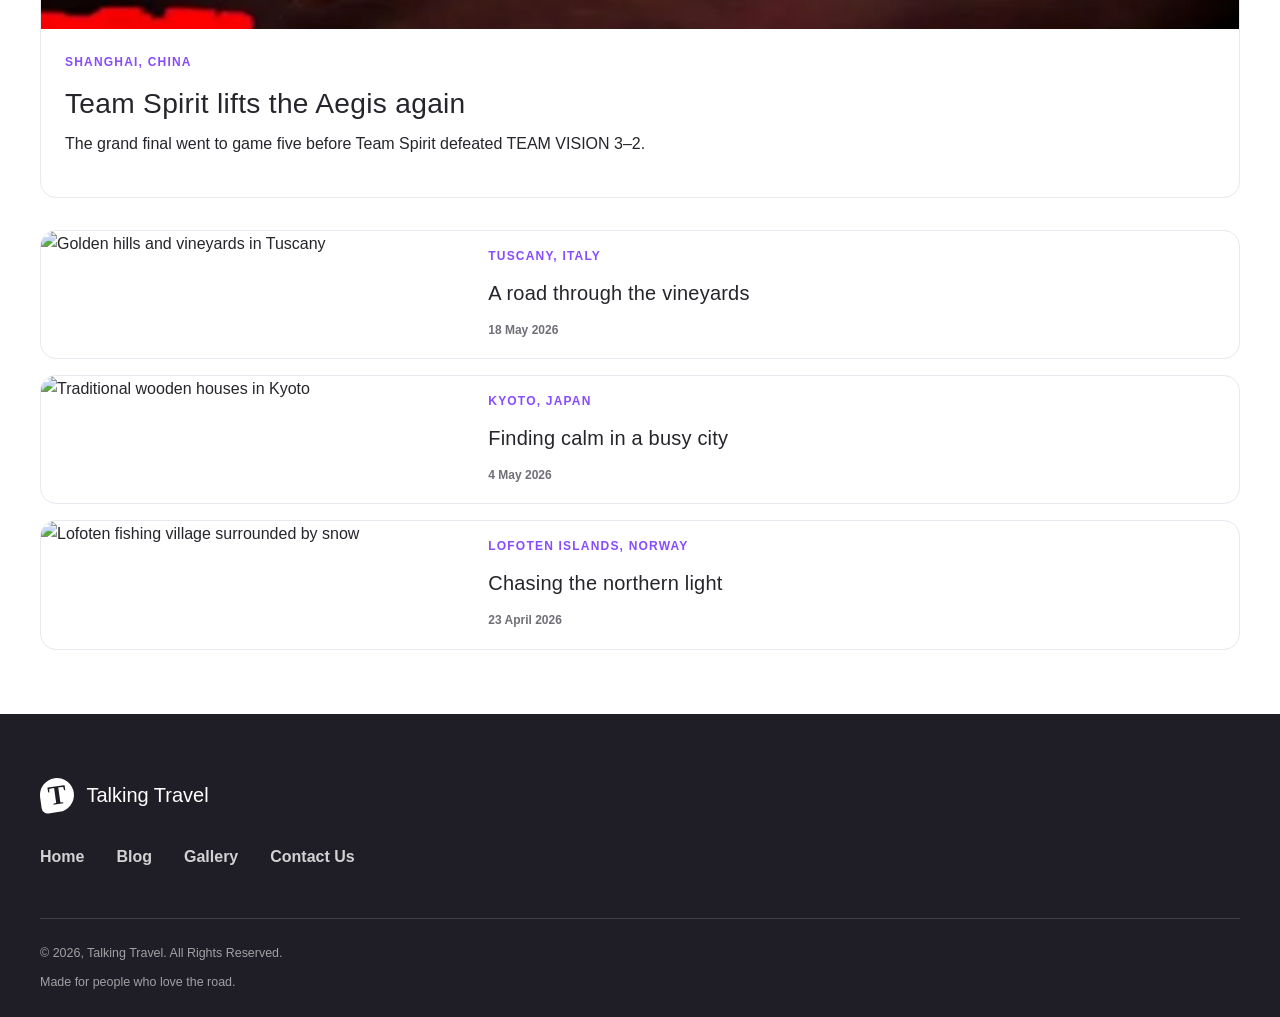
==== commit cc0a2f80: "feat: retheme community and prediction sections" ====
--- a/index.html
+++ b/index.html
@@ -71,44 +71,44 @@
     <section class="featured section" id="matches" aria-labelledby="featured-title">
       <div class="container split-layout">
         <div class="section-copy">
-          <p class="eyebrow">Popular destinations</p>
-          <h2 id="featured-title">Discover a place that feels made for you</h2>
-          <p>Follow real routes, local details and honest notes shared by people who have already been there.</p>
-          <a class="text-link" href="./blog.html">Read the latest story <span aria-hidden="true">→</span></a>
+          <p class="eyebrow">Featured match</p>
+          <h2 id="featured-title">VISION vs Team Spirit</h2>
+          <p>The best-of-five grand final went to a deciding map before Team Spirit claimed the Aegis.</p>
+          <a class="text-link" href="./blog.html">Open final recap <span aria-hidden="true">→</span></a>
         </div>
         <figure class="map-card">
-          <img src="./img/travel-map.png" alt="Travel route connecting three community members" width="1441" height="865">
-          <figcaption>Travel ideas from the community</figcaption>
+          <img src="./img/dota-heroes.png" alt="Dota 2 heroes on the battlefield" width="1612" height="734">
+          <figcaption>The next battle</figcaption>
         </figure>
       </div>
     </section>
 
-    <section class="destinations section section--tint" id="gallery" aria-labelledby="destinations-title">
+    <section class="destinations section section--tint" id="teams" aria-labelledby="destinations-title">
       <div class="container">
         <div class="section-heading">
           <div>
-            <p class="eyebrow">Find your next story</p>
-            <h2 id="destinations-title">Explore new horizons</h2>
-          </div>
-          <p>Snowy peaks, quiet streets and coastal villages — choose a mood and start planning.</p>
+            <p class="eyebrow">The International 2026</p>
+            <h2 id="destinations-title">Meet the finalists</h2>
+          </div>
+          <p>Sixteen teams arrived in Shanghai. These are the names at the center of the final chapter.</p>
         </div>
         <ul class="destination-grid">
           <li>
             <article class="destination-card destination-card--tall">
-              <img src="./img/green-valley.jpg" alt="Green terraced fields in a mountain valley" width="522" height="782" loading="lazy">
-              <div class="destination-card__body"><p>Switzerland</p><h3>Slow mornings in the Alps</h3></div>
+              <img src="./img/team-spirit-logo.png" alt="Team Spirit logo" width="1080" height="1080" loading="lazy">
+              <div class="destination-card__body"><p>Grand champions</p><h3>Team Spirit</h3></div>
             </article>
           </li>
           <li>
             <article class="destination-card">
-              <img src="./img/kyoto.jpg" alt="Traditional street in Kyoto at dusk" width="480" height="320" loading="lazy">
-              <div class="destination-card__body"><p>Japan</p><h3>Kyoto after sunset</h3></div>
+              <img src="./img/vision-logo.png" alt="TEAM VISION logo" width="1080" height="1080" loading="lazy">
+              <div class="destination-card__body"><p>Finalist</p><h3>TEAM VISION</h3></div>
             </article>
           </li>
           <li>
             <article class="destination-card">
-              <img src="./img/lofoten.jpg" alt="Red houses beside snowy mountains in Lofoten" width="480" height="320" loading="lazy">
-              <div class="destination-card__body"><p>Norway</p><h3>Winter light in Lofoten</h3></div>
+              <img src="./img/dota-heroes.png" alt="Dota 2 heroes assembled for The International" width="1612" height="734" loading="lazy">
+              <div class="destination-card__body"><p>Shanghai 2026</p><h3>Battle for the Aegis</h3></div>
             </article>
           </li>
         </ul>
@@ -118,40 +118,40 @@
     <section class="community section" id="highlights" aria-labelledby="community-title">
       <div class="container community__layout">
         <div class="community__collage">
-          <img class="community__photo community__photo--main" src="./img/swiss-peaks.jpg" alt="Snow-covered Swiss mountain range" width="954" height="636" loading="lazy">
-          <img class="community__photo community__photo--small" src="./img/cable-car.jpg" alt="Cable car above the mountains" width="693" height="462" loading="lazy">
+          <img class="community__photo community__photo--main" src="./img/dota-heroes.png" alt="Dota 2 hero lineup" width="1612" height="734" loading="lazy">
+          <img class="community__photo community__photo--small" src="./img/vision-logo.png" alt="TEAM VISION logo" width="1080" height="1080" loading="lazy">
         </div>
         <div class="section-copy">
-          <p class="eyebrow">Travel together</p>
-          <h2 id="community-title">Real places. Real people. Real stories.</h2>
-          <p>Talking Travel is a community for people who collect moments rather than checklists. Every guide begins with a personal experience.</p>
-          <blockquote>“The best advice comes from someone who has walked the same path.”</blockquote>
-        </div>
-      </div>
-    </section>
-
-    <section class="story-form section section--tint" id="share-story" aria-labelledby="story-form-title">
+          <p class="eyebrow">Main event</p>
+          <h2 id="community-title">One arena. One Aegis. Sixteen teams.</h2>
+          <p>The International returned to China for eleven days of top-level Dota, ending with a five-game grand final in Shanghai.</p>
+          <blockquote>“Every move matters when the Aegis is on the line.”</blockquote>
+        </div>
+      </div>
+    </section>
+
+    <section class="story-form section section--tint" id="prediction" aria-labelledby="story-form-title">
       <div class="container story-form__layout">
         <div class="section-copy">
-          <p class="eyebrow">Your turn</p>
-          <h2 id="story-form-title">Tell us about your journey</h2>
-          <p>Send a short idea for a story and tell us which photographs you want to share.</p>
+          <p class="eyebrow">Join the community</p>
+          <h2 id="story-form-title">Share your TI prediction</h2>
+          <p>Choose a team and explain which draft, hero or player can decide the next series.</p>
         </div>
         <form class="story-form__card" action="#submitted">
           <div class="field-row">
-            <label>First name<input type="text" name="first-name" autocomplete="given-name" placeholder="Jane"></label>
-            <label>Last name<input type="text" name="last-name" autocomplete="family-name" placeholder="Cooper"></label>
+            <label>Nickname<input type="text" name="nickname" autocomplete="nickname" placeholder="PlayerOne"></label>
+            <label>Favorite team<input type="text" name="favorite-team" placeholder="Team Spirit"></label>
           </div>
           <label>Email address<input type="email" name="email" autocomplete="email" placeholder="jane@example.com"></label>
-          <label>Shooting category
+          <label>Match category
             <select name="category">
-              <option>Landscape photography</option>
-              <option>City and architecture</option>
-              <option>People and culture</option>
+              <option>Grand final</option>
+              <option>Main event</option>
+              <option>Group stage</option>
             </select>
           </label>
-          <label>Describe what kind of photos you want to focus on<textarea name="message" rows="4" placeholder="Tell us a little about your idea"></textarea></label>
-          <button class="button button--primary" type="submit">Submit story</button>
+          <label>Explain your prediction<textarea name="message" rows="4" placeholder="Draft, key player or expected score"></textarea></label>
+          <button class="button button--primary" type="submit">Send prediction</button>
         </form>
       </div>
     </section>
@@ -160,18 +160,18 @@
       <div class="container">
         <div class="section-heading">
           <div>
-            <p class="eyebrow">Catch up to our posts</p>
-            <h2 id="recent-title">Recent story entries</h2>
-          </div>
-          <a class="text-link" href="./blog.html">View all stories <span aria-hidden="true">→</span></a>
+            <p class="eyebrow">Relive the tournament</p>
+            <h2 id="recent-title">The International highlights</h2>
+          </div>
+          <a class="text-link" href="./blog.html">Read the final recap <span aria-hidden="true">→</span></a>
         </div>
         <div class="story-grid">
           <article class="story-card story-card--featured">
-            <img src="./img/matterhorn.jpg" alt="Traveler facing the Matterhorn" width="920" height="613" loading="lazy">
+            <img src="./img/dota-heroes.png" alt="Dota 2 heroes featured at The International" width="1612" height="734" loading="lazy">
             <div class="story-card__body">
-              <p class="story-card__meta">Zermatt, Switzerland</p>
-              <h3><a href="./blog.html">The mountain that made us stop and look</a></h3>
-              <p>A week of quiet trails, bright snow and lessons from the people we met along the way.</p>
+              <p class="story-card__meta">Shanghai, China</p>
+              <h3><a href="./blog.html">Team Spirit lifts the Aegis again</a></h3>
+              <p>The grand final went to game five before Team Spirit defeated TEAM VISION 3–2.</p>
             </div>
           </article>
           <div class="story-list">
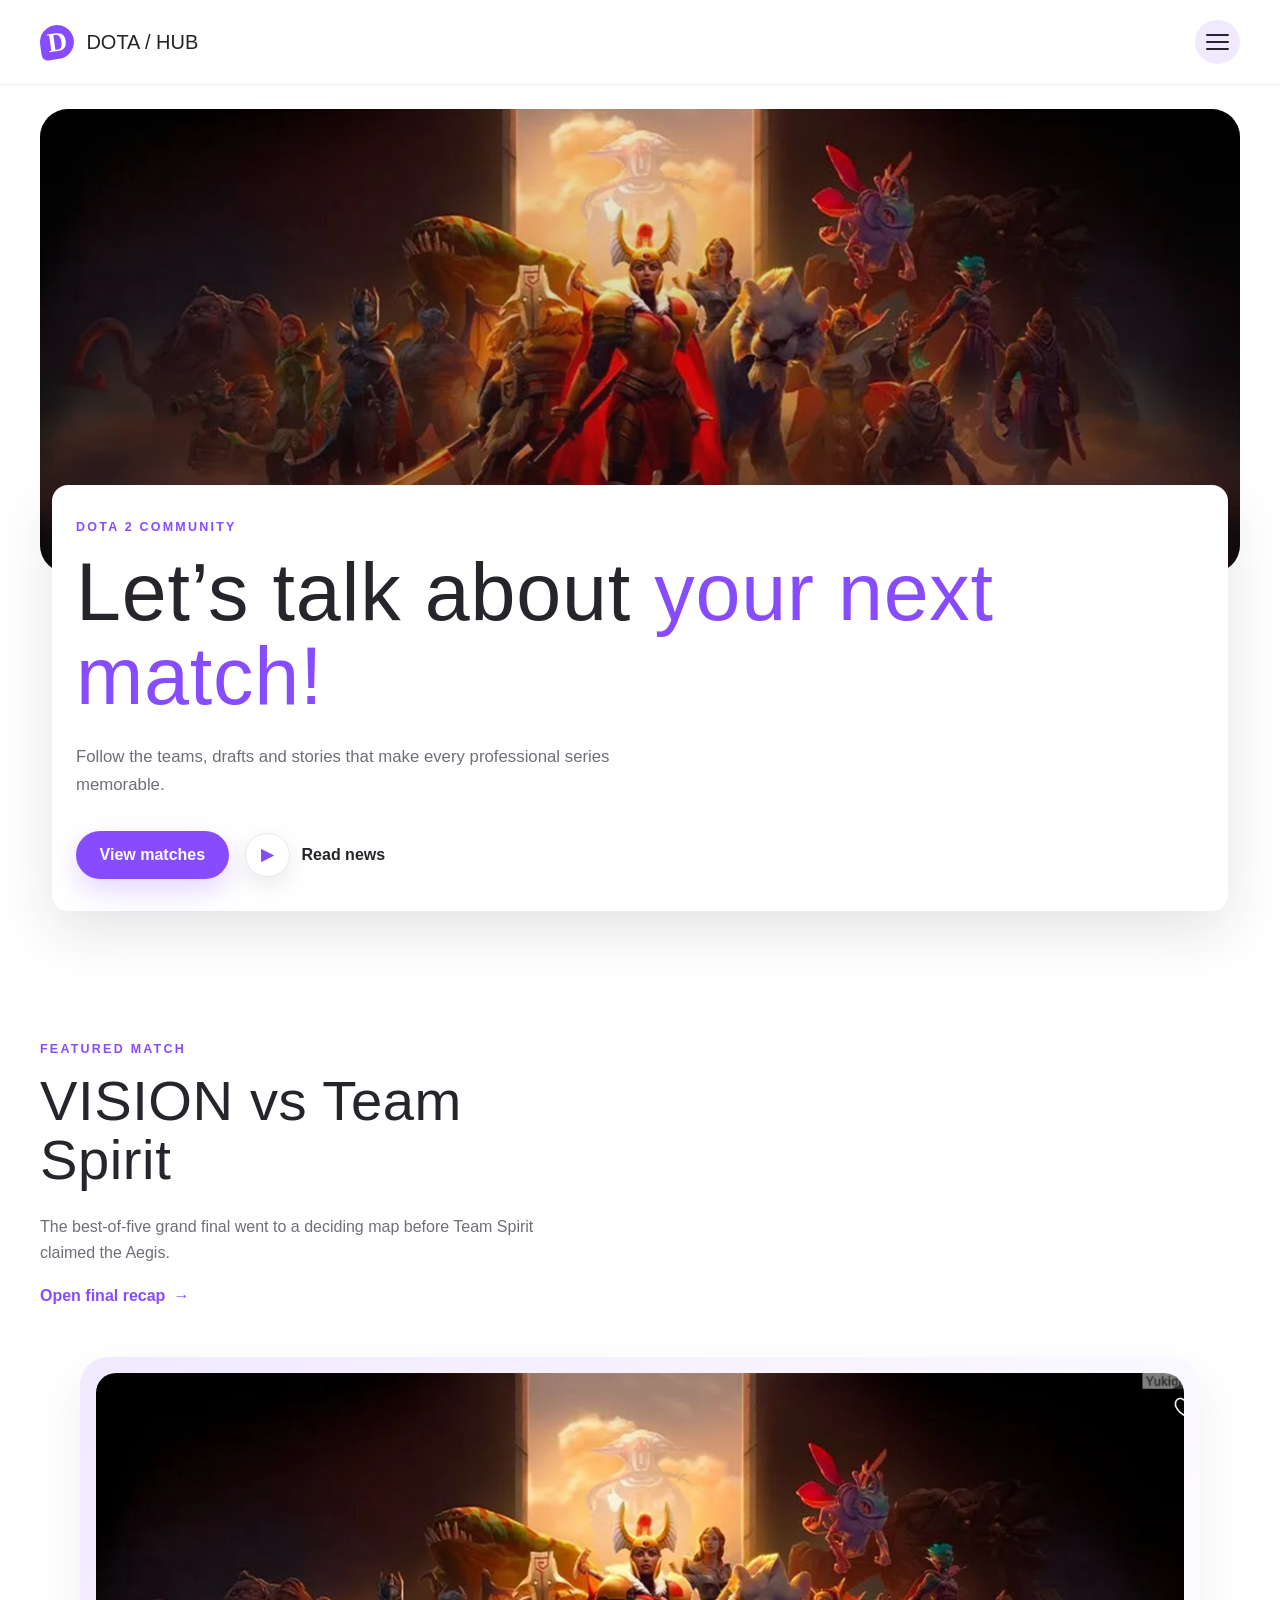
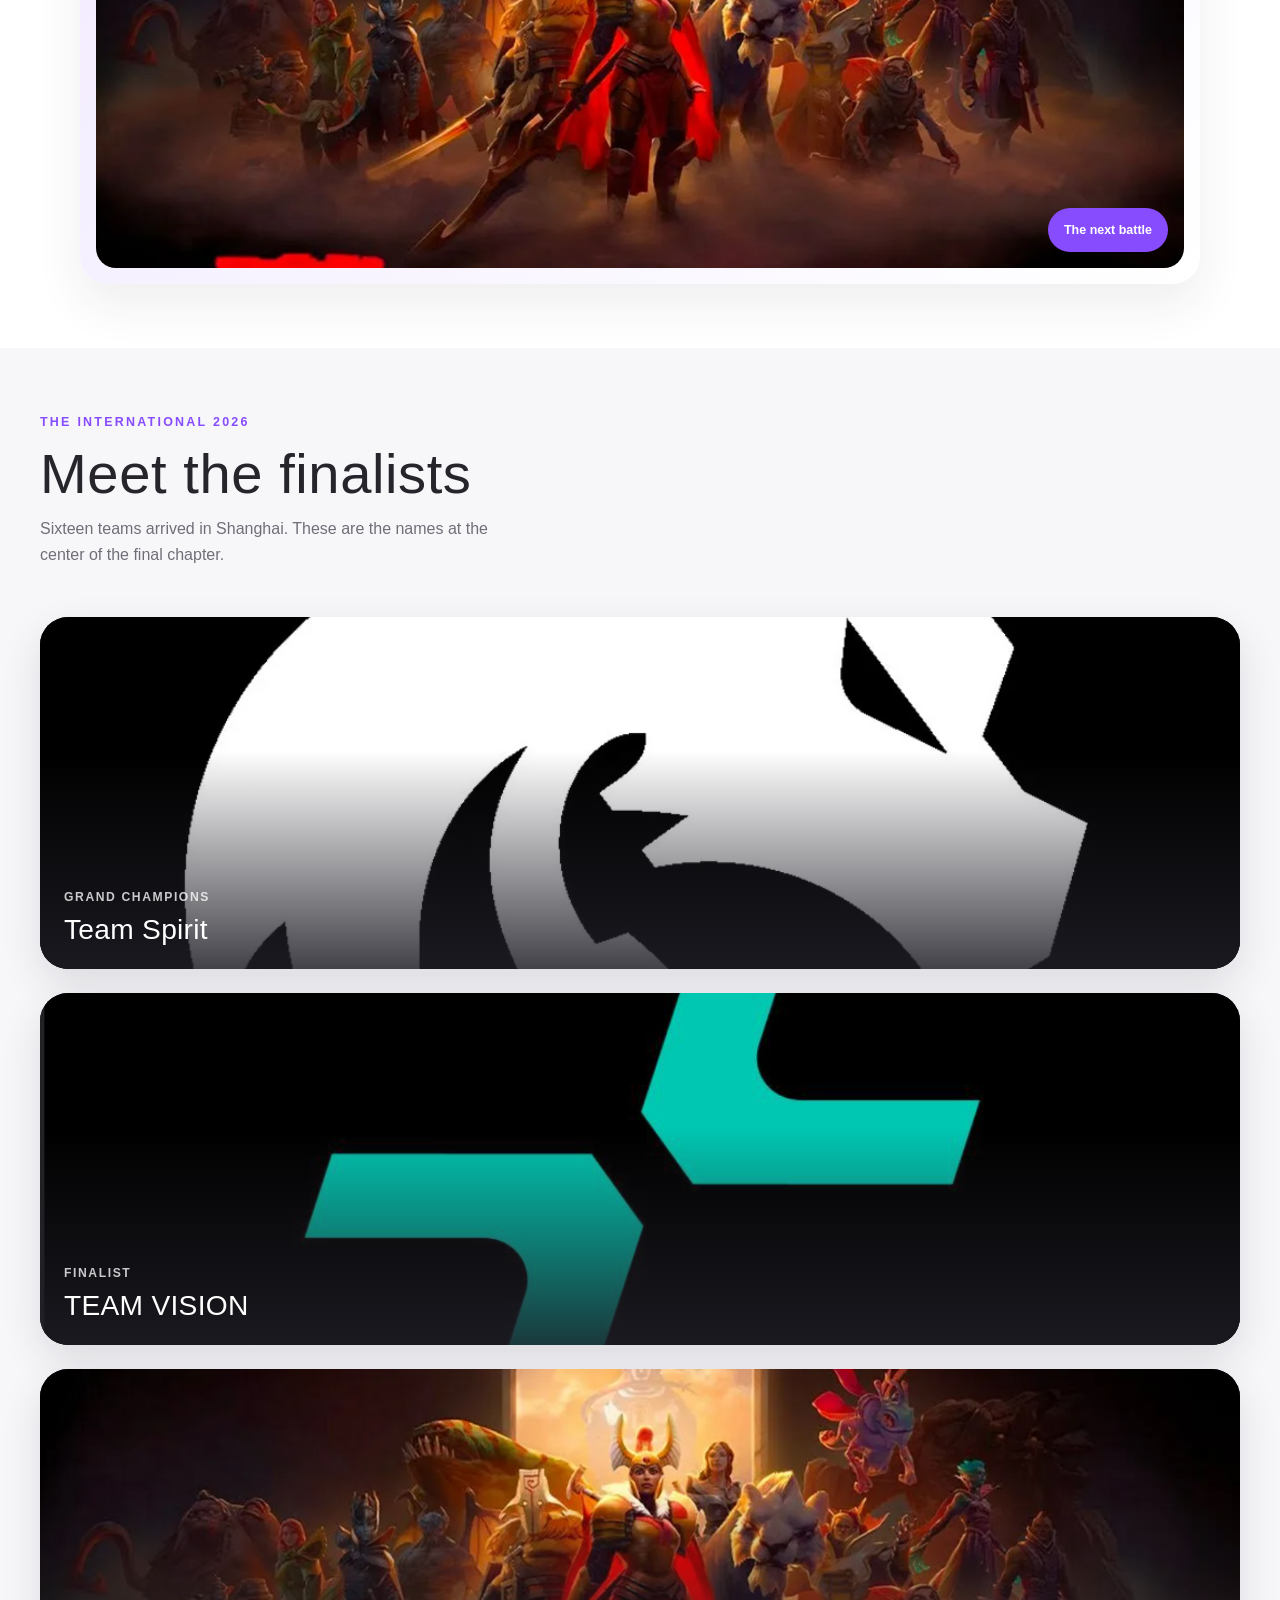
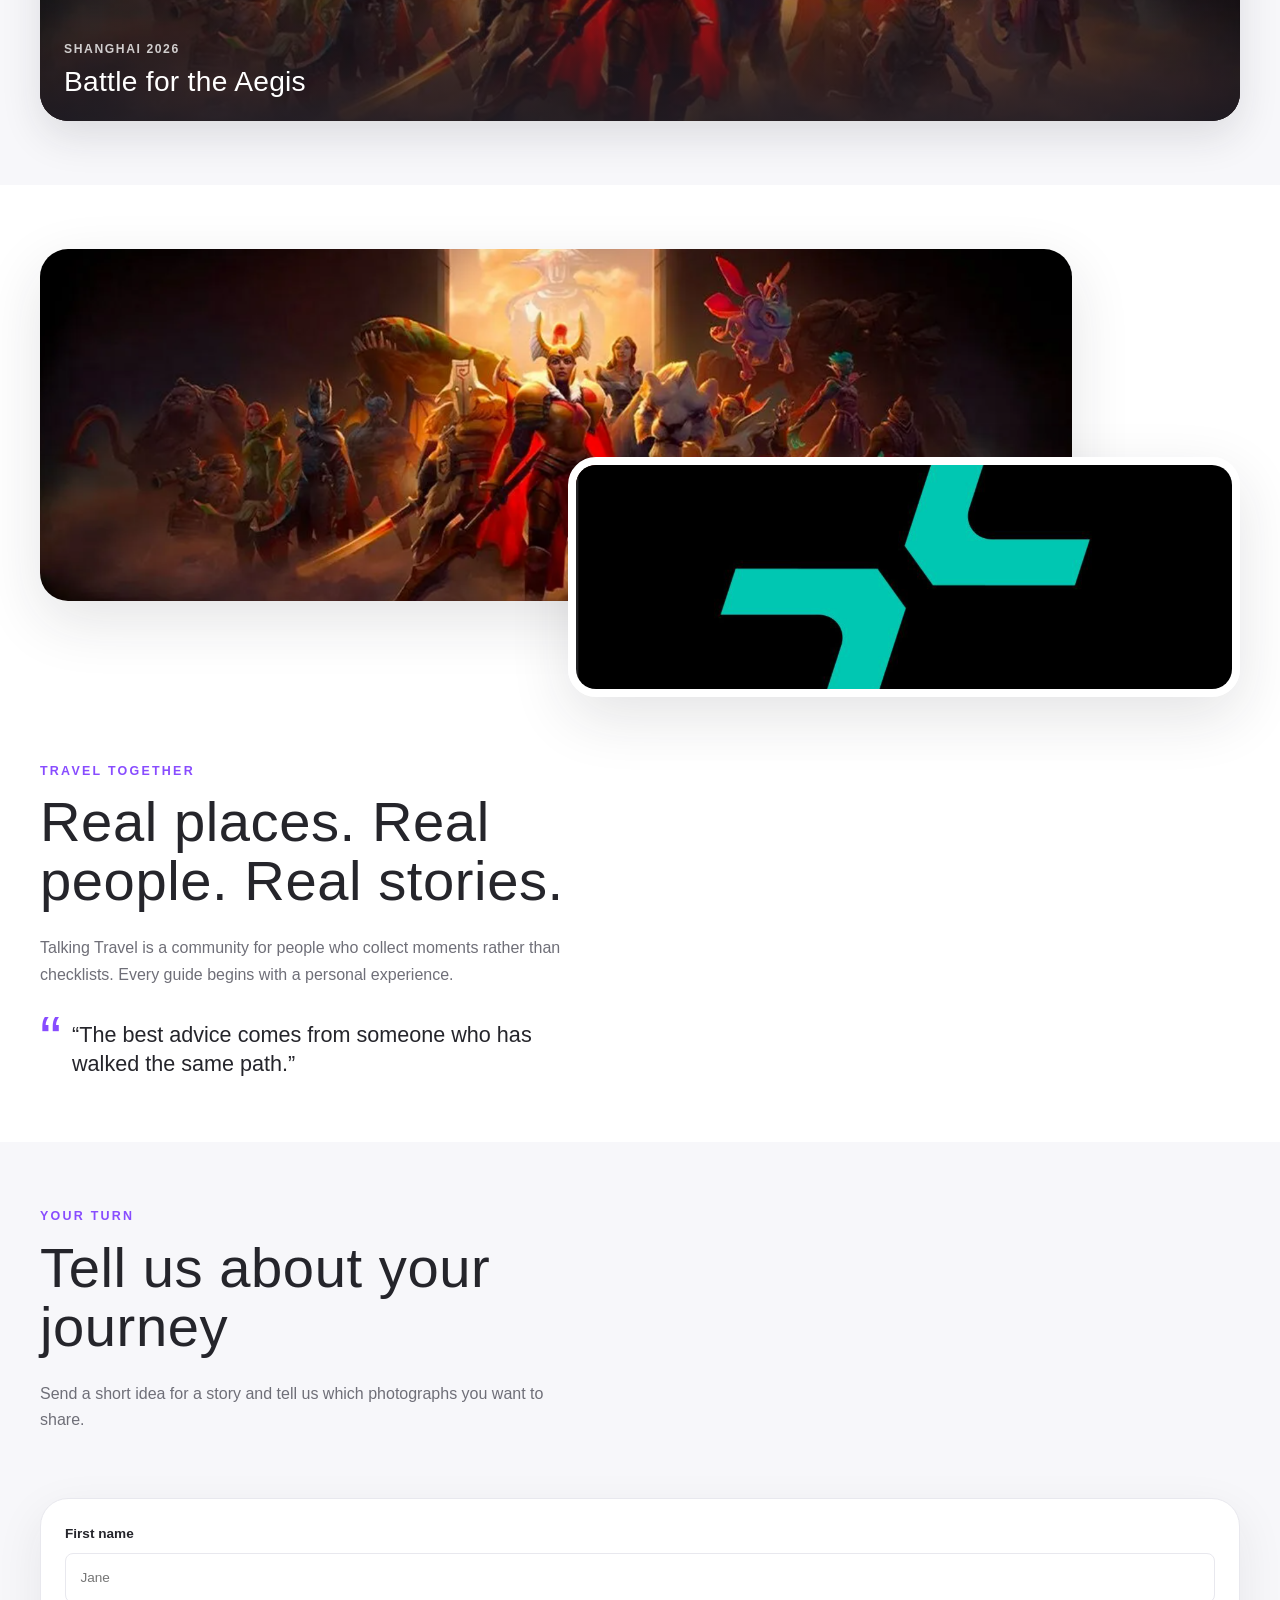
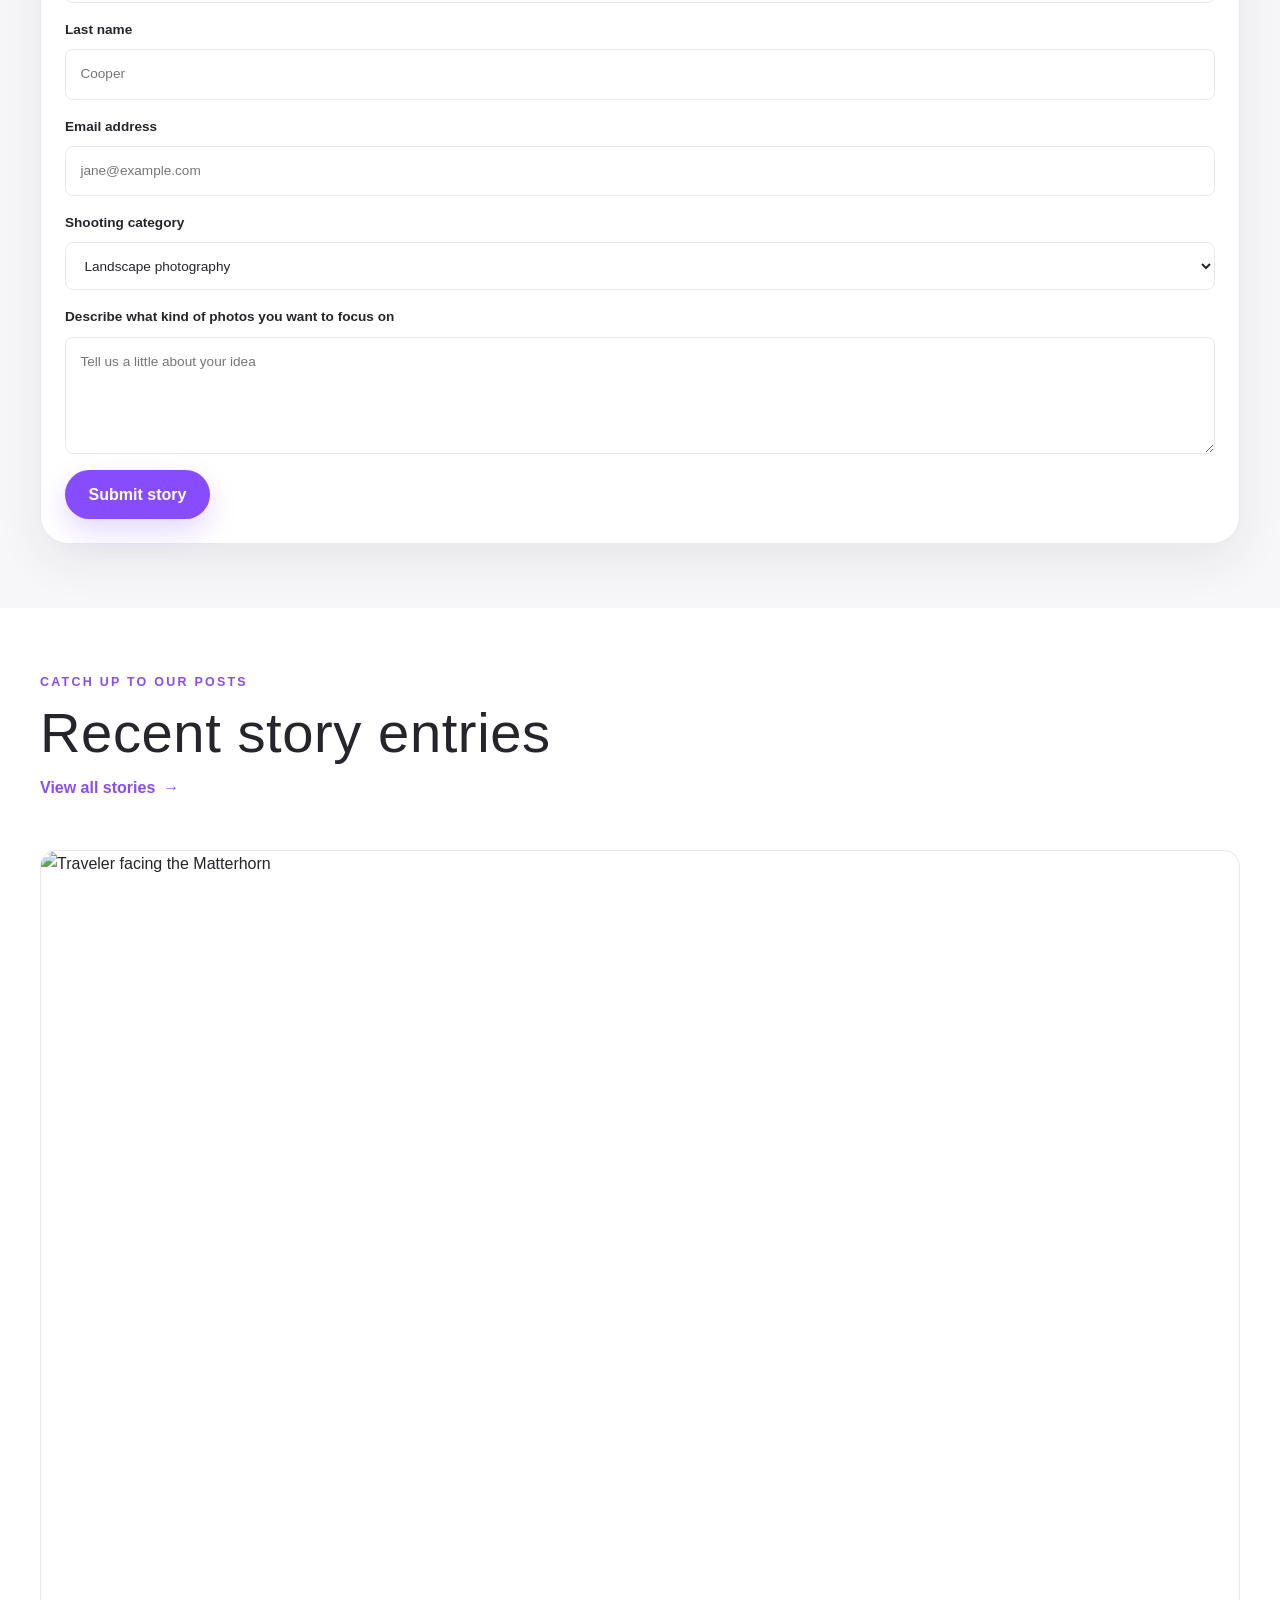
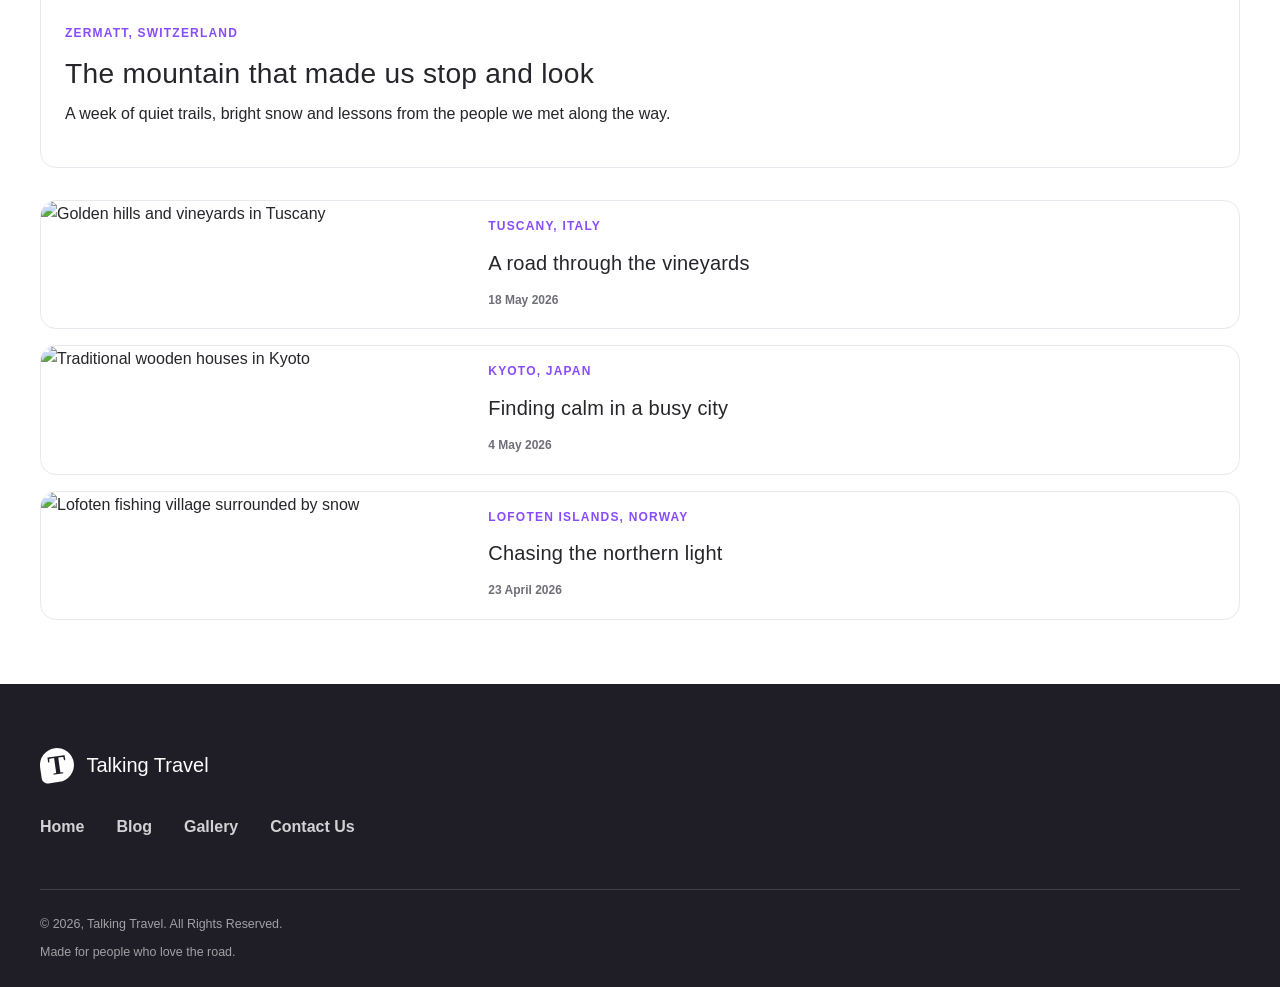
==== commit 1cbbeb4f: "feat: retheme match and team sections" ====
--- a/index.html
+++ b/index.html
@@ -122,36 +122,36 @@
           <img class="community__photo community__photo--small" src="./img/vision-logo.png" alt="TEAM VISION logo" width="1080" height="1080" loading="lazy">
         </div>
         <div class="section-copy">
-          <p class="eyebrow">Main event</p>
-          <h2 id="community-title">One arena. One Aegis. Sixteen teams.</h2>
-          <p>The International returned to China for eleven days of top-level Dota, ending with a five-game grand final in Shanghai.</p>
-          <blockquote>“Every move matters when the Aegis is on the line.”</blockquote>
-        </div>
-      </div>
-    </section>
-
-    <section class="story-form section section--tint" id="prediction" aria-labelledby="story-form-title">
+          <p class="eyebrow">Travel together</p>
+          <h2 id="community-title">Real places. Real people. Real stories.</h2>
+          <p>Talking Travel is a community for people who collect moments rather than checklists. Every guide begins with a personal experience.</p>
+          <blockquote>“The best advice comes from someone who has walked the same path.”</blockquote>
+        </div>
+      </div>
+    </section>
+
+    <section class="story-form section section--tint" id="share-story" aria-labelledby="story-form-title">
       <div class="container story-form__layout">
         <div class="section-copy">
-          <p class="eyebrow">Join the community</p>
-          <h2 id="story-form-title">Share your TI prediction</h2>
-          <p>Choose a team and explain which draft, hero or player can decide the next series.</p>
+          <p class="eyebrow">Your turn</p>
+          <h2 id="story-form-title">Tell us about your journey</h2>
+          <p>Send a short idea for a story and tell us which photographs you want to share.</p>
         </div>
         <form class="story-form__card" action="#submitted">
           <div class="field-row">
-            <label>Nickname<input type="text" name="nickname" autocomplete="nickname" placeholder="PlayerOne"></label>
-            <label>Favorite team<input type="text" name="favorite-team" placeholder="Team Spirit"></label>
+            <label>First name<input type="text" name="first-name" autocomplete="given-name" placeholder="Jane"></label>
+            <label>Last name<input type="text" name="last-name" autocomplete="family-name" placeholder="Cooper"></label>
           </div>
           <label>Email address<input type="email" name="email" autocomplete="email" placeholder="jane@example.com"></label>
-          <label>Match category
+          <label>Shooting category
             <select name="category">
-              <option>Grand final</option>
-              <option>Main event</option>
-              <option>Group stage</option>
+              <option>Landscape photography</option>
+              <option>City and architecture</option>
+              <option>People and culture</option>
             </select>
           </label>
-          <label>Explain your prediction<textarea name="message" rows="4" placeholder="Draft, key player or expected score"></textarea></label>
-          <button class="button button--primary" type="submit">Send prediction</button>
+          <label>Describe what kind of photos you want to focus on<textarea name="message" rows="4" placeholder="Tell us a little about your idea"></textarea></label>
+          <button class="button button--primary" type="submit">Submit story</button>
         </form>
       </div>
     </section>
@@ -160,18 +160,18 @@
       <div class="container">
         <div class="section-heading">
           <div>
-            <p class="eyebrow">Relive the tournament</p>
-            <h2 id="recent-title">The International highlights</h2>
-          </div>
-          <a class="text-link" href="./blog.html">Read the final recap <span aria-hidden="true">→</span></a>
+            <p class="eyebrow">Catch up to our posts</p>
+            <h2 id="recent-title">Recent story entries</h2>
+          </div>
+          <a class="text-link" href="./blog.html">View all stories <span aria-hidden="true">→</span></a>
         </div>
         <div class="story-grid">
           <article class="story-card story-card--featured">
-            <img src="./img/dota-heroes.png" alt="Dota 2 heroes featured at The International" width="1612" height="734" loading="lazy">
+            <img src="./img/matterhorn.jpg" alt="Traveler facing the Matterhorn" width="920" height="613" loading="lazy">
             <div class="story-card__body">
-              <p class="story-card__meta">Shanghai, China</p>
-              <h3><a href="./blog.html">Team Spirit lifts the Aegis again</a></h3>
-              <p>The grand final went to game five before Team Spirit defeated TEAM VISION 3–2.</p>
+              <p class="story-card__meta">Zermatt, Switzerland</p>
+              <h3><a href="./blog.html">The mountain that made us stop and look</a></h3>
+              <p>A week of quiet trails, bright snow and lessons from the people we met along the way.</p>
             </div>
           </article>
           <div class="story-list">
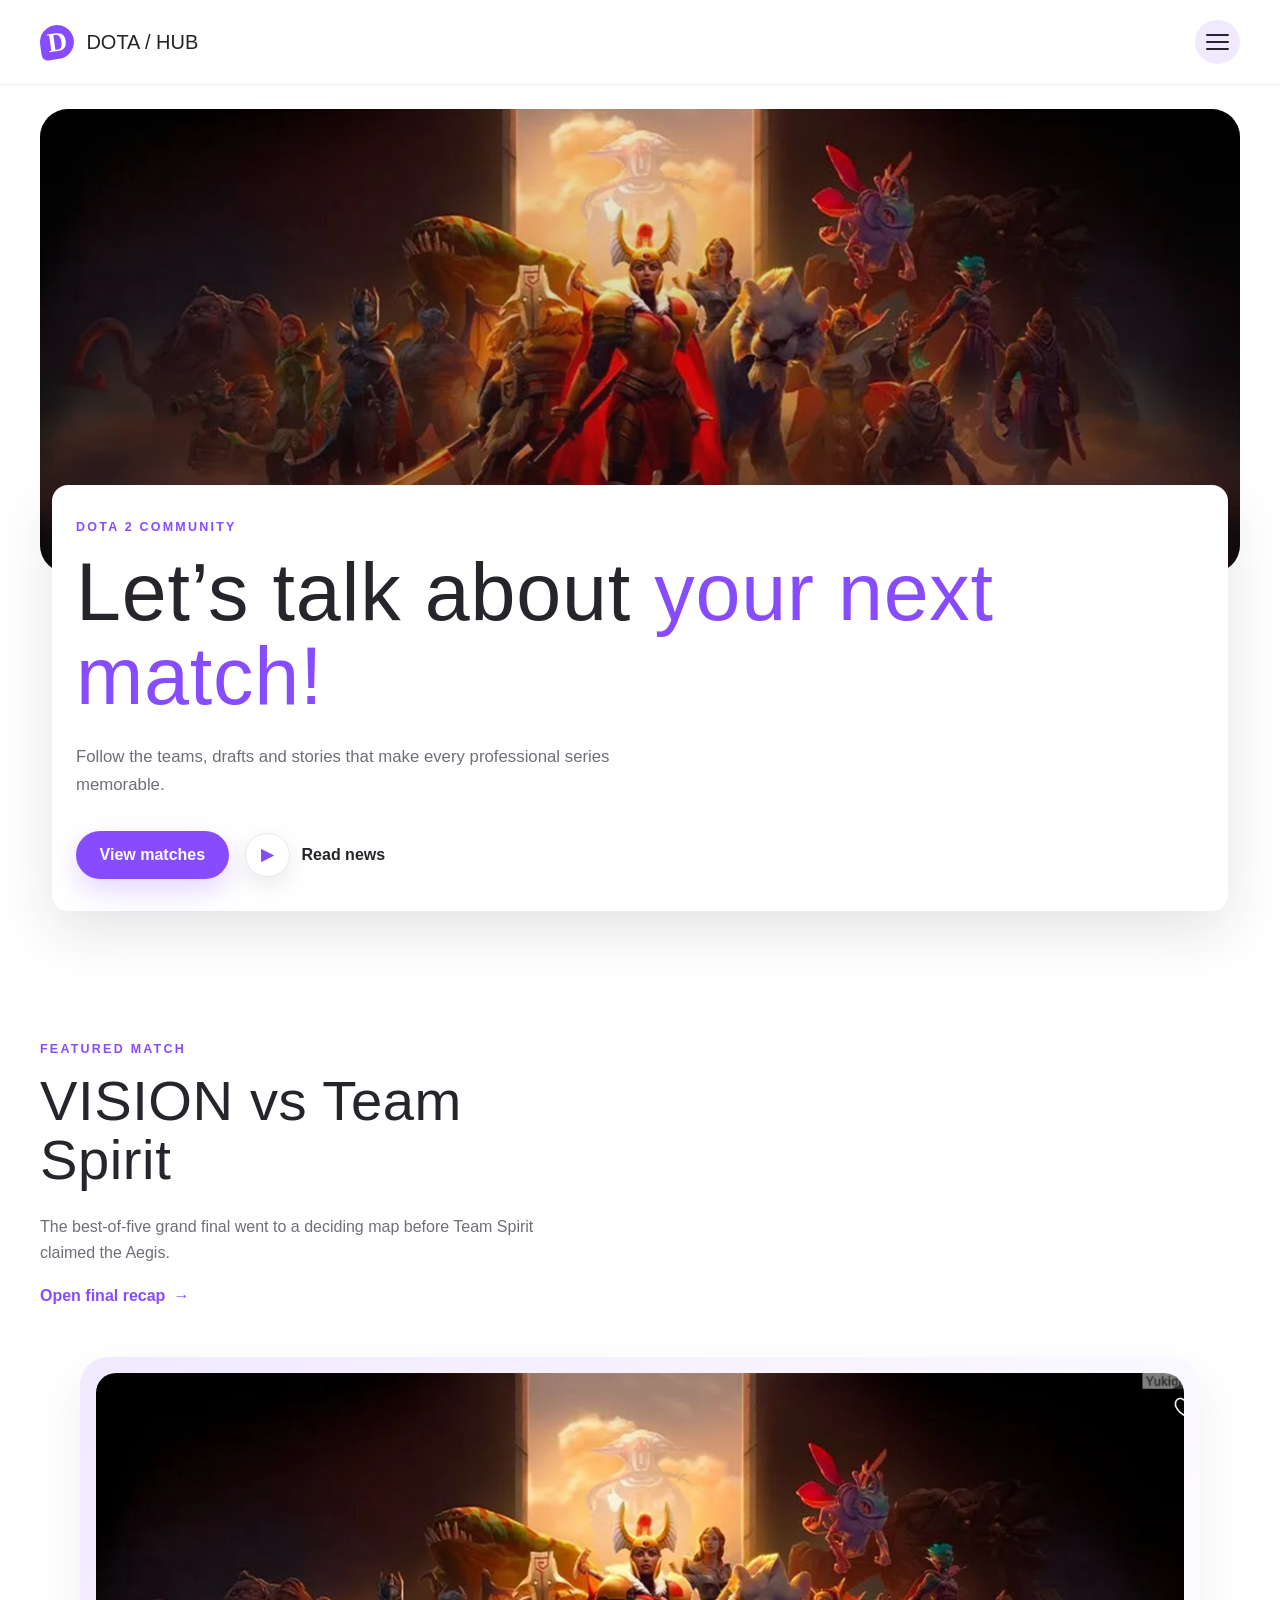
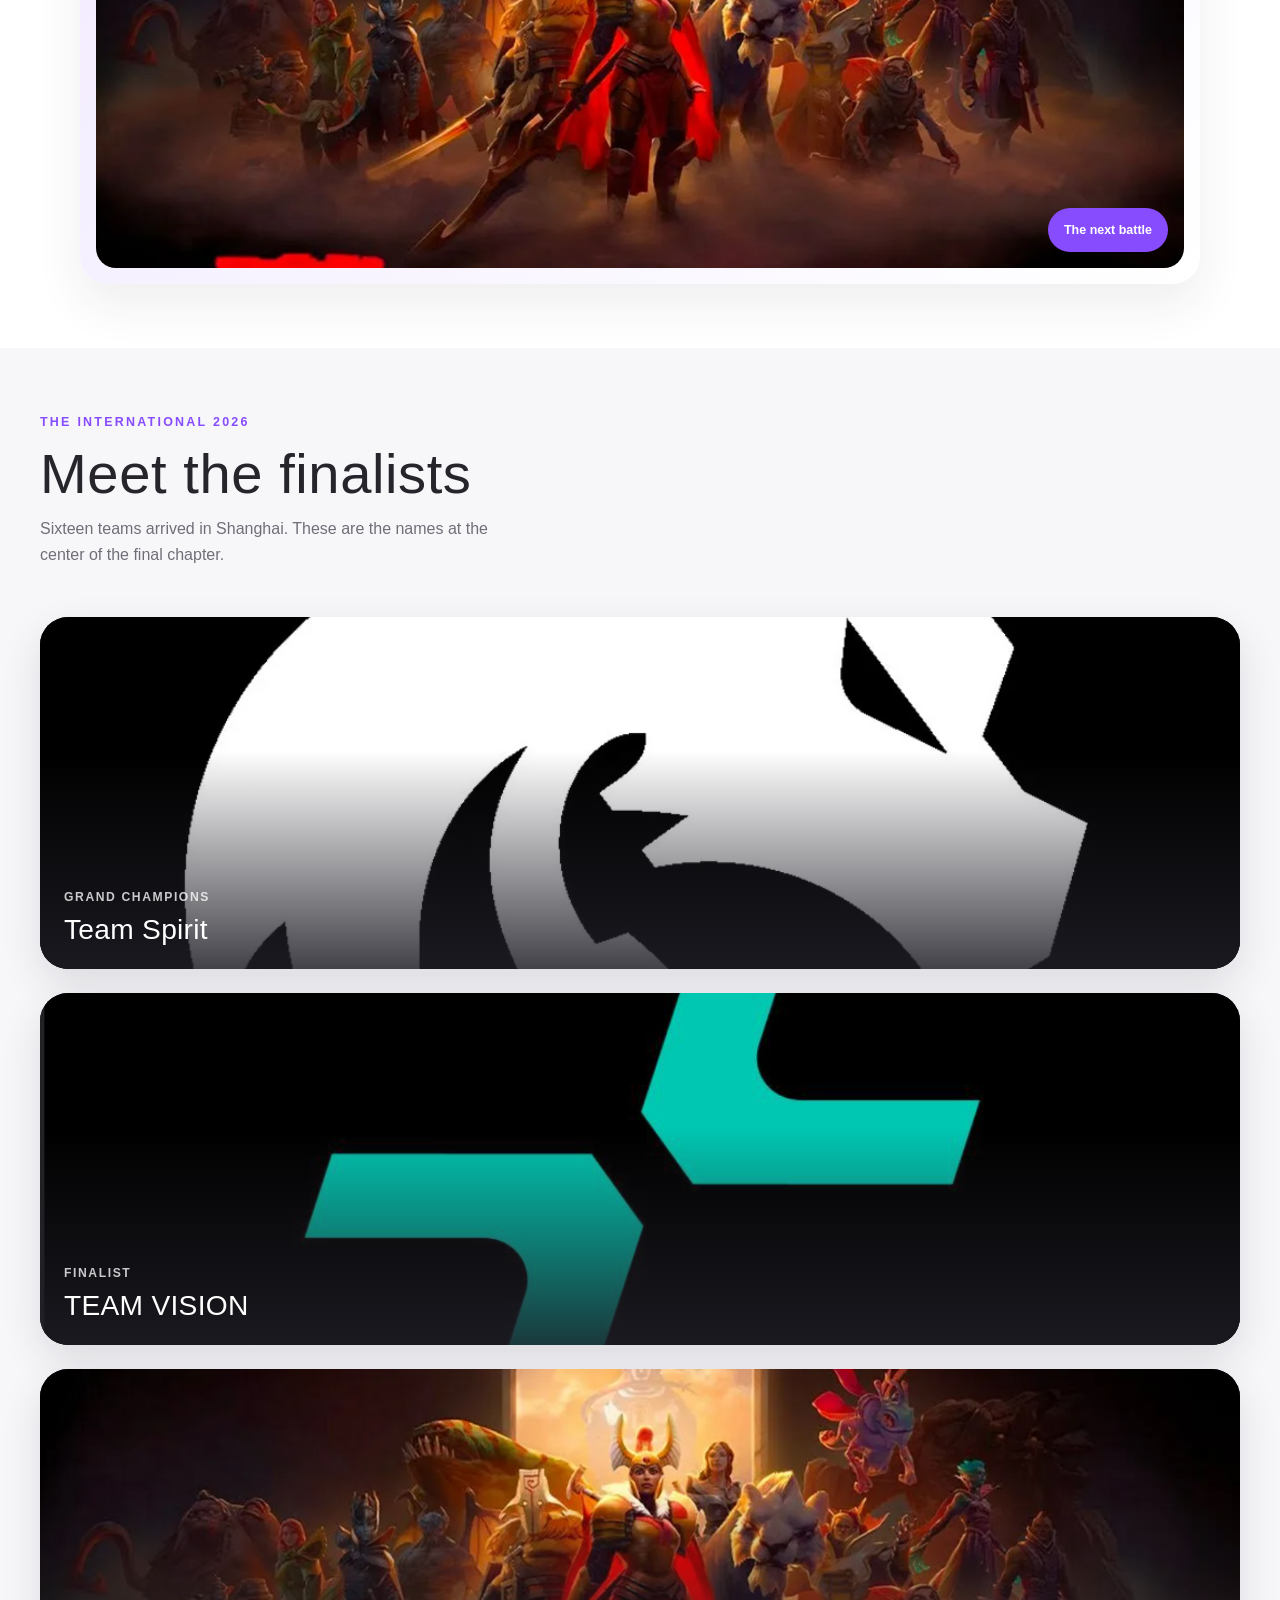
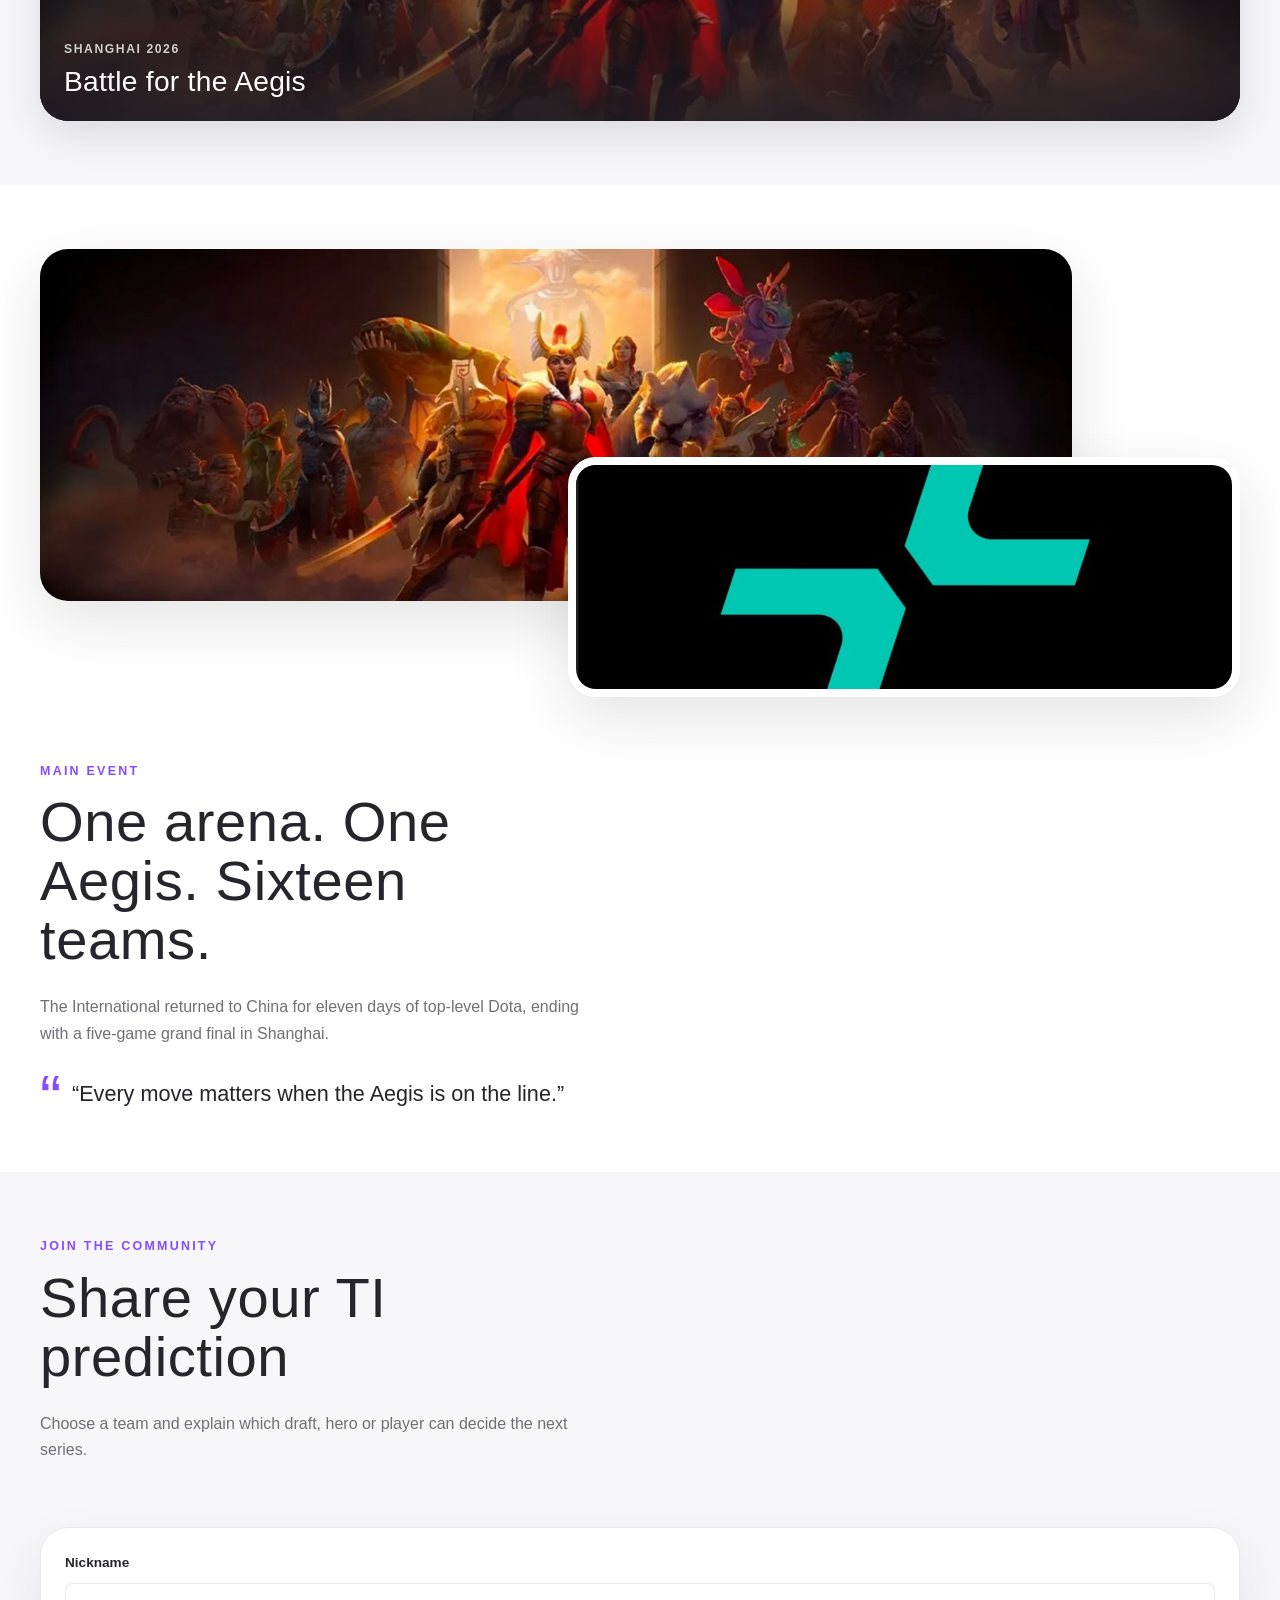
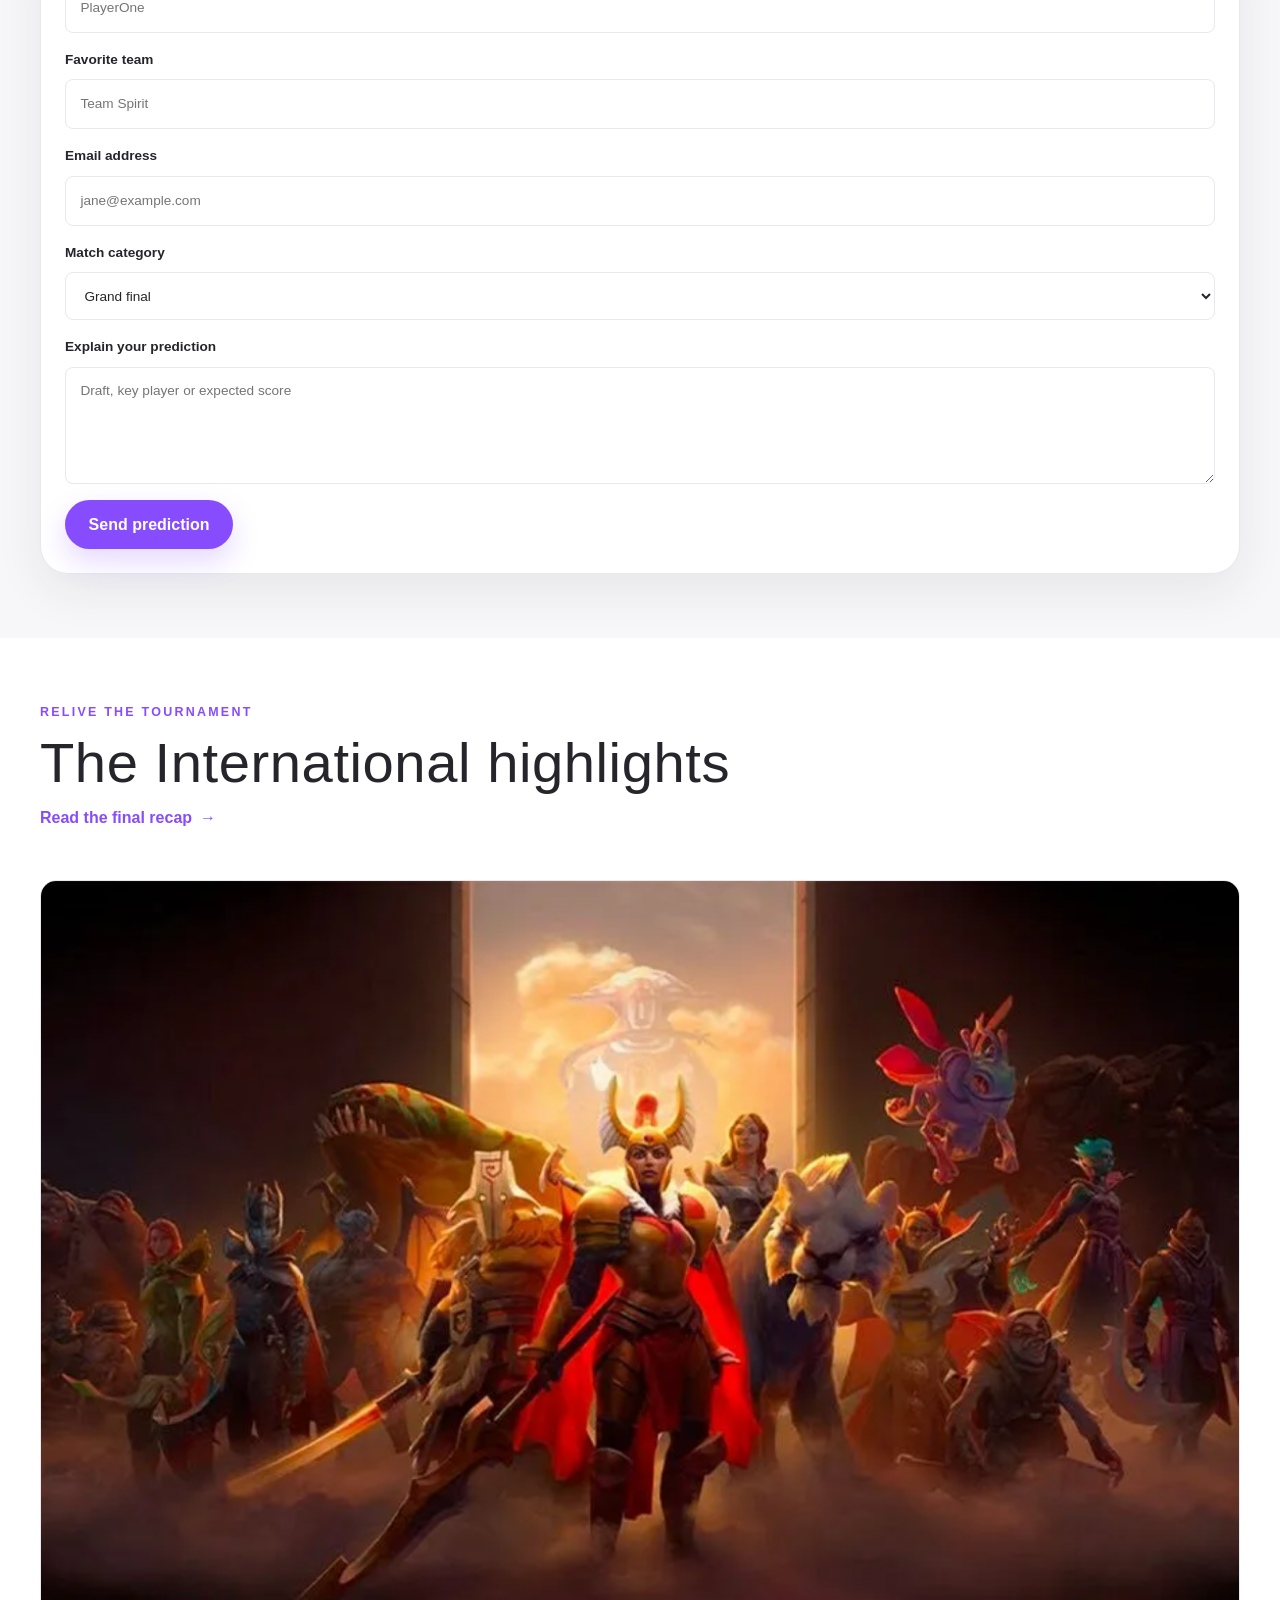
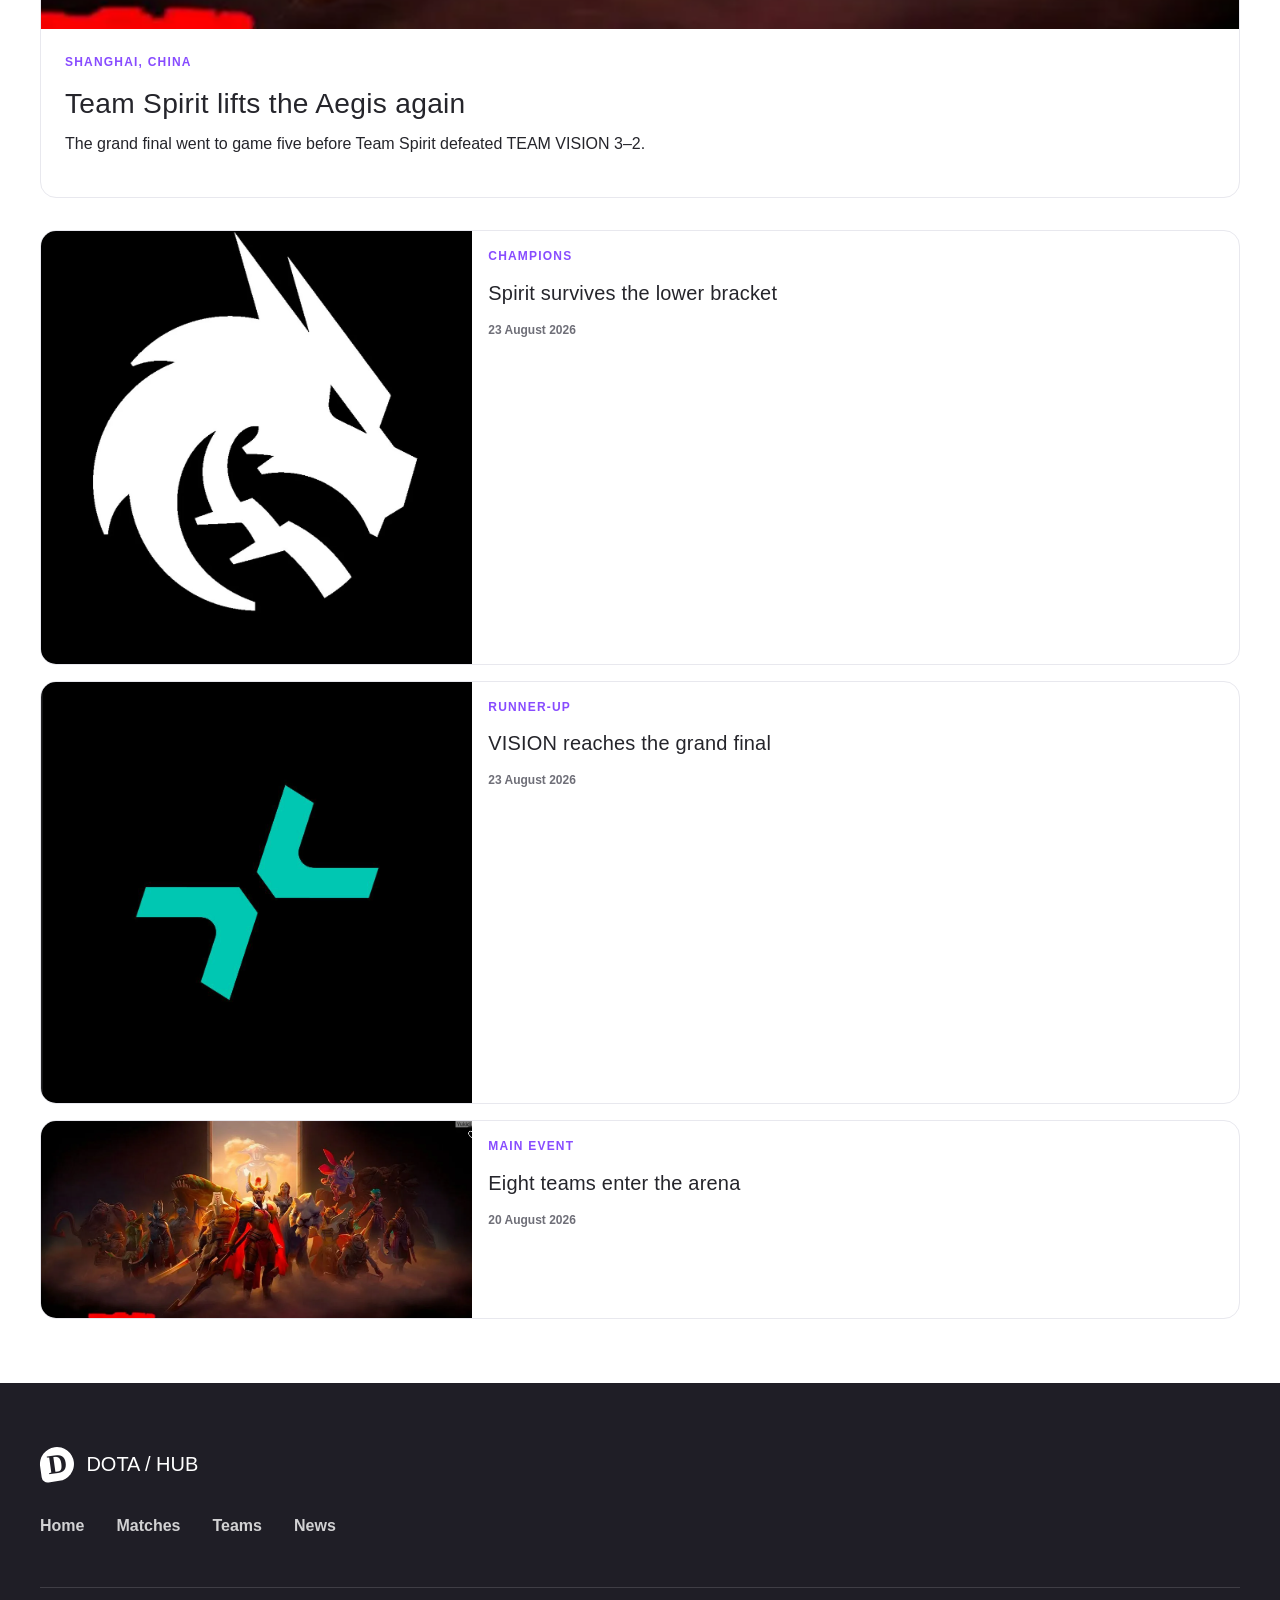
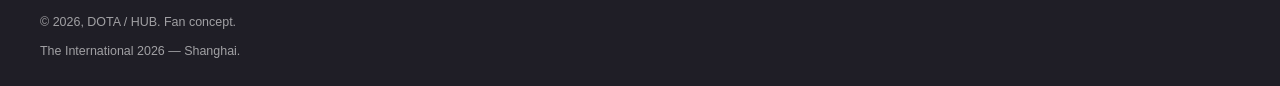
==== commit c8f9f6f0: "feat: retheme highlights and footer" ====
--- a/index.html
+++ b/index.html
@@ -122,36 +122,36 @@
           <img class="community__photo community__photo--small" src="./img/vision-logo.png" alt="TEAM VISION logo" width="1080" height="1080" loading="lazy">
         </div>
         <div class="section-copy">
-          <p class="eyebrow">Travel together</p>
-          <h2 id="community-title">Real places. Real people. Real stories.</h2>
-          <p>Talking Travel is a community for people who collect moments rather than checklists. Every guide begins with a personal experience.</p>
-          <blockquote>“The best advice comes from someone who has walked the same path.”</blockquote>
-        </div>
-      </div>
-    </section>
-
-    <section class="story-form section section--tint" id="share-story" aria-labelledby="story-form-title">
+          <p class="eyebrow">Main event</p>
+          <h2 id="community-title">One arena. One Aegis. Sixteen teams.</h2>
+          <p>The International returned to China for eleven days of top-level Dota, ending with a five-game grand final in Shanghai.</p>
+          <blockquote>“Every move matters when the Aegis is on the line.”</blockquote>
+        </div>
+      </div>
+    </section>
+
+    <section class="story-form section section--tint" id="prediction" aria-labelledby="story-form-title">
       <div class="container story-form__layout">
         <div class="section-copy">
-          <p class="eyebrow">Your turn</p>
-          <h2 id="story-form-title">Tell us about your journey</h2>
-          <p>Send a short idea for a story and tell us which photographs you want to share.</p>
+          <p class="eyebrow">Join the community</p>
+          <h2 id="story-form-title">Share your TI prediction</h2>
+          <p>Choose a team and explain which draft, hero or player can decide the next series.</p>
         </div>
         <form class="story-form__card" action="#submitted">
           <div class="field-row">
-            <label>First name<input type="text" name="first-name" autocomplete="given-name" placeholder="Jane"></label>
-            <label>Last name<input type="text" name="last-name" autocomplete="family-name" placeholder="Cooper"></label>
+            <label>Nickname<input type="text" name="nickname" autocomplete="nickname" placeholder="PlayerOne"></label>
+            <label>Favorite team<input type="text" name="favorite-team" placeholder="Team Spirit"></label>
           </div>
           <label>Email address<input type="email" name="email" autocomplete="email" placeholder="jane@example.com"></label>
-          <label>Shooting category
+          <label>Match category
             <select name="category">
-              <option>Landscape photography</option>
-              <option>City and architecture</option>
-              <option>People and culture</option>
+              <option>Grand final</option>
+              <option>Main event</option>
+              <option>Group stage</option>
             </select>
           </label>
-          <label>Describe what kind of photos you want to focus on<textarea name="message" rows="4" placeholder="Tell us a little about your idea"></textarea></label>
-          <button class="button button--primary" type="submit">Submit story</button>
+          <label>Explain your prediction<textarea name="message" rows="4" placeholder="Draft, key player or expected score"></textarea></label>
+          <button class="button button--primary" type="submit">Send prediction</button>
         </form>
       </div>
     </section>
@@ -160,32 +160,32 @@
       <div class="container">
         <div class="section-heading">
           <div>
-            <p class="eyebrow">Catch up to our posts</p>
-            <h2 id="recent-title">Recent story entries</h2>
-          </div>
-          <a class="text-link" href="./blog.html">View all stories <span aria-hidden="true">→</span></a>
+            <p class="eyebrow">Relive the tournament</p>
+            <h2 id="recent-title">The International highlights</h2>
+          </div>
+          <a class="text-link" href="./blog.html">Read the final recap <span aria-hidden="true">→</span></a>
         </div>
         <div class="story-grid">
           <article class="story-card story-card--featured">
-            <img src="./img/matterhorn.jpg" alt="Traveler facing the Matterhorn" width="920" height="613" loading="lazy">
+            <img src="./img/dota-heroes.png" alt="Dota 2 heroes featured at The International" width="1612" height="734" loading="lazy">
             <div class="story-card__body">
-              <p class="story-card__meta">Zermatt, Switzerland</p>
-              <h3><a href="./blog.html">The mountain that made us stop and look</a></h3>
-              <p>A week of quiet trails, bright snow and lessons from the people we met along the way.</p>
+              <p class="story-card__meta">Shanghai, China</p>
+              <h3><a href="./blog.html">Team Spirit lifts the Aegis again</a></h3>
+              <p>The grand final went to game five before Team Spirit defeated TEAM VISION 3–2.</p>
             </div>
           </article>
           <div class="story-list">
             <article class="story-card story-card--compact">
-              <img src="./img/tuscany.jpg" alt="Golden hills and vineyards in Tuscany" width="320" height="480" loading="lazy">
-              <div class="story-card__body"><p class="story-card__meta">Tuscany, Italy</p><h3><a href="./blog.html">A road through the vineyards</a></h3><time datetime="2026-05-18">18 May 2026</time></div>
+              <img src="./img/team-spirit-logo.png" alt="Team Spirit logo" width="1080" height="1080" loading="lazy">
+              <div class="story-card__body"><p class="story-card__meta">Champions</p><h3><a href="./blog.html">Spirit survives the lower bracket</a></h3><time datetime="2026-08-23">23 August 2026</time></div>
             </article>
             <article class="story-card story-card--compact">
-              <img src="./img/kyoto.jpg" alt="Traditional wooden houses in Kyoto" width="480" height="320" loading="lazy">
-              <div class="story-card__body"><p class="story-card__meta">Kyoto, Japan</p><h3><a href="./blog.html">Finding calm in a busy city</a></h3><time datetime="2026-05-04">4 May 2026</time></div>
+              <img src="./img/vision-logo.png" alt="TEAM VISION logo" width="1080" height="1080" loading="lazy">
+              <div class="story-card__body"><p class="story-card__meta">Runner-up</p><h3><a href="./blog.html">VISION reaches the grand final</a></h3><time datetime="2026-08-23">23 August 2026</time></div>
             </article>
             <article class="story-card story-card--compact">
-              <img src="./img/lofoten.jpg" alt="Lofoten fishing village surrounded by snow" width="480" height="320" loading="lazy">
-              <div class="story-card__body"><p class="story-card__meta">Lofoten Islands, Norway</p><h3><a href="./blog.html">Chasing the northern light</a></h3><time datetime="2026-04-23">23 April 2026</time></div>
+              <img src="./img/dota-heroes.png" alt="Dota 2 heroes in the event artwork" width="1612" height="734" loading="lazy">
+              <div class="story-card__body"><p class="story-card__meta">Main event</p><h3><a href="./blog.html">Eight teams enter the arena</a></h3><time datetime="2026-08-20">20 August 2026</time></div>
             </article>
           </div>
         </div>
@@ -195,17 +195,17 @@
 
   <footer class="site-footer" id="contact">
     <div class="container site-footer__top">
-      <a class="logo logo--light" href="./index.html"><span class="logo__mark" aria-hidden="true">T</span><span>Talking Travel</span></a>
+      <a class="logo logo--light" href="./index.html"><span class="logo__mark" aria-hidden="true">D</span><span>DOTA / HUB</span></a>
       <nav aria-label="Footer navigation">
         <ul class="site-footer__links">
           <li><a href="./index.html">Home</a></li>
-          <li><a href="./blog.html">Blog</a></li>
-          <li><a href="#gallery">Gallery</a></li>
-          <li><a href="mailto:hello@talkingtravel.example">Contact Us</a></li>
+          <li><a href="#matches">Matches</a></li>
+          <li><a href="#teams">Teams</a></li>
+          <li><a href="./blog.html">News</a></li>
         </ul>
       </nav>
     </div>
-    <div class="container site-footer__bottom"><p>© 2026, Talking Travel. All Rights Reserved.</p><p>Made for people who love the road.</p></div>
+    <div class="container site-footer__bottom"><p>© 2026, DOTA / HUB. Fan concept.</p><p>The International 2026 — Shanghai.</p></div>
   </footer>
 </body>
 </html>
